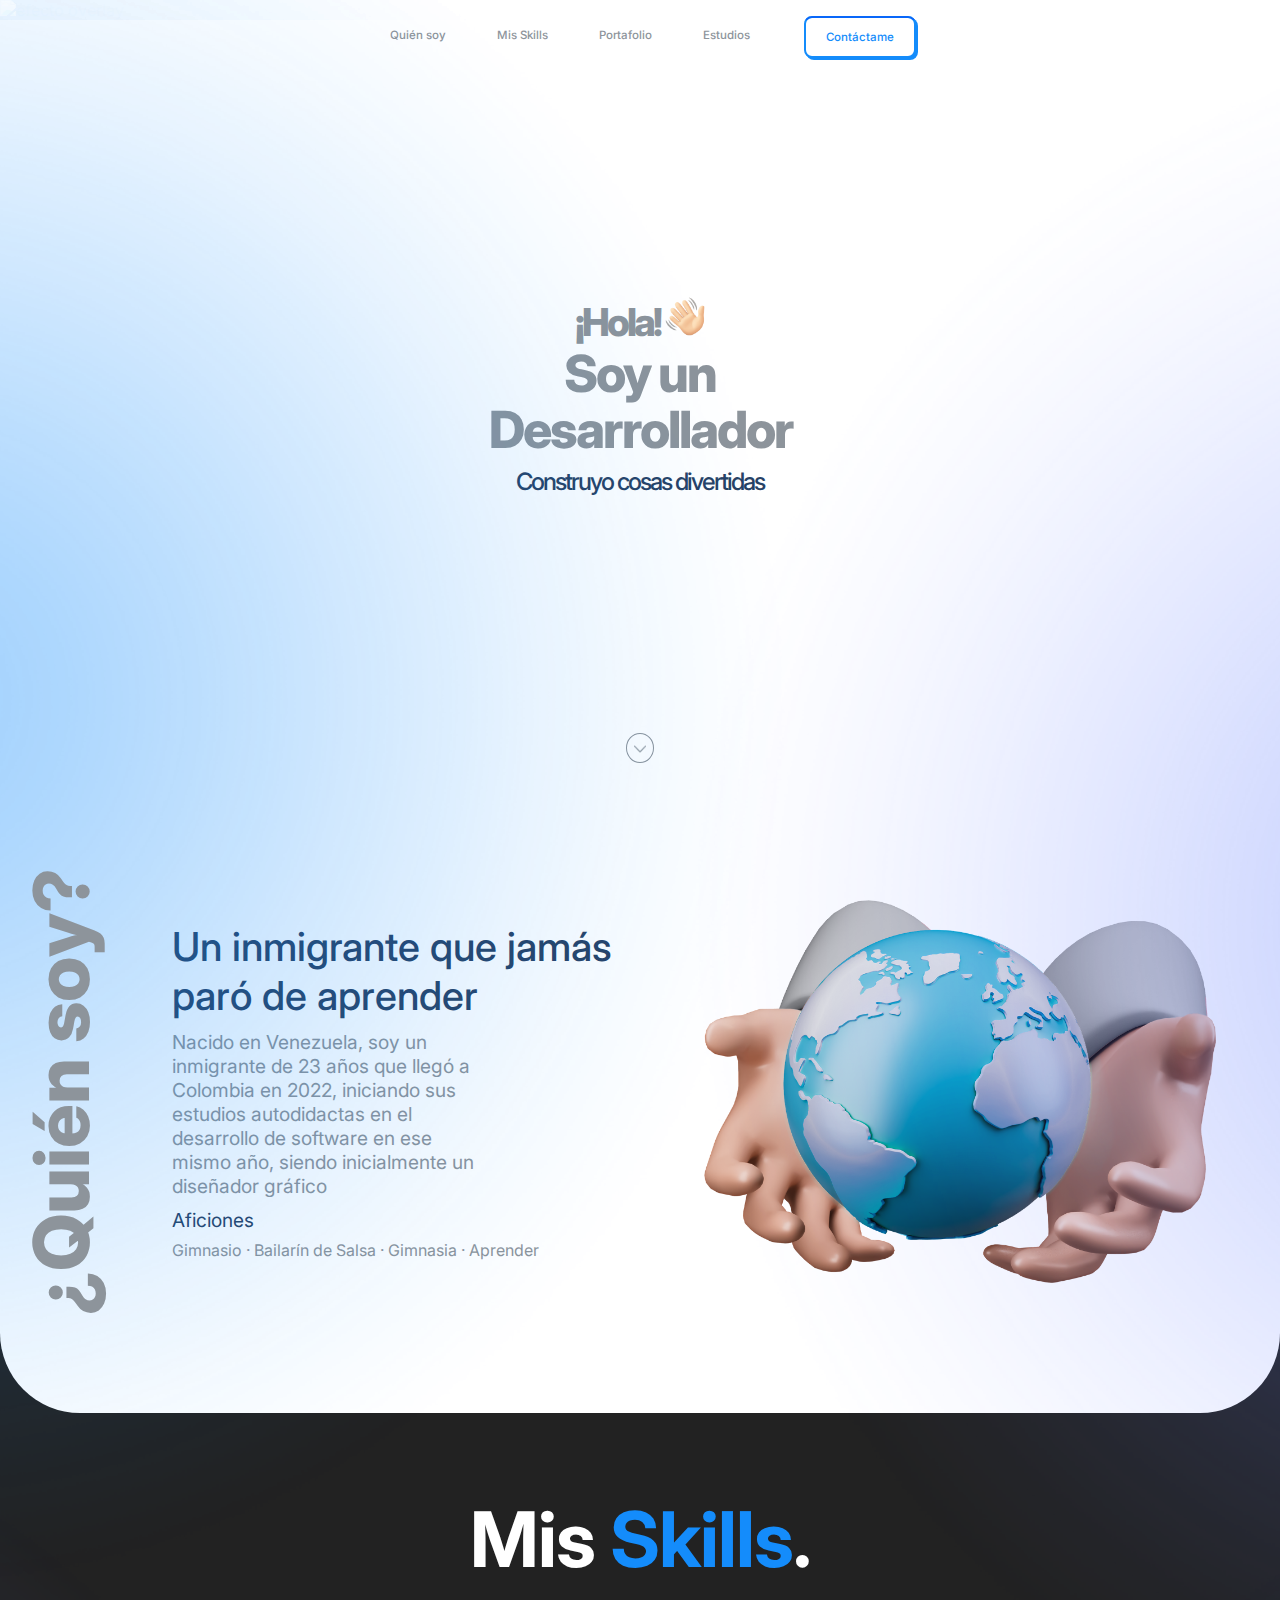
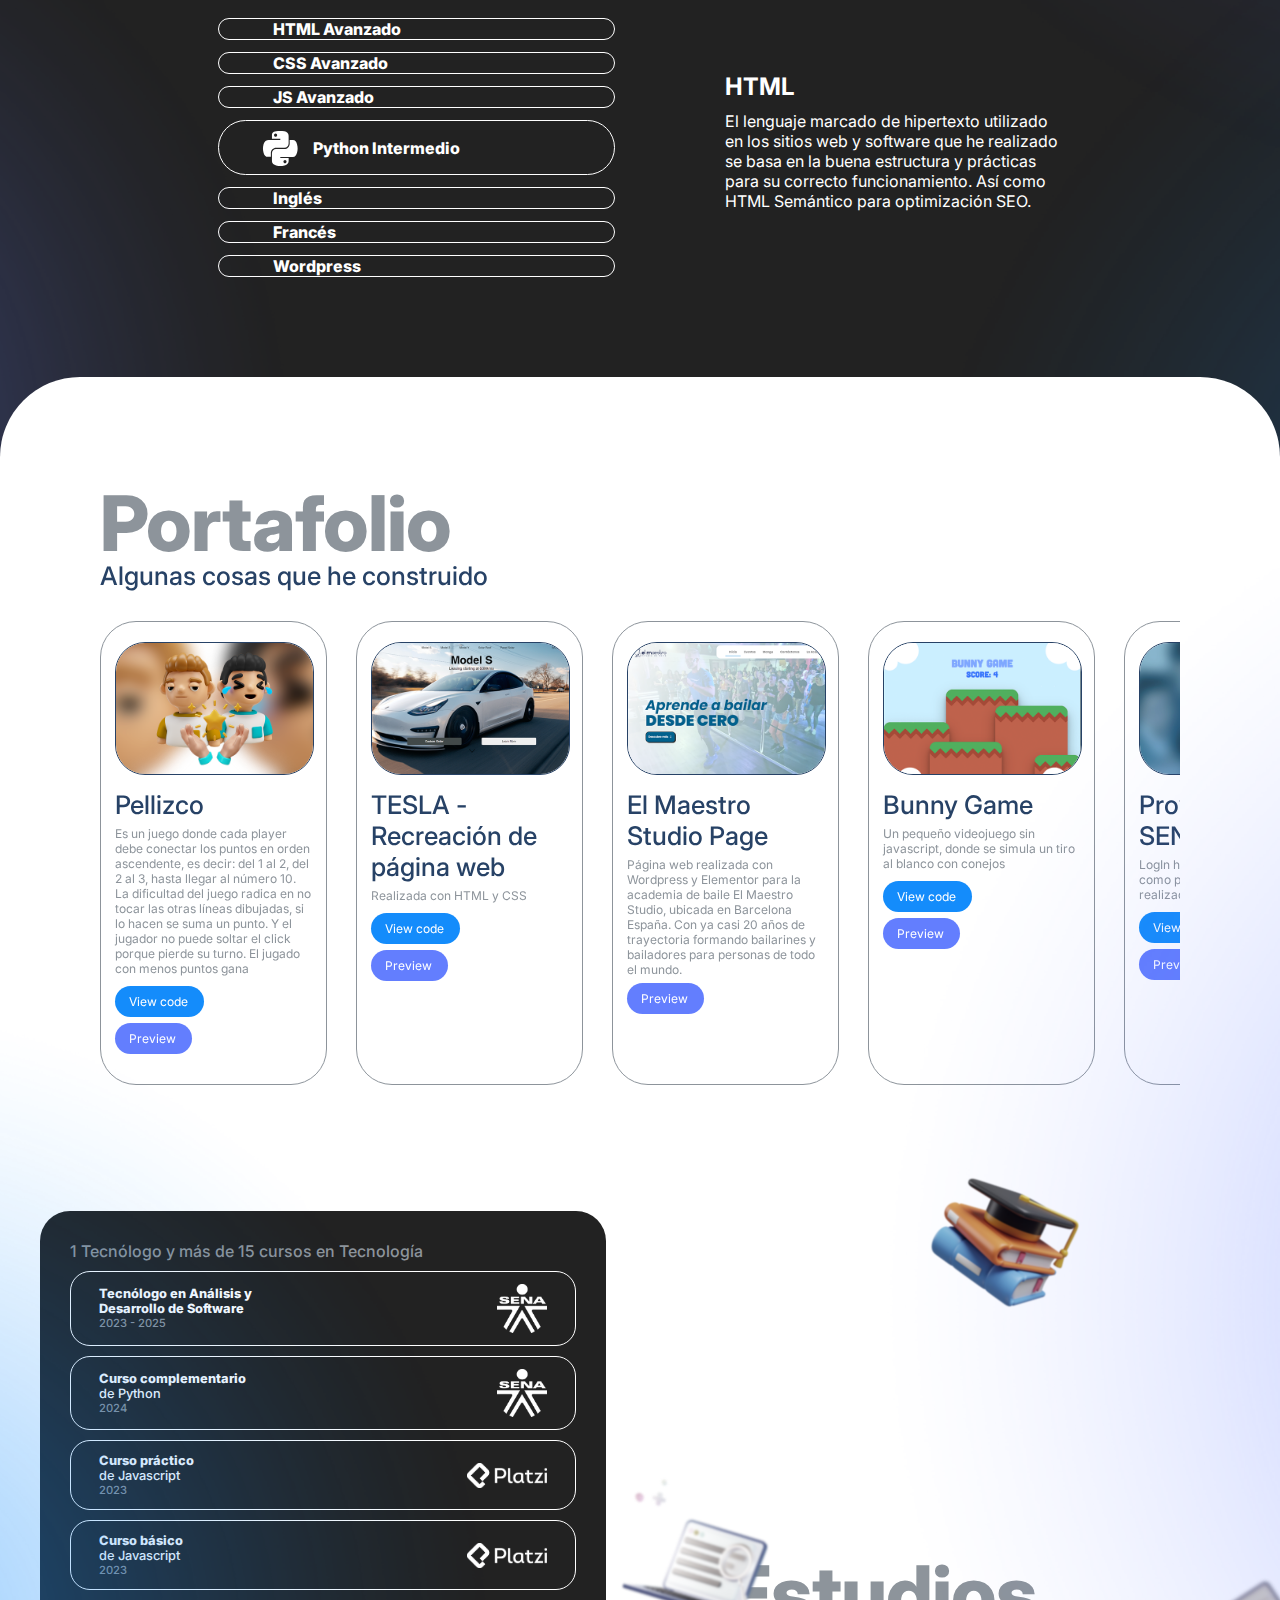
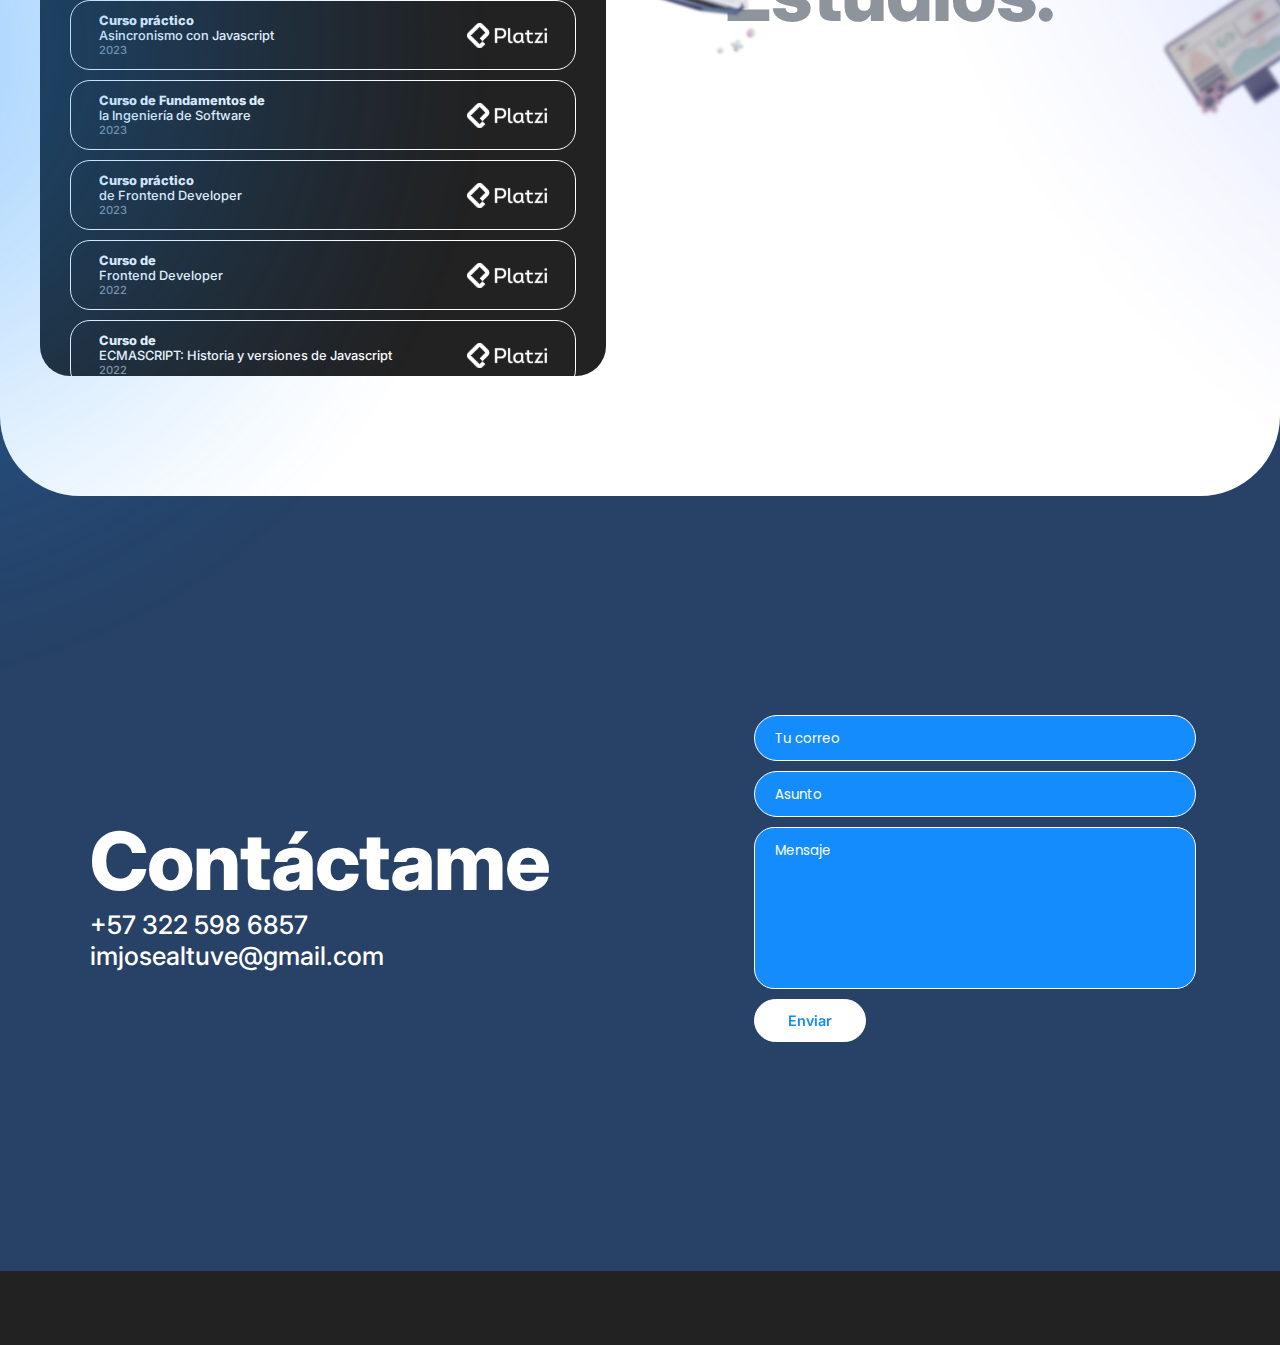
==== index.html @ e21c3204 "first commit" ====
<!DOCTYPE html>
<html lang="en">
<head>
    <meta charset="UTF-8">
    <meta name="viewport" content="width=device-width, initial-scale=1.0">
    <link rel="stylesheet" href="./css/style.css">
    <link href="https://cdn.jsdelivr.net/npm/remixicon@3.2.0/fonts/remixicon.css"rel="stylesheet"/>
    <title>I'm Jose Altuve</title>
</head>
<body>
    <img id="overlay" src="/img/effect.png" alt="efecto overlay">
    <div class="background"></div>
    <img src="./img/light-blue.png" alt="light" id="light-blue">
    <img src="./img/light-purple.png" alt="light" id="light-purple">
    <img src="./img/light-purple.png" alt="light" id="light-blue3">
    <img src="./img/light-blue.png" alt="light" id="light-purple3">
  <header>
        <ul class="header">
            <a href="#section-who-i-am"><li class="item-header">Quién soy</li></a> 
            <a href="#skills"><li class="item-header">Mis Skills</li></a>
            <a href="#portfolio"><li class="item-header">Portafolio</li></a>
            <a href="#what-i-studied"><li class="item-header">Estudios</li></a>
            <a href="#contact-me"><li class="item-header button-header">Contáctame</li></a>
        </ul>
        <div id="title">
            <h1 id="banner-title">¡Hola! <img src="./img/hand.png" id="hand" alt="Imagen de emoji de saludo"><br /></h1>
            <h1 id="banner-title2">Soy un<br/>
                Desarrollador</h1>
            <p>Construyo cosas divertidas</p>
        </div>  
        <a href="#section-who-i-am"><button id="arrow-button" ><img src="./img/arrow-down.png" alt="arrow-down" id="arrow-in-button"></button></a>
        
    </header>
    <div id="section-who-i-am">
        <div id="quiensoy">
            <div id="cont-quien-soy">
                <h1>¿Quién soy?</h1>
            </div>
            <div id="about-me">
                <h2>Un inmigrante que jamás <br />
                paró de aprender</h2>
                <p id="info">Nacido en Venezuela, soy un <br />
                inmigrante de 23 años que llegó a<br />
                Colombia en 2022, iniciando sus <br />
                estudios autodidactas en el<br />
                desarrollo de software en ese<br />
                mismo año, siendo inicialmente un<br />
                diseñador gráfico</p>

                <p id="aficiones-title">Aficiones</p>
                <p id="aficion">Gimnasio · Bailarín de Salsa · Gimnasia · Aprender</p>
            </div>
        </div>
        <img src="./img/mundo.png" alt="Imagen de la tierra" id="mundo">
    </div>
    <div id="skills">
        <h1>Mis <span id="word-skills">Skills</span>.</h1>
        <div id="container">
            <div>
                <span id="bs-html" class="button-skill" ><i class="ri-html5-fill skill-button"></i> HTML Avanzado <i class="ri-arrow-right-line arrow-right"></i></span>
                <span class="button-skill" id="bs-css"><i class="ri-css3-fill skill-button"></i> CSS Avanzado <i class="ri-arrow-right-line arrow-right"></i></span>
                <span class="button-skill" id="bs-js"><i class="ri-javascript-fill skill-button"></i> JS Avanzado <i class="ri-arrow-right-line arrow-right"></i></span>
                <span class="button-skill-2" id="bs-python"><svg version="1.1"
                    id="svg2" inkscape:export-filename="python-logo-only.png" inkscape:export-xdpi="232.44" inkscape:export-ydpi="232.44" inkscape:version="1.2.1 (9c6d41e410, 2022-07-14)" sodipodi:docname="python-logo-only.svg" sodipodi:version="0.32" xmlns:cc="http://creativecommons.org/ns#" xmlns:dc="http://purl.org/dc/elements/1.1/" xmlns:inkscape="http://www.inkscape.org/namespaces/inkscape" xmlns:rdf="http://www.w3.org/1999/02/22-rdf-syntax-ns#" xmlns:sodipodi="http://sodipodi.sourceforge.net/DTD/sodipodi-0.dtd" xmlns:svg="http://www.w3.org/2000/svg"
                    xmlns="http://www.w3.org/2000/svg" xmlns:xlink="http://www.w3.org/1999/xlink" x="0px" y="0px" viewBox="0 0 83.4 101"
                    style="enable-background:new 0 0 83.4 101;" xml:space="preserve" class="svg-python skill-button-2">
               <sodipodi:namedview  bordercolor="#666666" borderopacity="1.0" gridtolerance="10.0" guidetolerance="10.0" height="40mm" id="base" inkscape:current-layer="svg2" inkscape:cx="91.558698" inkscape:cy="47.9926" inkscape:deskcolor="#d1d1d1" inkscape:document-units="pt" inkscape:pagecheckerboard="0" inkscape:pageopacity="0.0" inkscape:pageshadow="2" inkscape:showpageshadow="2" inkscape:window-height="2080" inkscape:window-maximized="0" inkscape:window-width="1976" inkscape:window-x="1092" inkscape:window-y="72" inkscape:zoom="2.1461642" objecttolerance="10.0" pagecolor="#ffffff" showgrid="false" units="mm" width="210mm">
                   </sodipodi:namedview>
               <linearGradient id="path1948_1_" gradientUnits="userSpaceOnUse" x1="408.2923" y1="-293.4356" x2="517.3087" y2="-387.2295" gradientTransform="matrix(0.5625 0 0 -0.568 -232.4082 -163.463)">
                   <stop  offset="0" style="stop-color:#5A9FD4"/>
                   <stop  offset="1" style="stop-color:#306998"/>
               </linearGradient>
               <path id="path1948" class="st0" d="M54.9,0c-4.6,0-9,0.4-12.8,1.1C30.8,3.1,28.7,7.3,28.7,15v10.2h26.8v3.4H28.7H18.6
                   c-7.8,0-14.6,4.7-16.8,13.6c-2.5,10.2-2.6,16.6,0,27.2c1.9,7.9,6.5,13.6,14.2,13.6h9.2V70.8c0-8.8,7.7-16.7,16.8-16.7h26.8
                   c7.5,0,13.4-6.1,13.4-13.6V15c0-7.3-6.1-12.7-13.4-13.9C64.3,0.3,59.5,0,54.9,0z M40.4,8.2c2.8,0,5,2.3,5,5.1c0,2.8-2.3,5.1-5,5.1
                   c-2.8,0-5-2.3-5-5.1C35.4,10.5,37.6,8.2,40.4,8.2z"/>
               <linearGradient id="path1950_1_" gradientUnits="userSpaceOnUse" x1="559.4551" y1="-443.9974" x2="520.5254" y2="-388.9187" gradientTransform="matrix(0.5625 0 0 -0.568 -232.4082 -163.463)">
                   <stop  offset="0" style="stop-color:#FFD43B"/>
                   <stop  offset="1" style="stop-color:#FFE873"/>
               </linearGradient>
               <path id="path1950" class="st1" d="M85.6,28.7v11.9c0,9.2-7.8,17-16.8,17H42.1c-7.3,0-13.4,6.3-13.4,13.6v25.5
                   c0,7.3,6.3,11.5,13.4,13.6c8.5,2.5,16.6,2.9,26.8,0c6.8-2,13.4-5.9,13.4-13.6V86.5H55.5v-3.4h26.8h13.4c7.8,0,10.7-5.4,13.4-13.6
                   c2.8-8.4,2.7-16.5,0-27.2c-1.9-7.8-5.6-13.6-13.4-13.6L85.6,28.7z M70.6,93.3c2.8,0,5,2.3,5,5.1c0,2.8-2.3,5.1-5,5.1
                   c-2.8,0-5-2.3-5-5.1C65.5,95.6,67.8,93.3,70.6,93.3z"/>
               </svg>
               
                 Python Intermedio <i class="ri-arrow-right-line arrow-right"></i></span>
                <span class="button-skill" id="bs-english"><i class="ri-speak-fill skill-button"></i> Inglés <i class="ri-arrow-right-line arrow-right"></i></span>
                <span class="button-skill" id="bs-french"><i class="ri-speak-fill skill-button"></i> Francés <i class="ri-arrow-right-line arrow-right"></i></span>
                <span class="button-skill" id="bs-wordpress"><i class="ri-wordpress-fill skill-button"></i> Wordpress <i class="ri-arrow-right-line arrow-right"></i></span>
            </div>
            <div>
                <h2 id="h2">HTML</h2>
            <p id="paragraph">El lenguaje marcado de hipertexto utilizado en los sitios web y software que he realizado se basa en la buena estructura y prácticas para su correcto funcionamiento. Así como HTML Semántico para optimización SEO.
            </p>
            </div>
        </div>
    </div>
    <img src="./img/light-blue.png" alt="light" id="light-blue2">
    <img src="./img/light-purple.png" alt="light" id="light-purple2">
    <div id="portfolio">
        <h1>Portafolio</h1>
        <h2>Algunas cosas que he construido</h2>
        <div id="container-portfolio">
            <div class="ev1 evidence">
                <img src="./img/pellizco.png" alt="Imagen del juego pellizco" id="pellizco">
                <h2>Pellizco</h2>
                <p>Es un juego donde cada player debe conectar los puntos en orden ascendente, es decir: del 1 al 2, del 2 al 3, hasta llegar al número 10. La dificultad del juego radica en no tocar las otras líneas dibujadas, si lo hacen se suma un punto. Y el jugador no puede soltar el click porque pierde su turno. El jugado con menos puntos gana</p>
                <button id="portfolio-1"><i class="ri-github-fill"></i><p>View code</p></button>
                <button id="portfolio-2"><i class="ri-eye-fill"></i><p>Preview</p></button>
            </div>
            <div class="ev1 evidence">
                <img src="./img/teslapage.png" alt="Imagen de la pagina de tesla" id="pellizco">
                <h2>TESLA - Recreación de página web</h2>
                <p>Realizada con HTML y CSS</p>
                <button id="portfolio-1"><i class="ri-github-fill"></i><p>View code</p></button>
                <button id="portfolio-2"><i class="ri-eye-fill"></i><p>Preview</p></button>
            </div>
            <div class="ev1 evidence">
                <img src="./img/elmaestrostudio.png" alt="Imagen del el maestro estudio" id="pellizco">
                <h2>El Maestro Studio Page</h2>
                <p>Página web realizada con Wordpress y Elementor para la academia de baile El Maestro Studio, ubicada en Barcelona España. Con ya casi 20 años de trayectoria formando bailarines y bailadores para personas de todo el mundo.</p>
                <button id="portfolio-2" onclick="window.open('https://www.elmaestrostudio.com', '_blank');" ><i class="ri-eye-fill"></i><p>Preview</p></button>
            </div>
            <div class="ev1 evidence">
                <img src="./img/bunnygame.png" alt="Imagen de Bunny Game" id="pellizco">
                <h2>Bunny Game</h2>
                <p>Un pequeño videojuego sin javascript, donde se simula un tiro al blanco con conejos</p>
                <button id="portfolio-1"><i class="ri-github-fill"></i><p>View code</p></button>
                <button id="portfolio-2"><i class="ri-eye-fill"></i><p>Preview</p></button>
            </div>
            <div class="ev1 evidence">
                <img src="./img/senaLogIn.png" alt="Imagen de un LogIn hecho para el SENA" id="pellizco">
                <h2>Proyecto final - SENA</h2>
                <p>LogIn hecho para el CDITI SENA como parte de mi proyecto final, realizado con HTML y CSS</p>
                <button id="portfolio-1"><i class="ri-github-fill"></i><p>View code</p></button>
                <button id="portfolio-2"><i class="ri-eye-fill"></i><p>Preview</p></button>
            </div>
            <div class="ev1 evidence">
                <img src="./img/calculadoraCombustible.png" alt="Imagen de calculadora de combustible" id="pellizco">
                <h2>Calculadora de combustible</h2>
                <p>Para hacer cálculos de cuanto recorrerá su automóvil/motocicleta según su autonomía y litros recargados</p>
                <button id="portfolio-1"><i class="ri-github-fill"></i><p>View code</p></button>
                <button id="portfolio-2"><i class="ri-eye-fill"></i><p>Preview</p></button>
            </div>
        </div>
        <section>
            <div id="what-i-studied">
                <p>1 Tecnólogo y más de 15 cursos en Tecnología</p>
                <div class="point-of-study">
                    <div id="subcont-pos">
                        <h1>Tecnólogo en Análisis y <br />Desarrollo de Software</h1>
                        <p>2023 - 2025</p>
                    </div>
                    <img src="./img/senaLogo.png" alt="Logo del Sena" class="logoSena">
                    
                </div>
                <div class="point-of-study">
                    <div>
                        <h1>Curso complementario</h1>
                        <h2>de Python</h2>
                        <p>2024</p>
                    </div>
                    <img src="./img/senaLogo.png" alt="Logo del Sena" class="logoSena">
                    
                </div>
                <div class="point-of-study">
                    <div>
                        <h1>Curso práctico</h1>
                        <h2>de Javascript</h2>
                        <p>2023</p>
                    </div>
                    <img src="./img/platziLogo.png" alt="Logo de Platzi" class="logoPlatzi">
                    
                </div>
                <div class="point-of-study">
                    <div>
                        <h1>Curso básico</h1>
                        <h2>de Javascript</h2>
                        <p>2023</p>
                    </div>
                    <img src="./img/platziLogo.png" alt="Logo de Platzi" class="logoPlatzi">
                    
                </div>
                <div class="point-of-study">
                    <div>
                        <h1>Curso práctico</h1>
                        <h2>Asincronismo con Javascript</h2>
                        <p>2023</p>
                    </div>
                    <img src="./img/platziLogo.png" alt="Logo de Platzi" class="logoPlatzi">
                    
                </div>
                <div class="point-of-study">
                    <div>
                        <h1>Curso de Fundamentos de</h1>
                        <h2>la Ingeniería de Software</h2>
                        <p>2023</p>
                    </div>
                    <img src="./img/platziLogo.png" alt="Logo de Platzi" class="logoPlatzi">
                    
                </div>
                <div class="point-of-study">
                    <div>
                        <h1>Curso práctico</h1>
                        <h2> de Frontend Developer</h2>
                        <p>2023</p>
                    </div>
                    <img src="./img/platziLogo.png" alt="Logo de Platzi" class="logoPlatzi">
                    
                </div>
                <div class="point-of-study">
                    <div>
                        <h1>Curso de</h1>
                        <h2>Frontend Developer</h2>
                        <p>2022</p>
                    </div>
                    <img src="./img/platziLogo.png" alt="Logo de Platzi" class="logoPlatzi">
                    
                </div>
                <div class="point-of-study">
                    <div>
                        <h1>Curso de</h1>
                        <h2>ECMASCRIPT: Historia y versiones de Javascript</h2>
                        <p>2022</p>
                    </div>
                    <img src="./img/platziLogo.png" alt="Logo de Platzi" class="logoPlatzi">
                    
                </div>
                <div class="point-of-study">
                    <div>
                        <h1>Curso profesional</h1>
                        <h2>de Git y Github</h2>
                        <p>2022</p>
                    </div>
                    <img src="./img/platziLogo.png" alt="Logo de Platzi" class="logoPlatzi">
                    
                </div>
                <div class="point-of-study">
                    <div>
                        <h1>Curso de prework</h1>
                        <h2>Configuración de entorno de desarrollo en Linux</h2>
                        <p>2022</p>
                    </div>
                    <img src="./img/platziLogo.png" alt="Logo de Platzi" class="logoPlatzi">
                    
                </div>
                <div class="point-of-study">
                    <div>
                        <h1>Curso de prework</h1>
                        <h2>Configuración de entorno de desarrollo en Windows</h2>
                        <p>2022</p>
                    </div>
                    <img src="./img/platziLogo.png" alt="Logo de Platzi" class="logoPlatzi">
                    
                </div>
                <div class="point-of-study">
                    <div>
                        <h1>Curso de introducción</h1>
                        <h2>a la Terminal y Línea de Comandos</h2>
                        <p>2022</p>
                    </div>
                    <img src="./img/platziLogo.png" alt="Logo de Platzi" class="logoPlatzi">
                    
                </div>
                <div class="point-of-study">
                    <div>
                        <h1>Curso de</h1>
                        <h2>Gestión efectiva del tiempo</h2>
                        <p>2022</p>
                    </div>
                    <img src="./img/platziLogo.png" alt="Logo de Platzi" class="logoPlatzi">
                    
                </div>
                <div class="point-of-study">
                    <div>
                        <h1>Curso de</h1>
                        <h2>Computación básica</h2>
                        <p>2022</p>
                    </div>
                    <img src="./img/platziLogo.png" alt="Logo de Platzi" class="logoPlatzi">
                    
                </div>
                <div class="point-of-study">
                    <div>
                        <h1>Curso de</h1>
                        <h2>Programación básica</h2>
                        <p>2022</p>
                    </div>
                    <img src="./img/platziLogo.png" alt="Logo de Platzi" class="logoPlatzi">
                    
                </div>
                
            </div>
            <img id="img-book" src="/img/estudiosPng1.png" alt="Imagen de un libro">
            <img id="img-pc" src="/img/estudiosPng2.png" alt="Imagen de un PC">
            <img id="img-laptop" src="/img/estudiosPng3.png" alt="Imagen de un laptop">
            <h1 id="estudio-title">Estudios.</h1>
        </section>
    </div>
    <div id="contact-me">
        <div>
            <h1>Contáctame</h1>
            <h2>+57 322 598 6857</h2>
            <h2>imjosealtuve@gmail.com</h2>
        </div>
        <form>
            <input type="text" name="tucorreo" placeholder="Tu correo">
            <input type="text" name="asunto" placeholder="Asunto">
            <input type="text" name="mensaje" placeholder="Mensaje" id="message">
            <input type="submit" value="Enviar">
        </form>
    </div>
    <footer><div><a href="https://github.com/imjosealtuve" target="_blank"><i class="ri-github-fill"></i></a></div></footer>
    <script src="./js/main.js"></script>
</body>
</html>
---- css/style.css ----
@import url('https://fonts.googleapis.com/css2?family=Allura&family=Cormorant:ital,wght@0,300..700;1,300..700&family=Inter:wght@100..900&family=Poppins:ital,wght@0,100;0,200;0,300;0,400;0,500;0,600;0,700;0,800;0,900;1,100;1,200;1,300;1,400;1,500;1,600;1,700;1,800;1,900&family=Work+Sans:ital,wght@0,100..900;1,100..900&display=swap');
:root{
    /*===== COLORS =====*/
    --white: #fff;
    --black: #222222;
    --dark-blue: #274266;
    --purple: #637efe;
    --blue: #148cfb;
    --gray: #8d949b;

    /*===== TEXT =====*/
    --title-size: 800;
    --subtitle-size: 500;
    --text-size: 400; 
}
*{  
    margin: 0;
    padding: 0;
    box-sizing: auto;
    font-family: Inter;
    background-color: var(--black);
    
}

body{
    overflow-x: hidden;
    height: 100%;
    #overlay{
        position: fixed;
        top: 0;
        left: 0;
        height: auto;
        width: 100vw;
        z-index: 10 !important;
        mix-blend-mode: soft-light;
        opacity: .8;
        pointer-events: none;
        user-select: none;
    }
}

#light-blue{
    user-select: none;
    position: absolute;
    top: -200px;
    left: -1000px;
    width: 1800px;
    background-color: transparent;
    opacity: .4;
    pointer-events: none;
}
#light-purple{
    pointer-events: none;
    user-select: none;
    position: absolute;
    top: 20px;
    right: -1200px;
    width: 1800px;
    background-color: transparent;
    opacity: .4;
}
header{
    
    height: 100vh;
    background-color: var(--white);
}
.header{
    padding-top: 16px;
    list-style: none;
    color: var(--gray);
    text-decoration: none;
    font-weight: var(--subtitle-size);
    display: flex;
    justify-content: center;
    background-color: var(--white);
}
header a{
    background-color: white;
    text-decoration: none;
    color: var(--gray);
}
.item-header{
    transition: 0.5s;
    padding: 12px clamp(10px, 2vw, 30px);
    z-index: 1;
    font-size: clamp(10px, 0.9vw, 34px);
    cursor: pointer;
    /* will-change: transform; */
    background-color: var(--white);
}
.item-header:hover{
    color:var(--black);
/*     backface-visibility: hidden; */
}

.button-header{
    background-color: var(--white);
    padding: 12px 20px;
    margin-left: 28px;;
    border: 2px solid var(--blue);
    -webkit-box-shadow: 2px 10px 0px 0px #148cfb;
-moz-box-shadow: 2px 0px 0px 0px #148cfb;
box-shadow: 2px 2px 0px 0px #148cfb;
border-radius: 8px;
    color: var(--blue);
    transition: 0.3s;

}
.button-header:hover{
    transform: scale(1.02);
    border: 2px solid var(--black);
    -webkit-box-shadow: 2px 10px 0px 0px var(--black);
-moz-box-shadow: 2px 0px 0px 0px var(--black);
box-shadow: 2px 2px 0px 0px var(--black);
border-radius: 8px;
color:var(--black);
}
#title{
    background-color: var(--white);
    margin: 0;
    height: 75vh;
    display: flex;
    flex-direction: column;
    justify-content: center;
    align-items: center;
}
#banner-title{
    letter-spacing: -3px;
    background-color: var(--white);
    color: var(--gray);
    font-weight: var(--title-size);
    justify-content: center;
    text-align: center;
    font-size: clamp(2rem,3vw,4rem);
}
#banner-title2{
    /* margin-top: clamp(0px, 0px, 0px); */
    letter-spacing: clamp(-2px,-3px,-3px);
    background-color: var(--white);
    line-height: clamp(3rem, 4.8vw, 3.5rem);
    font-size: clamp(3rem,4vw,5rem);
    color: var(--gray);
    font-weight: var(--title-size);
    justify-content: center;
    text-align: center;
}

#hand{
    background-color: var(--white);
    width: clamp(20px,40px,80px);
}
header div p{
    margin-top: 10px;
    background-color: var(--white);
    color: var(--dark-blue);
    font-weight: var(--subtitle-size);
    font-size: clamp(1.5rem, 1.6vw, 2.5rem);
    text-align: center;
    letter-spacing: -2px;
}
#arrow-button {
    background-color: var(--white);
    z-index: 0;
    display: flex;
    align-items: center;
    justify-content: center;
    margin: 0 auto;
    border-radius: 100%;
    padding: 0.6vw;
    background: none;
    cursor: pointer;
    transition: 0.3s;
    border: 1px solid var(--gray);
}

#arrow-button:hover {
    transform: scale(1.1);
}

#arrow-in-button {
    border: 1px solid var(--gray);

    background-color: var(--white);
    width: 12px;
    border: none;
    background-color: transparent;
    margin-top: 0.9px;
    margin-left: -0.9px;    

}


 /* ==== SECTOPM WHO I AM ====*/
#section-who-i-am{
    padding-bottom: 130px;
    background-color: var(--white);
    border-radius: 0 0 80px 80px;
    display: grid;
    grid-template-columns: repeat(auto-fit, minmax(20rem, 1fr));
    /* align-content: center; */
}
#cont-quien-soy {
    display: inline-block;
/*     position: relative;
 */    background-color: transparent;
    width: auto;
    height: auto;
    box-sizing: auto;
}
#section-who-i-am h1{
    display: inline-block;
    background-color: transparent;
    color: var(--gray);
    font-weight: var(--title-size);
    font-size: clamp(2rem,6vw,5rem);
    transform: rotate(-90deg); 
    white-space: nowrap;
    margin-left: 3rem;
    }
#quiensoy{
    background-color: var(--white);
    display: grid;
    grid-template-columns: 10% 80%;
    place-items: center;
    place-self: center;
    margin: 0 auto;
    }
#about-me{
    background-color: var(--white);
    margin-left: 50px;
}
#about-me h2{
    background-color: var(--white);
    color: var(--dark-blue);
    font-weight: var(--subtitle-size);
    font-size: clamp(1.4rem,5.5vw,2.5rem);
}
#about-me p:nth-child(2){
    background-color: var(--white);
    color: var(--gray);
    padding-top: 10px;
    font-size: clamp(.8rem,3vw, 1.2rem);
    font-weight: var(--text-size);
}
#about-me p{
    background-color: var(--white);
    color: var(--gray);
    padding-top: 10px;
    font-size: clamp(.8rem,3vw, 1.2rem);
    font-weight: var(--text-size);
}
#about-me p:nth-child(3){
    background-color: var(--white);
    color: var(--dark-blue)
}
#about-me p:nth-child(4){
    background-color: var(--white);
    margin-top: -2px;
    font-size: clamp(.8rem,2.5vw, 1rem);
}
#section-who-i-am img{
    display: grid;
    place-self: center;
    background-color: transparent;
    width: clamp(10rem, 40vw, 60vw);
    height: auto;
}

/* ==== SKILLS SECTION ====*/

#skills{
    background-color: var(--black);
    text-align: left;
    display: flex;
    flex-direction: column;
    align-items: center;
    justify-content: center;
}
#skills h1{
    margin-top: 80px;
    font-size: clamp(2rem,6vw,5rem);
    letter-spacing: clamp(-0.5rem, 0.1vw, -1px);
    color: var(--white);
}

#container{
    max-width: 66%;
    display: grid;
    grid-template-columns: repeat(auto-fill, minmax(20rem, 1fr));
    gap: 6%;
    justify-content: center;
    margin-top: 20px;
    margin-bottom: 100px;
}
#container div:nth-child(2) h2{
    margin-bottom: 10px;

}
#container div:nth-child(2){
    align-content: center;
    color: var(--white);
    padding-left: 60px;
}

#word-skills{
    color: var(--blue);
}
#skills h1 span{
    color: var(--blue);
}
.button-skill{
    display: flex;
    align-items: center;
    border: 1px solid var(--white);
    cursor: pointer;
    color: white;
    font-weight: var(--title-size);
    border-radius: 100px;
    min-width: 240px;
    margin-top: 12px;
    padding-left: 40px;
    padding-right: 0px;
}
.button-skill-2{
    display: flex;
    align-items: center;
    border: 1px solid var(--white);
    cursor: pointer;
    color: white;
    font-weight: var(--title-size);
    border-radius: 100px;
    min-width: 240px;
    margin-top: 12px;
    padding-left: 40px;
    padding-right: 0px;
}
.svg-python{
    position: relative;
    margin-right: 10px;
    padding: 10px 14px 12px  4px;
    flex-direction: column;
    color: white;
    height: auto;
    width: 26px;
    fill: var(--white);
    background-color: transparent;
    overflow: visible;
}

.button-skill:active{
    background-color: var(--white);
    color: var(--dark-blue);
    .skill-button{
        color: var(--dark-blue);
    }
    .arrow-right{
        visibility: visible;
        background-color: transparent;
    }
}
.button-skill-2:active{
    background-color: var(--white);
    color: var(--dark-blue);
    .skill-button-2{
        fill: var(--dark-blue);
    }
    .arrow-right{
        visibility: visible;
        background-color: transparent;
    }
}
.skill-button{
    
    position: relative;
    margin-right: 10px;
    padding: 4px 0px 4px  4px;
    background-color: transparent;
    flex-direction: column;
    color: white;
    height: auto;
    font-size: 40px;
    border: none;
}

.arrow-right{
    visibility: hidden;
    margin-left: 8px;
}

#light-blue2{
    pointer-events: none;
    user-select: none;
    position: absolute;
    top: 1400px;
    right: -1400px;
    width: 1800px;
    background-color: transparent;
    opacity: .4;
}
#light-purple2{
    user-select: none;
    position: absolute;
    top: 1400px;
    left: -1000px;
    width: 1300px;
    background-color: transparent;
    opacity: .4;
    pointer-events: none;
}

/* ==== PORTFOLIO ==== */

#portfolio{
    position: relative;
    z-index: 3;
    background-color: var(--white);
    padding: 100px;
    border-radius: 80px;
}

#portfolio h1 {
    background-color: var(--white);
    color: var(--gray);
    font-size: clamp(2rem,6vw,5rem);
    font-weight: var(--title-size);
    letter-spacing: clamp(-0.5rem, 0.1vw, -1px);
}
#portfolio h2{
    margin-top: -10px;
    background-color: var(--white);
    color: var(--dark-blue);
    font-weight: var(--subtitle-size);
    font-size: clamp(1rem, 2vw, 2rem);;
}

#container-portfolio {
    background-color: var(--white);
    display: grid;
    grid-auto-flow: column; /* Fuerza las tarjetas a alinearse en una fila */
    grid-auto-columns: minmax(15rem, 1fr); /* Cada columna tendrá al menos 15rem de ancho */
    overflow-x: auto; /* Habilita el scroll horizontal */
    gap: 1rem; /* Espacio entre las tarjetas */
    padding-bottom: 1rem; /* Espacio para la barra de desplazamiento */
}

#container-portfolio::-webkit-scrollbar {
    height: 8px; /* Altura de la barra de desplazamiento */
}

#container-portfolio::-webkit-scrollbar-thumb {
    background-color: var(--gray); /* Color de la barra de desplazamiento */
    border-radius: 4px; /* Bordes redondeados */
}

.evidence{
    border: 1px solid var(--gray);
    border-radius: 36px;
    padding: 14px;
    padding-top: 20px;
    padding-bottom: 30px;
    margin-top: 30px;
    padding-bottom: 30px;
    margin-right: 1vw;
    background-color: var(--white);
    
}
.evidence img{
    width: 100%;
    margin-bottom: 20px;
    opacity: .3;
    border-radius: 30px;
}
.evidence h2{
    font-size: 17px;
}
.evidence p{
    background-color: var(--white);
    color: var(--gray);
    font-size: 12px;
    margin-top: 6px;
}
#portfolio-1{
    border: none;
    background-color: var(--blue);
    padding: 8px;
    padding-right: 16px;
    border-radius: 40px;
    color: var(--white);
    display: flex;
    justify-content: center;
    margin-top: 10px;
    cursor: pointer;
    transition: 0.3s;
}
#portfolio-1:hover{
    transform: scale(0.95);
}
#portfolio-1 p{
    color: var(--white);
    background-color: transparent;
    font-size: 12px;
    margin-top: 0px;
}
#portfolio-1 i{
    background-color: transparent;
    color: white;
    font-size: 16px;
    height: auto;
    padding-left: 4px;
    padding-right: 2px;
}
#portfolio-2{
    border: none;
    background-color: var(--purple);
    padding: 8px;
    padding-right: 16px;
    border-radius: 40px;
    color: var(--white);
    display: flex;
    justify-content: center;
    margin-top: 6px;
    cursor: pointer;
    transition: 0.3s;
}
#portfolio-2:hover{
    transform: scale(0.95);
}
#portfolio-2 p{
    color: var(--white);
    background-color: transparent;
    font-size: 12px;
    margin-top: 0px;
}
#portfolio-2 i{
    background-color: transparent;
    color: white;
    font-size: 16px;
    height: auto;
    padding-left: 4px;
    padding-right: 2px;
}

#pellizco{
    position: relative;
    opacity: 100%;
    background-color: transparent;
    border: 1px solid var(--dark-blue);
}

/* ==== ESTUDIOS ==== */


section{
    
    margin-top: 90px;
    padding: 20px;
    width: 90vw;
    background-color: var(--white);
    z-index: 2;
    display: grid;
    place-content: center;
    place-items: center;
    grid-template-columns: repeat(auto-fill, minmax(30rem, 1fr));   
    grid-gap: 20px; /* Añade espacio entre los elementos */
    align-items: start; /* Alinea los elementos al inicio verticalmente */
}
#what-i-studied{
    display: inline-block;
    width: 100%;
    height: 85vh;
    background-color: var(--black);
    padding: 30px;
    border-radius: 30px;
    align-self: center;
    overflow-y: auto; /* Solo permite scroll vertical */
    overflow-x: hidden; /* Oculta el scroll horizontal */
    box-sizing: border-box;
    margin-left: clamp(-200px, -8vw, -160px);
}

#what-i-studied::-webkit-scrollbar{
    width: 6px;

}
#what-i-studied::-webkit-scrollbar-thumb{
    background-color: var(--blue);
    border-radius: 50px;
}

#what-i-studied p{
    color: var(--gray );
    font-weight: 500;
}

#what-i-studied div div h1{
    font-size:  0.8rem;
    letter-spacing: 0px;
    background-color: var(--black);
    color: var(--white);
}
#what-i-studied div div h2{
    font-size:  0.8rem;
    margin-top:0px;
    letter-spacing: 0px;
    background-color: var(--black);
    color: var(--white);
}
.point-of-study div p{
    font-size: 0.7rem;
    letter-spacing: 0px;
    background-color: var(--black);
    color: var(--white);
}
.point-of-study{
    z-index: 0;
    margin-top: 10px;
    border: 1px solid var(--white);
    border-radius: 20px;
    padding: 12px 28px;
    display: flex;
    justify-content: space-between;
    align-items: center;
    box-sizing: border-box; /* Asegura que el padding no cause desbordamiento */
    width: 100%; 
}
#subcont-pos{
    display: block;
}
#img-book{
    position: absolute;
    right: 200px;
    top: 800px;
    background-color: transparent;
    width: 150px;
    z-index: 4;
}
#img-pc{
    position: absolute;
    right: -30px;
    top: 1200px;
    background-color: transparent;
    width: 150px;
    z-index: 4 !important; 
}
#img-laptop{
    position: absolute;
    z-index: 4;
    right: 510px;
    top: 1100px;
    background-color: transparent;
    width: 150px;
}
.logoSena{
    margin-left: 40px;
    position: inherit;
    width: 50px;
}
.logoPlatzi{
    margin-left: 10px;
    position: inherit;
    width: 80px;
}

#estudio-title{
    align-self: center; /* Alinea verticalmente al centro */
    text-align: left; 
    font-size: clamp(2rem,6vw,5rem);
    margin-left: clamp(-400px, -5vw, -200px);
}
#light-blue3{
    pointer-events: none;
    user-select: none;
    position: absolute;
    top: 2000px;
    right: -1400px;
    width: 1800px;
    background-color: transparent;
    opacity: .5;
    z-index: 4;
}
#light-purple3{
    user-select: none;
    position: absolute;
    top: 2600px;
    left: -800px;
    width: 1300px;
    background-color: transparent;
    opacity: .4;
    pointer-events: none;
    z-index: 4;
}
@media screen and (max-width: 768px) {
    #img-book,
    #img-pc,
    #img-laptop {
        display: none;
    }
}
/* ==== CONTACT ME ====*/

#contact-me{
    position: relative;
    background-color: var(--dark-blue);
    width: 100vw;
    height: 95vh;
    margin-top: -80px;
    z-index: 1;
    display: grid;
    grid-template-columns:  repeat(auto-fit, minmax(30rem, 1fr));
    place-content: center;
    place-items: center;
}
#contact-me div{
    margin-top: clamp(6rem, 1vh, 2vh);
    background-color: var(--dark-blue);
    display: flex;
    flex-direction: column;
    /* margin-left: 100px; */
}
#contact-me div h1{
    font-weight: var(--title-size);
    font-size: clamp(2rem,8vw,5rem);
    letter-spacing: clamp(-0.5rem, 0.1vw, -1px);
    color: var(--white);
    background-color: var(--dark-blue);
    
}
#contact-me div h2{
    font-weight: var(--subtitle-size);
    font-size: clamp(1rem, 2vw, 2rem);;
    color: var(--white);
    background-color: var(--dark-blue);
}
#contact-me form{
    margin-top:80px;
    background-color: var(--dark-blue);
}
#contact-me input{
    background-color: var(--blue);
    display: flex;
    flex-direction: column;
    border: 1px solid var(--white);
    margin-left: 30px;
    margin-bottom: 10px;
    padding: 14px 16vw 14px 20px;
    border-radius: 100px;
    color: var(--white);
}
#contact-me input:nth-child(3){
    background-color: var(--blue);
    display: flex;
    flex-direction: column;
    border: 1px solid var(--white);
    margin-left: 30px;
    margin-bottom: 10px;
    padding: 14px 16vw 130px 20px;
    border-radius: 20px;
    color: var(--white);
}
#contact-me input:nth-child(4){
    background-color: var(--white);
    display: flex;
    flex-direction: column;
    border: 1px solid var(--white);
    margin-left: 30px;
    margin-bottom: 10px;
    padding: 12px 2vw;
    border-radius: 160px;
    font-weight: 600;
    font-size: clamp(0.9rem, 0.8vw, 1.3rem);
    width: clamp(7rem, 3vw, 8rem);
    color: var(--blue);
    cursor: pointer;
    transition: transform 0.3s;
    will-change: transform;
}
#contact-me input:nth-child(4):hover{
    transform: scale(1.05);
}

#contact-me input::placeholder{
    font-family: poppins;
    color: var(--white);
}
#contact-me input:active{
    border: 1px solid white;
}

/* ==== FOOTER ====*/

footer{
    width: 100%;
    height: 8vh;
    background-color: var(--black);
    align-content: center;
    margin-top: 2px;
    display: flex;
    justify-content: center;
}
footer div{
    display: inline-block;
    width: auto;
}
.ri-github-fill{
    color: var(--white);
    font-size: 6vh;
    transition: 0.3s;
    cursor: pointer;
    transition: 0.3s;
}

.ri-github-fill:not(:hover){
    transition: 0.3s
}
.ri-github-fill:hover{
    font-size: 6.5vh;
    color: var(--dark-blue)
}
a{
    text-decoration: none;
}
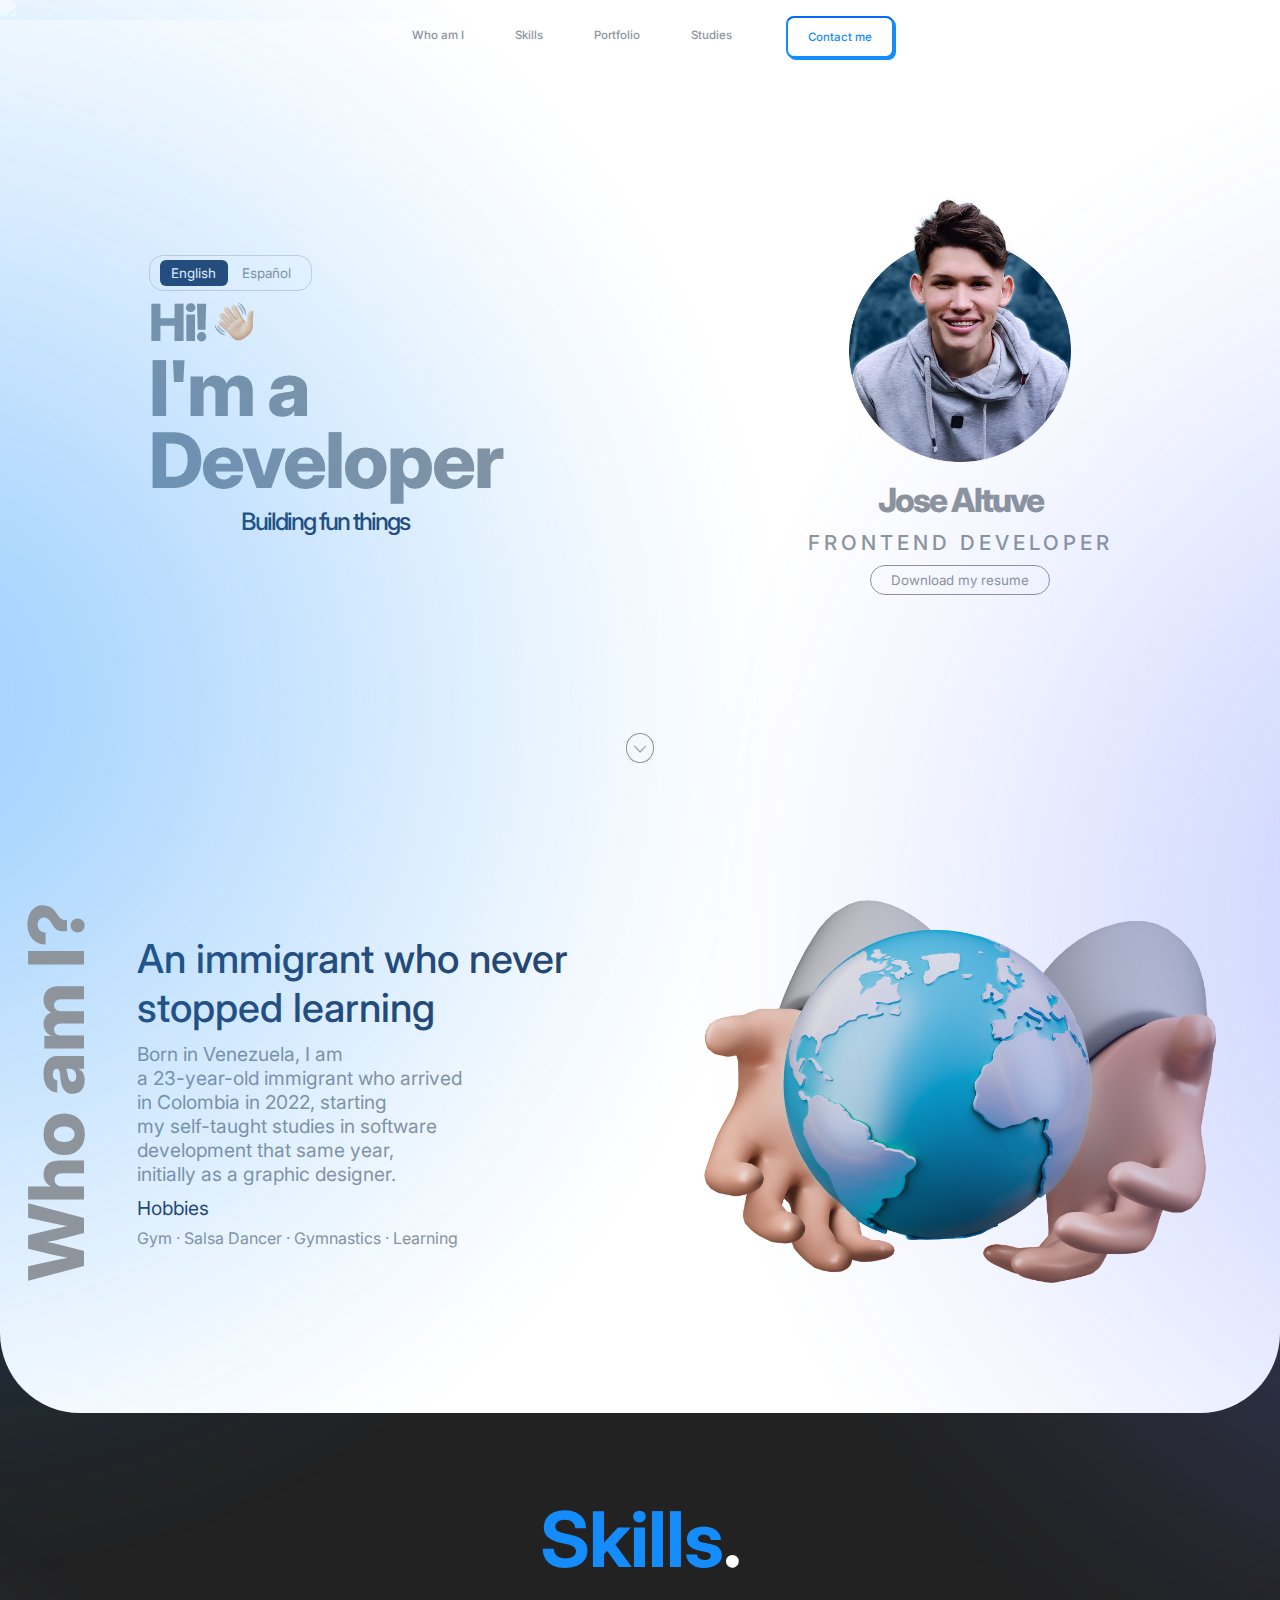
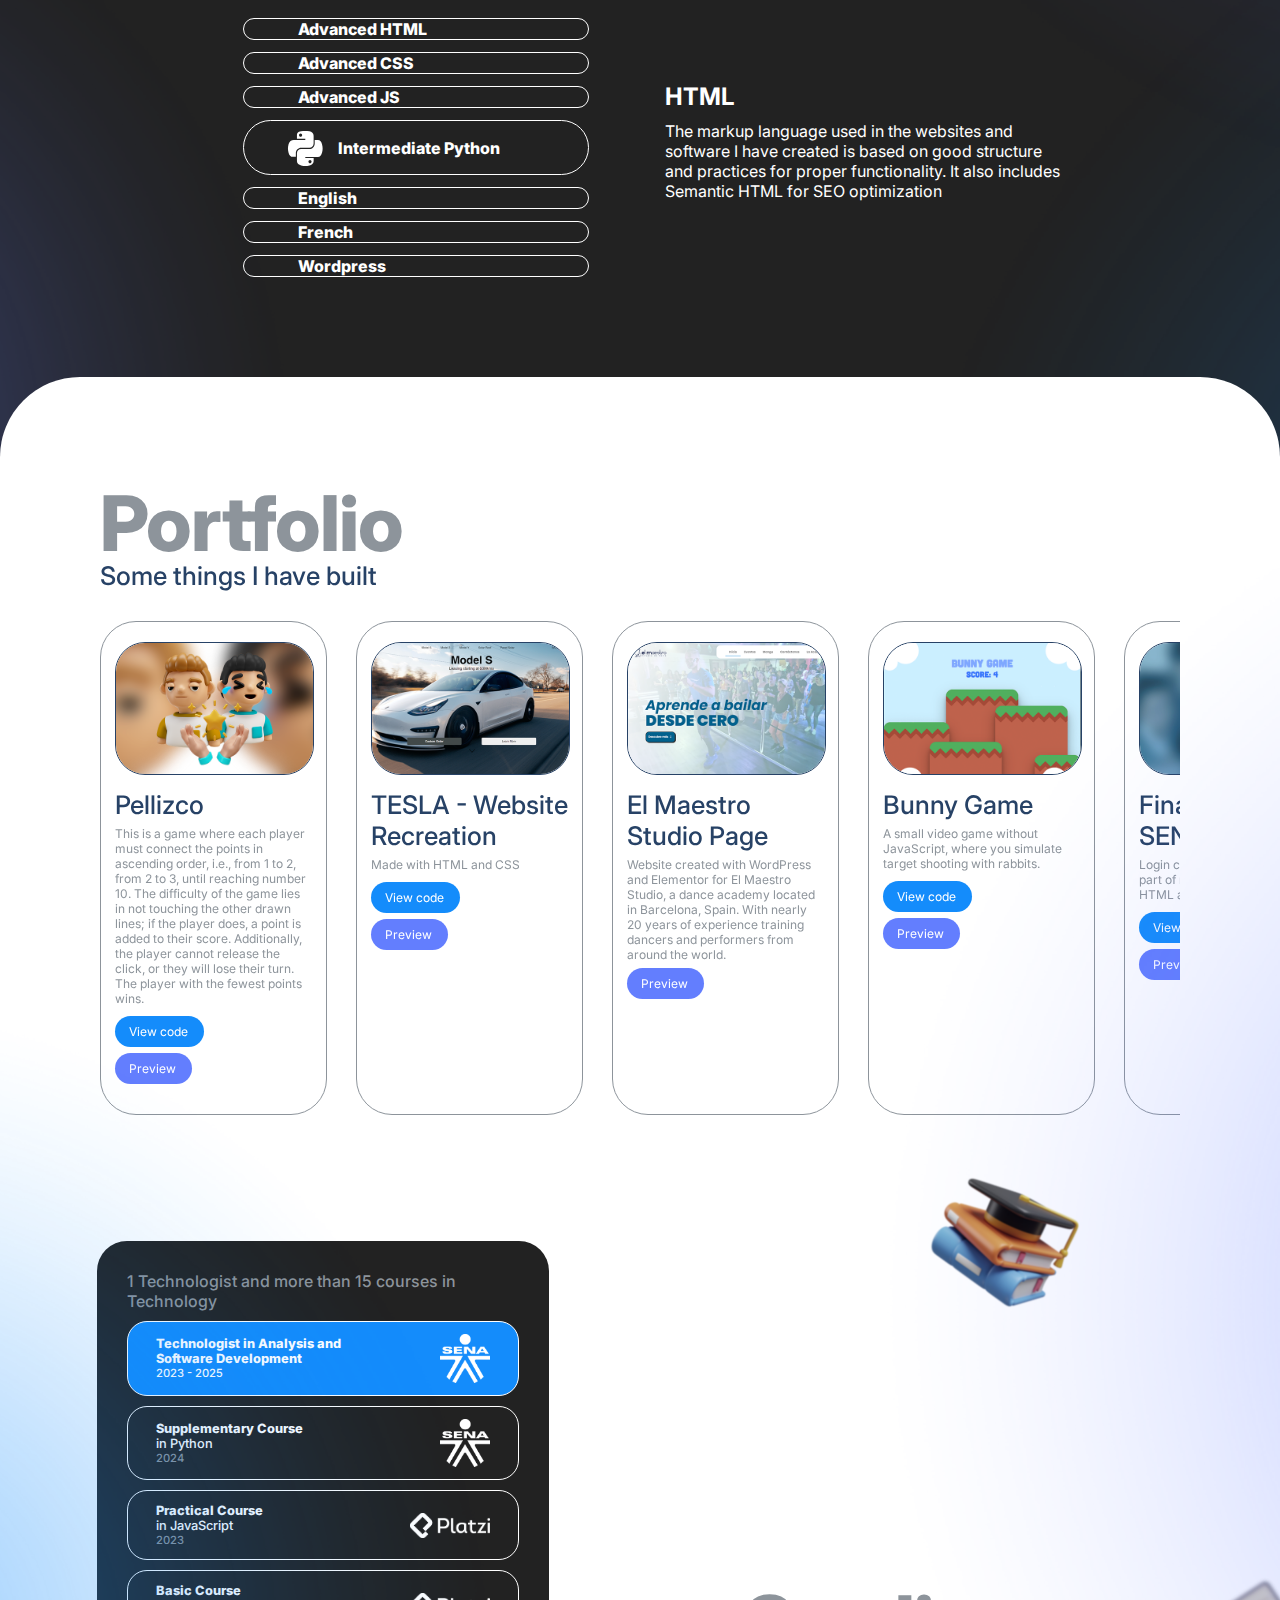
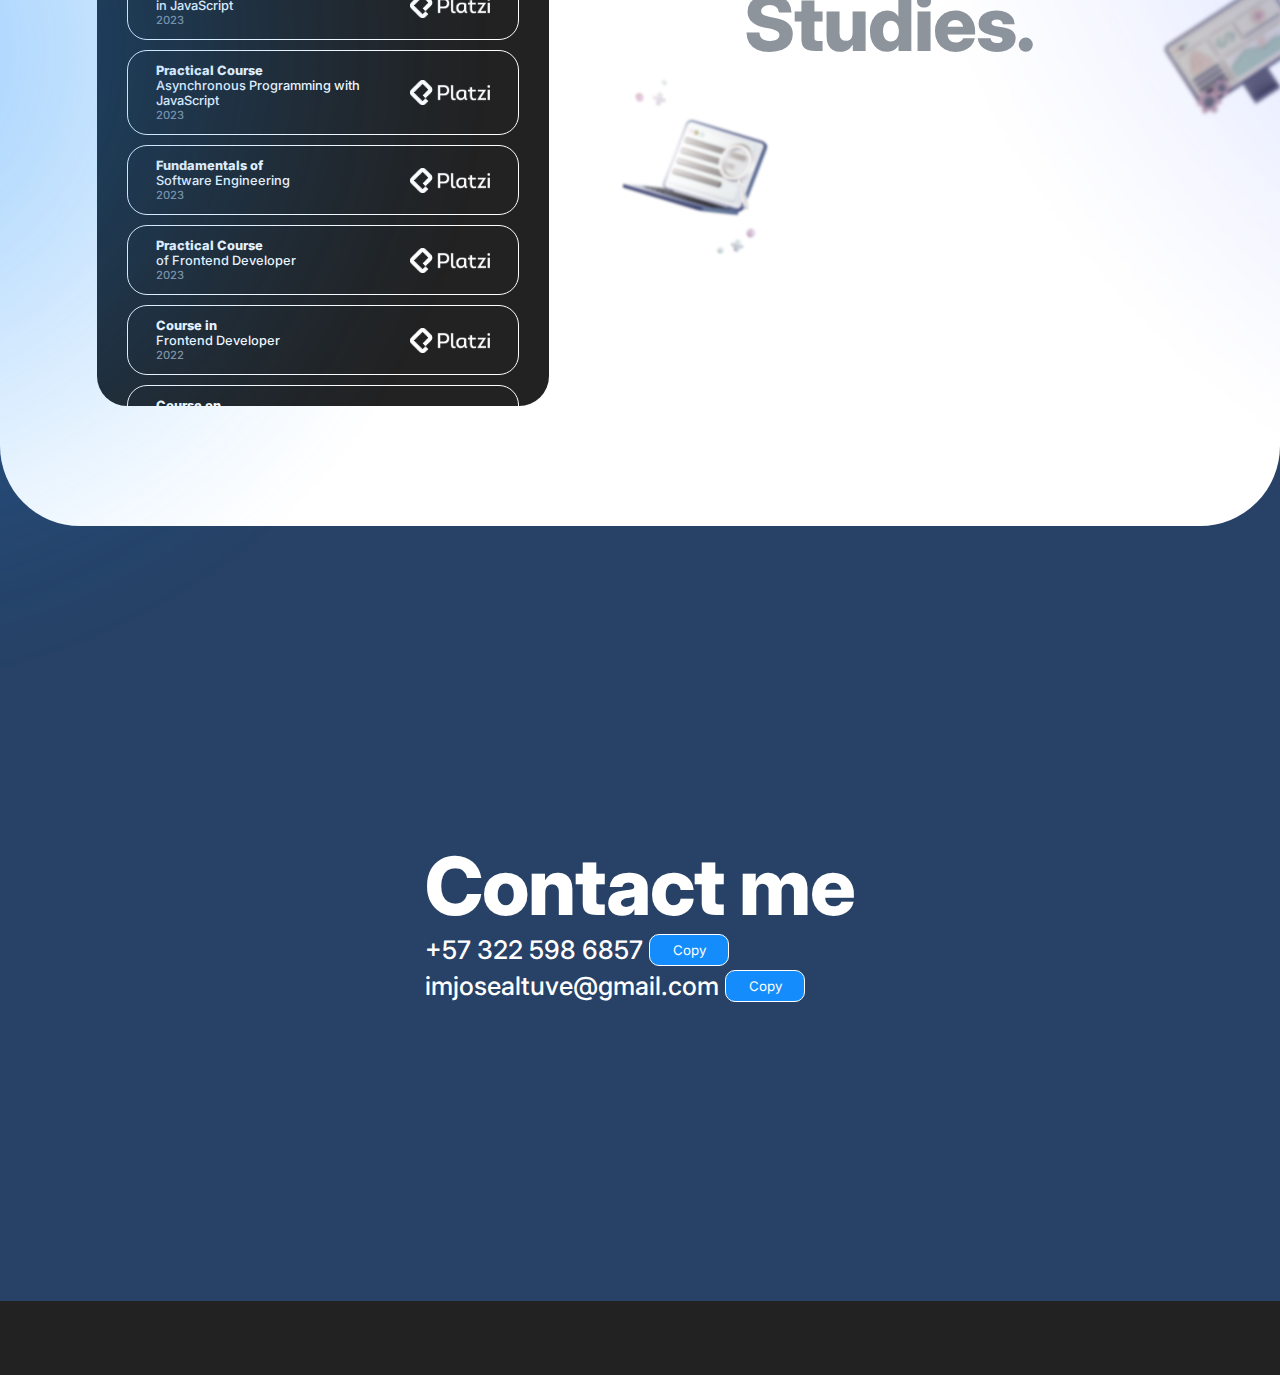
==== commit ef5fe3b9: "added links to portfolio" ====
--- a/index.html
+++ b/index.html
@@ -16,17 +16,29 @@
     <img src="./img/light-blue.png" alt="light" id="light-purple3">
   <header>
         <ul class="header">
-            <a href="#section-who-i-am"><li class="item-header">Quién soy</li></a> 
-            <a href="#skills"><li class="item-header">Mis Skills</li></a>
-            <a href="#portfolio"><li class="item-header">Portafolio</li></a>
-            <a href="#what-i-studied"><li class="item-header">Estudios</li></a>
-            <a href="#contact-me"><li class="item-header button-header">Contáctame</li></a>
+            <a href="#section-who-i-am"><li class="item-header">Who am I</li></a> 
+            <a href="#skills"><li class="item-header">Skills</li></a>
+            <a href="#portfolio"><li class="item-header">Portfolio</li></a>
+            <a href="#what-i-studied"><li class="item-header">Studies</li></a>
+            <a href="#contact-me"><li class="item-header button-header">Contact me</li></a>
         </ul>
         <div id="title">
-            <h1 id="banner-title">¡Hola! <img src="./img/hand.png" id="hand" alt="Imagen de emoji de saludo"><br /></h1>
-            <h1 id="banner-title2">Soy un<br/>
-                Desarrollador</h1>
-            <p>Construyo cosas divertidas</p>
+            <div id="container-title">
+                <div id="languages">
+                    <button class="button-active-language">English</button>
+                    <button onclick="window.location.href='./index-espanol.html';">Español</button>
+            </div>
+            <h1 id="banner-title">Hi! <img src="./img/hand.png" id="hand" alt="Imagen de emoji de saludo"><br /></h1>
+            <h1 id="banner-title2">I'm a<br/>
+                Developer</h1>
+            <p>Building fun things</p>
+        </div>
+            <div id="container-pic">
+                <img src="./img/jose-altuve.png" alt="Pic of Jose Altuve" id="pic">
+                <p>Jose Altuve</p>
+                <p>FRONTEND DEVELOPER</p>
+                <button onclick="window.open('https://drive.google.com/file/d/1VUl-wzP8_h1jLrkkJhzRc-rB16Nk6bWF/view', '_blank');"><i class="ri-file-paper-2-fill"></i> Download my resume</button>
+            </div>
         </div>  
         <a href="#section-who-i-am"><button id="arrow-button" ><img src="./img/arrow-down.png" alt="arrow-down" id="arrow-in-button"></button></a>
         
@@ -34,32 +46,31 @@
     <div id="section-who-i-am">
         <div id="quiensoy">
             <div id="cont-quien-soy">
-                <h1>¿Quién soy?</h1>
+                <h1>Who am I?</h1>
             </div>
             <div id="about-me">
-                <h2>Un inmigrante que jamás <br />
-                paró de aprender</h2>
-                <p id="info">Nacido en Venezuela, soy un <br />
-                inmigrante de 23 años que llegó a<br />
-                Colombia en 2022, iniciando sus <br />
-                estudios autodidactas en el<br />
-                desarrollo de software en ese<br />
-                mismo año, siendo inicialmente un<br />
-                diseñador gráfico</p>
+                <h2>An immigrant who never<br />
+                    stopped learning</h2>
+                <p id="info">Born in Venezuela, I am<br />
+                a 23-year-old immigrant who arrived<br />
+                in Colombia in 2022, starting <br />
+                my self-taught studies in software<br />
+                development that same year,<br />
+                initially as a graphic designer.</p>
 
-                <p id="aficiones-title">Aficiones</p>
-                <p id="aficion">Gimnasio · Bailarín de Salsa · Gimnasia · Aprender</p>
+                <p id="aficiones-title">Hobbies</p>
+                <p id="aficion">Gym · Salsa Dancer · Gymnastics · Learning</p>
             </div>
         </div>
         <img src="./img/mundo.png" alt="Imagen de la tierra" id="mundo">
     </div>
     <div id="skills">
-        <h1>Mis <span id="word-skills">Skills</span>.</h1>
+        <h1><span id="word-skills">Skills</span>.</h1>
         <div id="container">
             <div>
-                <span id="bs-html" class="button-skill" ><i class="ri-html5-fill skill-button"></i> HTML Avanzado <i class="ri-arrow-right-line arrow-right"></i></span>
-                <span class="button-skill" id="bs-css"><i class="ri-css3-fill skill-button"></i> CSS Avanzado <i class="ri-arrow-right-line arrow-right"></i></span>
-                <span class="button-skill" id="bs-js"><i class="ri-javascript-fill skill-button"></i> JS Avanzado <i class="ri-arrow-right-line arrow-right"></i></span>
+                <span id="bs-html" class="button-skill" ><i class="ri-html5-fill skill-button"></i> Advanced HTML <i class="ri-arrow-right-line arrow-right"></i></span>
+                <span class="button-skill" id="bs-css"><i class="ri-css3-fill skill-button"></i> Advanced CSS <i class="ri-arrow-right-line arrow-right"></i></span>
+                <span class="button-skill" id="bs-js"><i class="ri-javascript-fill skill-button"></i> Advanced JS <i class="ri-arrow-right-line arrow-right"></i></span>
                 <span class="button-skill-2" id="bs-python"><svg version="1.1"
                     id="svg2" inkscape:export-filename="python-logo-only.png" inkscape:export-xdpi="232.44" inkscape:export-ydpi="232.44" inkscape:version="1.2.1 (9c6d41e410, 2022-07-14)" sodipodi:docname="python-logo-only.svg" sodipodi:version="0.32" xmlns:cc="http://creativecommons.org/ns#" xmlns:dc="http://purl.org/dc/elements/1.1/" xmlns:inkscape="http://www.inkscape.org/namespaces/inkscape" xmlns:rdf="http://www.w3.org/1999/02/22-rdf-syntax-ns#" xmlns:sodipodi="http://sodipodi.sourceforge.net/DTD/sodipodi-0.dtd" xmlns:svg="http://www.w3.org/2000/svg"
                     xmlns="http://www.w3.org/2000/svg" xmlns:xlink="http://www.w3.org/1999/xlink" x="0px" y="0px" viewBox="0 0 83.4 101"
@@ -84,14 +95,14 @@
                    c-2.8,0-5-2.3-5-5.1C65.5,95.6,67.8,93.3,70.6,93.3z"/>
                </svg>
                
-                 Python Intermedio <i class="ri-arrow-right-line arrow-right"></i></span>
-                <span class="button-skill" id="bs-english"><i class="ri-speak-fill skill-button"></i> Inglés <i class="ri-arrow-right-line arrow-right"></i></span>
-                <span class="button-skill" id="bs-french"><i class="ri-speak-fill skill-button"></i> Francés <i class="ri-arrow-right-line arrow-right"></i></span>
+               Intermediate Python <i class="ri-arrow-right-line arrow-right"></i></span>
+                <span class="button-skill" id="bs-english"><i class="ri-speak-fill skill-button"></i> English <i class="ri-arrow-right-line arrow-right"></i></span>
+                <span class="button-skill" id="bs-french"><i class="ri-speak-fill skill-button"></i> French <i class="ri-arrow-right-line arrow-right"></i></span>
                 <span class="button-skill" id="bs-wordpress"><i class="ri-wordpress-fill skill-button"></i> Wordpress <i class="ri-arrow-right-line arrow-right"></i></span>
             </div>
             <div>
                 <h2 id="h2">HTML</h2>
-            <p id="paragraph">El lenguaje marcado de hipertexto utilizado en los sitios web y software que he realizado se basa en la buena estructura y prácticas para su correcto funcionamiento. Así como HTML Semántico para optimización SEO.
+            <p id="paragraph">The markup language used in the websites and software I have created is based on good structure and practices for proper functionality. It also includes Semantic HTML for SEO optimization
             </p>
             </div>
         </div>
@@ -99,57 +110,58 @@
     <img src="./img/light-blue.png" alt="light" id="light-blue2">
     <img src="./img/light-purple.png" alt="light" id="light-purple2">
     <div id="portfolio">
-        <h1>Portafolio</h1>
-        <h2>Algunas cosas que he construido</h2>
+        <h1>Portfolio</h1>
+        <h2>Some things I have built</h2>
         <div id="container-portfolio">
             <div class="ev1 evidence">
-                <img src="./img/pellizco.png" alt="Imagen del juego pellizco" id="pellizco">
-                <h2>Pellizco</h2>
-                <p>Es un juego donde cada player debe conectar los puntos en orden ascendente, es decir: del 1 al 2, del 2 al 3, hasta llegar al número 10. La dificultad del juego radica en no tocar las otras líneas dibujadas, si lo hacen se suma un punto. Y el jugador no puede soltar el click porque pierde su turno. El jugado con menos puntos gana</p>
-                <button id="portfolio-1"><i class="ri-github-fill"></i><p>View code</p></button>
-                <button id="portfolio-2"><i class="ri-eye-fill"></i><p>Preview</p></button>
-            </div>
-            <div class="ev1 evidence">
-                <img src="./img/teslapage.png" alt="Imagen de la pagina de tesla" id="pellizco">
-                <h2>TESLA - Recreación de página web</h2>
-                <p>Realizada con HTML y CSS</p>
-                <button id="portfolio-1"><i class="ri-github-fill"></i><p>View code</p></button>
-                <button id="portfolio-2"><i class="ri-eye-fill"></i><p>Preview</p></button>
+                    <img src="./img/pellizco.png" alt="Imagen del juego pellizco" id="pellizco">
+                    <h2>Pellizco</h2>
+                    <p>This is a game where each player must connect the points in ascending order, i.e., from 1 to 2, from 2 to 3, until reaching number 10. The difficulty of the game lies in not touching the other drawn lines; if the player does, a point is added to their score. Additionally, the player cannot release the click, or they will lose their turn. The player with the fewest points wins.</p>
+
+                    <button id="portfolio-1" onclick="window.open('https://github.com/imjosealtuve/pellizco-game', '_blank');"><i class="ri-github-fill"></i><p>View code</p></button>
+                <button id="portfolio-2" onclick="window.open('https://imjosealtuve.github.io/pellizco-game/', '_blank');"><i class="ri-eye-fill"></i><p>Preview</p></button>
+            </div>
+            <div class="ev1 evidence">
+                    <img src="./img/teslapage.png" alt="Imagen de la pagina de tesla" id="pellizco">
+                    <h2>TESLA - Website Recreation</h2>
+                    <p>Made with HTML and CSS</p>
+                    <button id="portfolio-1" onclick="window.open('https://github.com/imjosealtuve/tesla-page', '_blank');"><i class="ri-github-fill"></i><p>View code</p></button>
+                    <button id="portfolio-2" onclick="window.open('https://imjosealtuve.github.io/tesla-page/', '_blank');"><i class="ri-eye-fill"></i><p>Preview</p></button>
             </div>
             <div class="ev1 evidence">
                 <img src="./img/elmaestrostudio.png" alt="Imagen del el maestro estudio" id="pellizco">
                 <h2>El Maestro Studio Page</h2>
-                <p>Página web realizada con Wordpress y Elementor para la academia de baile El Maestro Studio, ubicada en Barcelona España. Con ya casi 20 años de trayectoria formando bailarines y bailadores para personas de todo el mundo.</p>
+                <p>Website created with WordPress and Elementor for El Maestro Studio, a dance academy located in Barcelona, Spain. With nearly 20 years of experience training dancers and performers from around the world.</p>
                 <button id="portfolio-2" onclick="window.open('https://www.elmaestrostudio.com', '_blank');" ><i class="ri-eye-fill"></i><p>Preview</p></button>
             </div>
             <div class="ev1 evidence">
                 <img src="./img/bunnygame.png" alt="Imagen de Bunny Game" id="pellizco">
                 <h2>Bunny Game</h2>
-                <p>Un pequeño videojuego sin javascript, donde se simula un tiro al blanco con conejos</p>
-                <button id="portfolio-1"><i class="ri-github-fill"></i><p>View code</p></button>
-                <button id="portfolio-2"><i class="ri-eye-fill"></i><p>Preview</p></button>
+                <p>A small video game without JavaScript, where you simulate target shooting with rabbits.</p>
+                <button id="portfolio-1" onclick="window.open('https://github.com/imjosealtuve/bunnygame', '_blank');"><i class="ri-github-fill"></i><p>View code</p></button>
+                <button id="portfolio-2" onclick="window.open('https://imjosealtuve.github.io/bunnygame/', '_blank');"><i class="ri-eye-fill"></i><p>Preview</p></button>
             </div>
             <div class="ev1 evidence">
                 <img src="./img/senaLogIn.png" alt="Imagen de un LogIn hecho para el SENA" id="pellizco">
-                <h2>Proyecto final - SENA</h2>
-                <p>LogIn hecho para el CDITI SENA como parte de mi proyecto final, realizado con HTML y CSS</p>
-                <button id="portfolio-1"><i class="ri-github-fill"></i><p>View code</p></button>
-                <button id="portfolio-2"><i class="ri-eye-fill"></i><p>Preview</p></button>
+                <h2>Final Project - SENA</h2>
+                <p>Login created for CDITI SENA as part of my final project, made with HTML and CSS</p>
+                <button id="portfolio-1" onclick="window.open('https://github.com/imjosealtuve/logIn-proyecto-sena', '_blank');"><i class="ri-github-fill"></i><p>View code</p></button>
+                <button id="portfolio-2" onclick="window.open('https://imjosealtuve.github.io/logIn-proyecto-sena/', '_blank');"><i class="ri-eye-fill"></i><p>Preview</p></button>
             </div>
             <div class="ev1 evidence">
                 <img src="./img/calculadoraCombustible.png" alt="Imagen de calculadora de combustible" id="pellizco">
-                <h2>Calculadora de combustible</h2>
-                <p>Para hacer cálculos de cuanto recorrerá su automóvil/motocicleta según su autonomía y litros recargados</p>
-                <button id="portfolio-1"><i class="ri-github-fill"></i><p>View code</p></button>
-                <button id="portfolio-2"><i class="ri-eye-fill"></i><p>Preview</p></button>
+                <h2>Fuel Calculator</h2>
+                <p>To calculate how far your car/motorcycle will travel based on its range and the liters refueled.</p>
+                <button id="portfolio-1" onclick="window.open('https://github.com/imjosealtuve/calculadora-combustible', '_blank');"><i class="ri-github-fill"></i><p>View code</p></button>
+                <button id="portfolio-2" onclick="window.open('https://imjosealtuve.github.io/calculadora-combustible/', '_blank');"><i class="ri-eye-fill"></i><p>Preview</p></button>
             </div>
         </div>
         <section>
             <div id="what-i-studied">
-                <p>1 Tecnólogo y más de 15 cursos en Tecnología</p>
-                <div class="point-of-study">
-                    <div id="subcont-pos">
-                        <h1>Tecnólogo en Análisis y <br />Desarrollo de Software</h1>
+                <p>1 Technologist and more than 15 courses in Technology</p>
+                <div class="point-of-study-2">
+                    <div id="subcont-pos-2">
+                        <h1 id="technologist">Technologist in Analysis and <br />Software Development</h1>
                         <p>2023 - 2025</p>
                     </div>
                     <img src="./img/senaLogo.png" alt="Logo del Sena" class="logoSena">
@@ -157,8 +169,8 @@
                 </div>
                 <div class="point-of-study">
                     <div>
-                        <h1>Curso complementario</h1>
-                        <h2>de Python</h2>
+                        <h1>Supplementary Course</h1>
+                        <h2>in Python</h2>
                         <p>2024</p>
                     </div>
                     <img src="./img/senaLogo.png" alt="Logo del Sena" class="logoSena">
@@ -166,52 +178,52 @@
                 </div>
                 <div class="point-of-study">
                     <div>
-                        <h1>Curso práctico</h1>
-                        <h2>de Javascript</h2>
-                        <p>2023</p>
-                    </div>
-                    <img src="./img/platziLogo.png" alt="Logo de Platzi" class="logoPlatzi">
-                    
-                </div>
-                <div class="point-of-study">
-                    <div>
-                        <h1>Curso básico</h1>
-                        <h2>de Javascript</h2>
-                        <p>2023</p>
-                    </div>
-                    <img src="./img/platziLogo.png" alt="Logo de Platzi" class="logoPlatzi">
-                    
-                </div>
-                <div class="point-of-study">
-                    <div>
-                        <h1>Curso práctico</h1>
-                        <h2>Asincronismo con Javascript</h2>
-                        <p>2023</p>
-                    </div>
-                    <img src="./img/platziLogo.png" alt="Logo de Platzi" class="logoPlatzi">
-                    
-                </div>
-                <div class="point-of-study">
-                    <div>
-                        <h1>Curso de Fundamentos de</h1>
-                        <h2>la Ingeniería de Software</h2>
-                        <p>2023</p>
-                    </div>
-                    <img src="./img/platziLogo.png" alt="Logo de Platzi" class="logoPlatzi">
-                    
-                </div>
-                <div class="point-of-study">
-                    <div>
-                        <h1>Curso práctico</h1>
-                        <h2> de Frontend Developer</h2>
-                        <p>2023</p>
-                    </div>
-                    <img src="./img/platziLogo.png" alt="Logo de Platzi" class="logoPlatzi">
-                    
-                </div>
-                <div class="point-of-study">
-                    <div>
-                        <h1>Curso de</h1>
+                        <h1>Practical Course</h1>
+                        <h2>in JavaScript</h2>
+                        <p>2023</p>
+                    </div>
+                    <img src="./img/platziLogo.png" alt="Logo de Platzi" class="logoPlatzi">
+                    
+                </div>
+                <div class="point-of-study">
+                    <div>
+                        <h1>Basic Course</h1>
+                        <h2>in JavaScript</h2>
+                        <p>2023</p>
+                    </div>
+                    <img src="./img/platziLogo.png" alt="Logo de Platzi" class="logoPlatzi">
+                    
+                </div>
+                <div class="point-of-study">
+                    <div>
+                        <h1>Practical Course</h1>
+                        <h2>Asynchronous Programming with JavaScript</h2>
+                        <p>2023</p>
+                    </div>
+                    <img src="./img/platziLogo.png" alt="Logo de Platzi" class="logoPlatzi">
+                    
+                </div>
+                <div class="point-of-study">
+                    <div>
+                        <h1>Fundamentals of</h1>
+                        <h2>Software Engineering</h2>
+                        <p>2023</p>
+                    </div>
+                    <img src="./img/platziLogo.png" alt="Logo de Platzi" class="logoPlatzi">
+                    
+                </div>
+                <div class="point-of-study">
+                    <div>
+                        <h1>Practical Course</h1>
+                        <h2>of Frontend Developer</h2>
+                        <p>2023</p>
+                    </div>
+                    <img src="./img/platziLogo.png" alt="Logo de Platzi" class="logoPlatzi">
+                    
+                </div>
+                <div class="point-of-study">
+                    <div>
+                        <h1>Course in</h1>
                         <h2>Frontend Developer</h2>
                         <p>2022</p>
                     </div>
@@ -220,71 +232,71 @@
                 </div>
                 <div class="point-of-study">
                     <div>
-                        <h1>Curso de</h1>
-                        <h2>ECMASCRIPT: Historia y versiones de Javascript</h2>
-                        <p>2022</p>
-                    </div>
-                    <img src="./img/platziLogo.png" alt="Logo de Platzi" class="logoPlatzi">
-                    
-                </div>
-                <div class="point-of-study">
-                    <div>
-                        <h1>Curso profesional</h1>
-                        <h2>de Git y Github</h2>
-                        <p>2022</p>
-                    </div>
-                    <img src="./img/platziLogo.png" alt="Logo de Platzi" class="logoPlatzi">
-                    
-                </div>
-                <div class="point-of-study">
-                    <div>
-                        <h1>Curso de prework</h1>
-                        <h2>Configuración de entorno de desarrollo en Linux</h2>
-                        <p>2022</p>
-                    </div>
-                    <img src="./img/platziLogo.png" alt="Logo de Platzi" class="logoPlatzi">
-                    
-                </div>
-                <div class="point-of-study">
-                    <div>
-                        <h1>Curso de prework</h1>
-                        <h2>Configuración de entorno de desarrollo en Windows</h2>
-                        <p>2022</p>
-                    </div>
-                    <img src="./img/platziLogo.png" alt="Logo de Platzi" class="logoPlatzi">
-                    
-                </div>
-                <div class="point-of-study">
-                    <div>
-                        <h1>Curso de introducción</h1>
-                        <h2>a la Terminal y Línea de Comandos</h2>
-                        <p>2022</p>
-                    </div>
-                    <img src="./img/platziLogo.png" alt="Logo de Platzi" class="logoPlatzi">
-                    
-                </div>
-                <div class="point-of-study">
-                    <div>
-                        <h1>Curso de</h1>
-                        <h2>Gestión efectiva del tiempo</h2>
-                        <p>2022</p>
-                    </div>
-                    <img src="./img/platziLogo.png" alt="Logo de Platzi" class="logoPlatzi">
-                    
-                </div>
-                <div class="point-of-study">
-                    <div>
-                        <h1>Curso de</h1>
-                        <h2>Computación básica</h2>
-                        <p>2022</p>
-                    </div>
-                    <img src="./img/platziLogo.png" alt="Logo de Platzi" class="logoPlatzi">
-                    
-                </div>
-                <div class="point-of-study">
-                    <div>
-                        <h1>Curso de</h1>
-                        <h2>Programación básica</h2>
+                        <h1>Course on</h1>
+                        <h2>ECMASCRIPT: History and Versions of Javascript</h2>
+                        <p>2022</p>
+                    </div>
+                    <img src="./img/platziLogo.png" alt="Logo de Platzi" class="logoPlatzi">
+                    
+                </div>
+                <div class="point-of-study">
+                    <div>
+                        <h1>Professional Course</h1>
+                        <h2>on Git and Github</h2>                        
+                        <p>2022</p>
+                    </div>
+                    <img src="./img/platziLogo.png" alt="Logo de Platzi" class="logoPlatzi">
+                    
+                </div>
+                <div class="point-of-study">
+                    <div>
+                        <h1>Prework Course</h1>
+                        <h2>Development Environment Setup on Linux</h2>                        
+                        <p>2022</p>
+                    </div>
+                    <img src="./img/platziLogo.png" alt="Logo de Platzi" class="logoPlatzi">
+                    
+                </div>
+                <div class="point-of-study">
+                    <div>
+                        <h1>Prework Course</h1>
+                        <h2>Development Environment Setup on Windows</h2>                        
+                        <p>2022</p>
+                    </div>
+                    <img src="./img/platziLogo.png" alt="Logo de Platzi" class="logoPlatzi">
+                    
+                </div>
+                <div class="point-of-study">
+                    <div>
+                        <h1>Introduction Course</h1>
+                        <h2>to the Terminal and Command Line</h2>                        
+                        <p>2022</p>
+                    </div>
+                    <img src="./img/platziLogo.png" alt="Logo de Platzi" class="logoPlatzi">
+                    
+                </div>
+                <div class="point-of-study">
+                    <div>
+                        <h1>Course on</h1>
+                        <h2>Effective Time Management</h2>                        
+                        <p>2022</p>
+                    </div>
+                    <img src="./img/platziLogo.png" alt="Logo de Platzi" class="logoPlatzi">
+                    
+                </div>
+                <div class="point-of-study">
+                    <div>
+                        <h1>Course on</h1>
+                        <h2>Basic Computing</h2>
+                        <p>2022</p>
+                    </div>
+                    <img src="./img/platziLogo.png" alt="Logo de Platzi" class="logoPlatzi">
+                    
+                </div>
+                <div class="point-of-study">
+                    <div>
+                        <h1>Course on</h1>
+                        <h2>Basic Programming</h2>
                         <p>2022</p>
                     </div>
                     <img src="./img/platziLogo.png" alt="Logo de Platzi" class="logoPlatzi">
@@ -295,23 +307,24 @@
             <img id="img-book" src="/img/estudiosPng1.png" alt="Imagen de un libro">
             <img id="img-pc" src="/img/estudiosPng2.png" alt="Imagen de un PC">
             <img id="img-laptop" src="/img/estudiosPng3.png" alt="Imagen de un laptop">
-            <h1 id="estudio-title">Estudios.</h1>
+            <h1 id="estudio-title">Studies.</h1>
         </section>
     </div>
     <div id="contact-me">
         <div>
-            <h1>Contáctame</h1>
-            <h2>+57 322 598 6857</h2>
-            <h2>imjosealtuve@gmail.com</h2>
-        </div>
-        <form>
-            <input type="text" name="tucorreo" placeholder="Tu correo">
-            <input type="text" name="asunto" placeholder="Asunto">
-            <input type="text" name="mensaje" placeholder="Mensaje" id="message">
-            <input type="submit" value="Enviar">
-        </form>
+            <h1>Contact me</h1>
+            <h2><span id="url2">+57 322 598 6857 </span><span><button id="copy2" onclick="copyUrl2()"><i class="ri-file-copy-line"></i>Copy</button></span></h2>
+            <h2 ><span id="url">imjosealtuve@gmail.com  </span><span><button id="copy" onclick="copyUrl()"><i class="ri-file-copy-line"></i>Copy</button></span></h2> 
+        </div>
+        <!-- <form>
+            <input type="text" name="tucorreo" placeholder="Your email">
+            <input type="text" name="asunto" placeholder="Subject">
+            <input type="text" name="mensaje" placeholder="Message" id="message">
+            <input type="submit" value="Send">
+        </form> -->
     </div>
-    <footer><div><a href="https://github.com/imjosealtuve" target="_blank"><i class="ri-github-fill"></i></a></div></footer>
+    <footer><div><a href="https://github.com/imjosealtuve" target="_blank"><i class="ri-github-fill"></i></a></div>
+        <div><a href="https://linkedin.com/in/imjosealtuve/" target="_blank"><i class="ri-linkedin-box-fill"></i></a></div></footer>
     <script src="./js/main.js"></script>
 </body>
 </html>--- a/css/style.css
+++ b/css/style.css
@@ -19,18 +19,18 @@
     box-sizing: auto;
     font-family: Inter;
     background-color: var(--black);
+}
+
+body{
     
-}
-
-body{
-    overflow-x: hidden;
     height: 100%;
+    overflow-x: hidden !important;
     #overlay{
         position: fixed;
         top: 0;
         left: 0;
         height: auto;
-        width: 100vw;
+        width: 100%;
         z-index: 10 !important;
         mix-blend-mode: soft-light;
         opacity: .8;
@@ -119,30 +119,115 @@
     background-color: var(--white);
     margin: 0;
     height: 75vh;
+    display: grid;
+    grid-template-columns: repeat(auto-fill, minmax(40rem, 1fr));
+    justify-items: center;
+    align-items: center;
+    place-content: center;
+}
+#container-pic, #container-title{
+    background-color: transparent;
+}
+#container-pic{
+    text-align: center;
+}
+#container-title{
+    margin-left: clamp(10px, 0.1vw, 10px)
+}
+#container-title div{
+    display: flex;
+    width: 40%;
+    justify-content: space-between;
+    padding: 4px 10px;
+    background-color: transparent;
+    border: 1px solid #8d949b5d;
+    border-radius: 14px;
+    color: var(--gray)
+}
+#container-title div button{
+    background-color: transparent;
+    border: none;
+    cursor: pointer;
+    width: 100%;
+    height: 26px;
+    color: var(--gray);
+    border-radius: 6px;
+}
+#container-title div button:hover{
+    background-color: #8d949b5d;
+    width: 100%;
+}
+#container-title div button:nth-child(1){
+    margin-right: 4px;
+}
+#languages .button-active-language{
+    background-color: var(--dark-blue);
+    color: white;
+}
+#languages .button-active-language:hover{
+    background-color: var(--dark-blue);
+    color: white;
+}
+#container-pic p{
+    background-color: var(--white);
+    color: var(--gray);
+    font-weight: var(--title-size);
+    font-size: clamp(1.0rem,2.6vw,3.6rem);
+    text-align: center;
+    letter-spacing: clamp(-2px,-3px,-3px);
+}
+#container-pic p:nth-child(3){
+    font-size: clamp(0.4rem,1.6vw,2.0rem);
+    font-weight: var(--subtitle-size);
+    letter-spacing: 4px;
+}
+#container-pic button{
+    background-color: transparent;
+    margin-top: 10px;
+    width: auto;
+    padding-left: 20px;
+    padding-right: 20px;
+    height: 30px;
+    border: 1px solid var(--gray);
+    color: var(--gray);
+    border-radius: 100px;
+    cursor: pointer;
+}
+#container-pic button:hover{
+    background-color: var(--black);
+    color: white;
+    i{
+        color: var(--blue);
+    };
+}
+#container-pic button i{
+    background-color: transparent;
+}
+
+#container-title{
     display: flex;
     flex-direction: column;
-    justify-content: center;
-    align-items: center;
-}
+    text-align:left;
+}
+#pic{
+    width: clamp(14rem,18vw,32rem);
+    background-color: transparent;
+}
+
 #banner-title{
-    letter-spacing: -3px;
+    letter-spacing: clamp(-2px,-3px,-3px);
     background-color: var(--white);
     color: var(--gray);
     font-weight: var(--title-size);
-    justify-content: center;
-    text-align: center;
-    font-size: clamp(2rem,3vw,4rem);
+    font-size: clamp(2rem,4vw,5rem);
 }
 #banner-title2{
-    /* margin-top: clamp(0px, 0px, 0px); */
     letter-spacing: clamp(-2px,-3px,-3px);
     background-color: var(--white);
-    line-height: clamp(3rem, 4.8vw, 3.5rem);
-    font-size: clamp(3rem,4vw,5rem);
+    line-height: clamp(3rem, 5.8vw, 4.5rem);
+    font-size: clamp(3rem,6vw,7rem);
     color: var(--gray);
     font-weight: var(--title-size);
-    justify-content: center;
-    text-align: center;
 }
 
 #hand{
@@ -286,11 +371,12 @@
 #container{
     max-width: 66%;
     display: grid;
-    grid-template-columns: repeat(auto-fill, minmax(20rem, 1fr));
+    grid-template-columns: repeat(auto-fit, minmax(20rem, 1fr));
     gap: 6%;
     justify-content: center;
     margin-top: 20px;
     margin-bottom: 100px;
+    justify-items: center;
 }
 #container div:nth-child(2) h2{
     margin-bottom: 10px;
@@ -299,7 +385,7 @@
 #container div:nth-child(2){
     align-content: center;
     color: var(--white);
-    padding-left: 60px;
+    /* padding-left: 60px; */
 }
 
 #word-skills{
@@ -320,6 +406,7 @@
     margin-top: 12px;
     padding-left: 40px;
     padding-right: 0px;
+    width: 19rem;
 }
 .button-skill-2{
     display: flex;
@@ -333,6 +420,7 @@
     margin-top: 12px;
     padding-left: 40px;
     padding-right: 0px;
+    width: 19rem;
 }
 .svg-python{
     position: relative;
@@ -539,7 +627,6 @@
     padding-left: 4px;
     padding-right: 2px;
 }
-
 #pellizco{
     position: relative;
     opacity: 100%;
@@ -551,7 +638,6 @@
 
 
 section{
-    
     margin-top: 90px;
     padding: 20px;
     width: 90vw;
@@ -560,13 +646,13 @@
     display: grid;
     place-content: center;
     place-items: center;
-    grid-template-columns: repeat(auto-fill, minmax(30rem, 1fr));   
+    grid-template-columns: repeat(auto-fit, minmax(30rem, 1fr));   
     grid-gap: 20px; /* Añade espacio entre los elementos */
     align-items: start; /* Alinea los elementos al inicio verticalmente */
 }
 #what-i-studied{
     display: inline-block;
-    width: 100%;
+    width: 80%;
     height: 85vh;
     background-color: var(--black);
     padding: 30px;
@@ -595,7 +681,7 @@
 #what-i-studied div div h1{
     font-size:  0.8rem;
     letter-spacing: 0px;
-    background-color: var(--black);
+    background-color: transparent;
     color: var(--white);
 }
 #what-i-studied div div h2{
@@ -623,6 +709,7 @@
     box-sizing: border-box; /* Asegura que el padding no cause desbordamiento */
     width: 100%; 
 }
+
 #subcont-pos{
     display: block;
 }
@@ -646,7 +733,7 @@
     position: absolute;
     z-index: 4;
     right: 510px;
-    top: 1100px;
+    top: 1300px;
     background-color: transparent;
     width: 150px;
 }
@@ -678,6 +765,32 @@
     opacity: .5;
     z-index: 4;
 }
+.point-of-study-2{
+    z-index: 0;
+    margin-top: 10px;
+    border: 1px solid var(--white);
+    border-radius: 20px;
+    padding: 12px 28px;
+    display: flex;
+    background-color: #148cfb;
+    justify-content: space-between;
+    align-items: center;
+    box-sizing: border-box; /* Asegura que el padding no cause desbordamiento */
+    width: 100%; 
+}
+.point-of-study-2 img{
+    background-color: transparent;
+}
+#subcont-pos-2 h1, #subcont-pos-2 p{
+    background-color: var(--blue) !important;
+    color: var(--white) !important;
+}
+#subcont-pos-2 p{
+    font-size: 0.7rem;
+}
+#subcont-pos-2{
+    background-color: transparent;
+}
 #light-purple3{
     user-select: none;
     position: absolute;
@@ -689,6 +802,7 @@
     pointer-events: none;
     z-index: 4;
 }
+
 @media screen and (max-width: 768px) {
     #img-book,
     #img-pc,
@@ -730,6 +844,35 @@
     font-size: clamp(1rem, 2vw, 2rem);;
     color: var(--white);
     background-color: var(--dark-blue);
+    justify-items: center;
+}
+#contact-me div h2 span{
+    background-color: transparent;
+}
+#contact-me div h2 button{
+    color: var(--white);
+    width: 5rem;
+    border: 1px solid var(--white);
+    background-color: var(--blue);
+    border-radius: 10px;
+    height: 2rem;
+    
+    cursor: pointer;
+    i{
+        background-color: transparent;
+    }
+}
+#contact-me div h2 button:hover{
+    background-color: var(--black);
+    border: 1px solid var(--blue);
+    i{
+        color: var(--blue);
+    }
+
+}
+#copy, #copy2{
+    position: relative;
+    top: -4px;
 }
 #contact-me form{
     margin-top:80px;
@@ -801,7 +944,7 @@
     display: inline-block;
     width: auto;
 }
-.ri-github-fill{
+.ri-github-fill, .ri-linkedin-box-fill{
     color: var(--white);
     font-size: 6vh;
     transition: 0.3s;
@@ -809,13 +952,13 @@
     transition: 0.3s;
 }
 
-.ri-github-fill:not(:hover){
+.ri-github-fill:not(:hover), .ri-linkedin-box-fill:not(:hover){
     transition: 0.3s
 }
-.ri-github-fill:hover{
+.ri-github-fill:hover, .ri-linkedin-box-fill:hover{
     font-size: 6.5vh;
     color: var(--dark-blue)
 }
 a{
     text-decoration: none;
-}+}
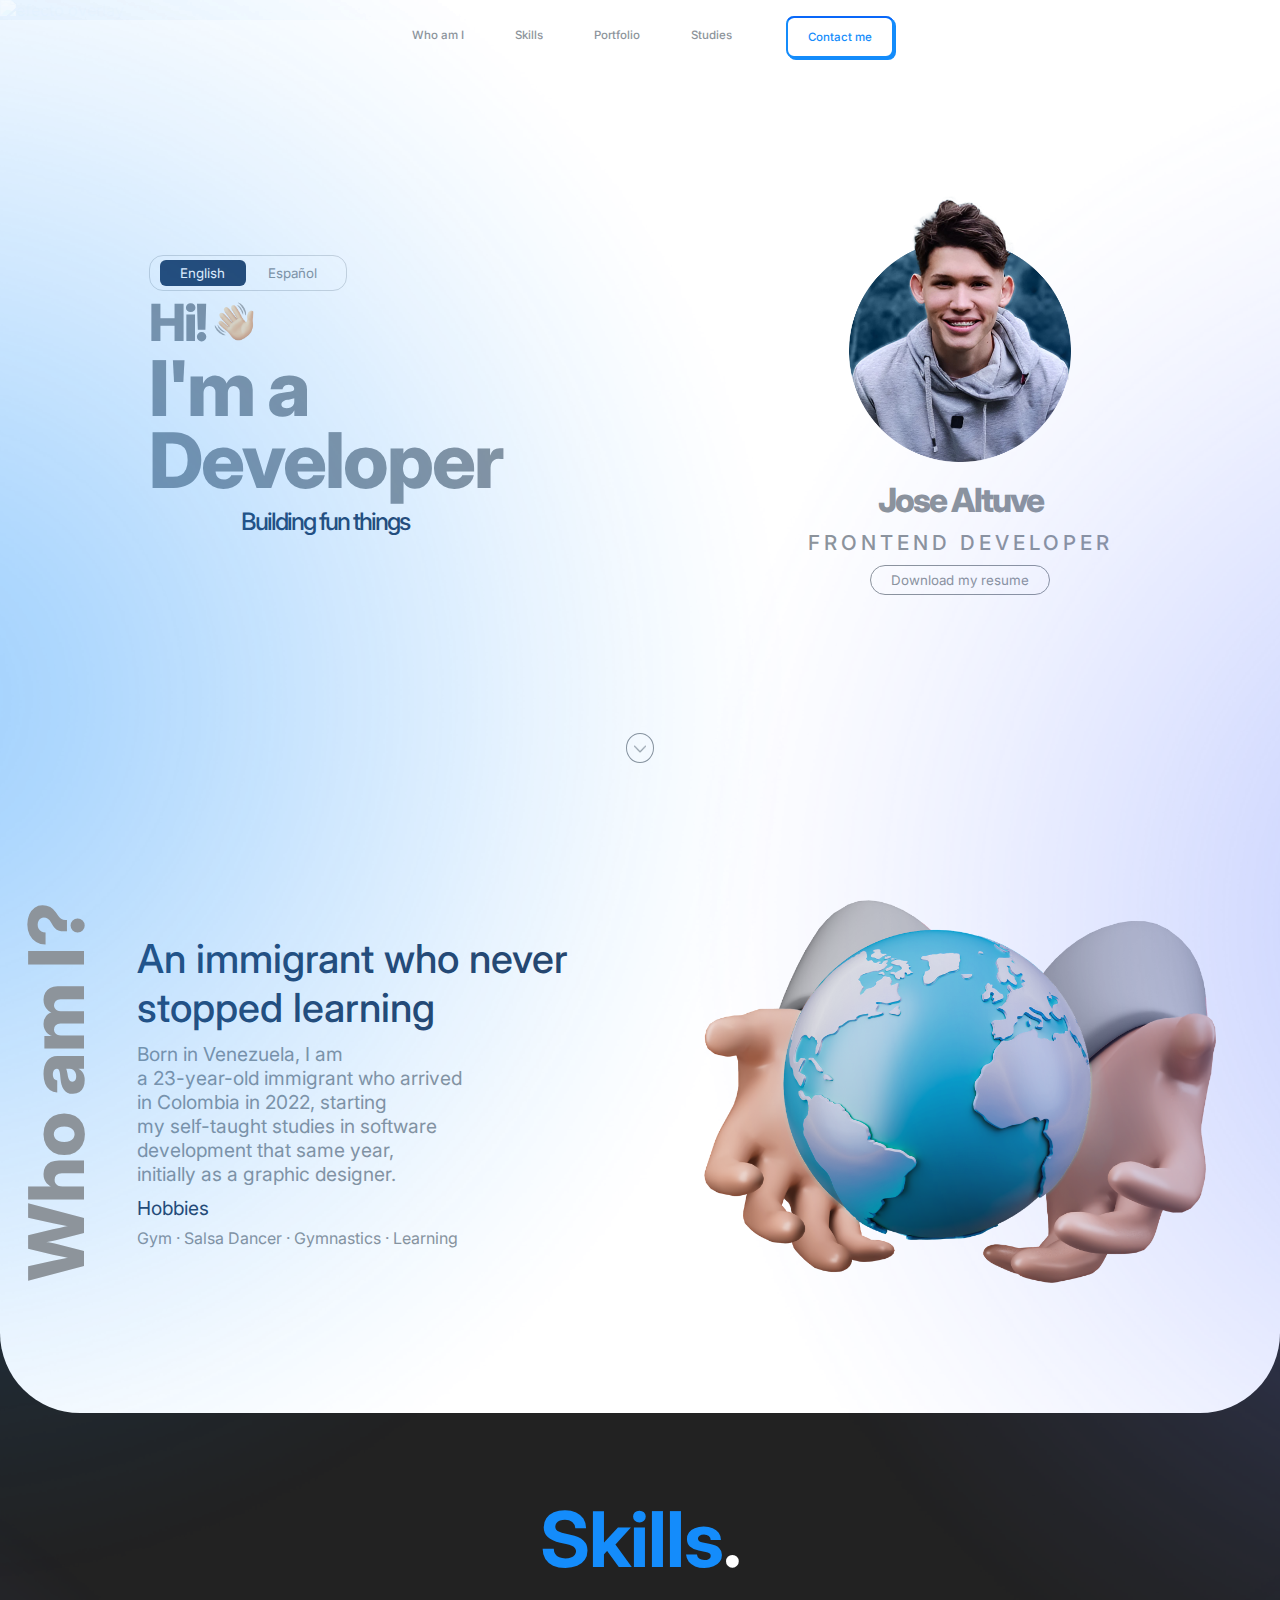
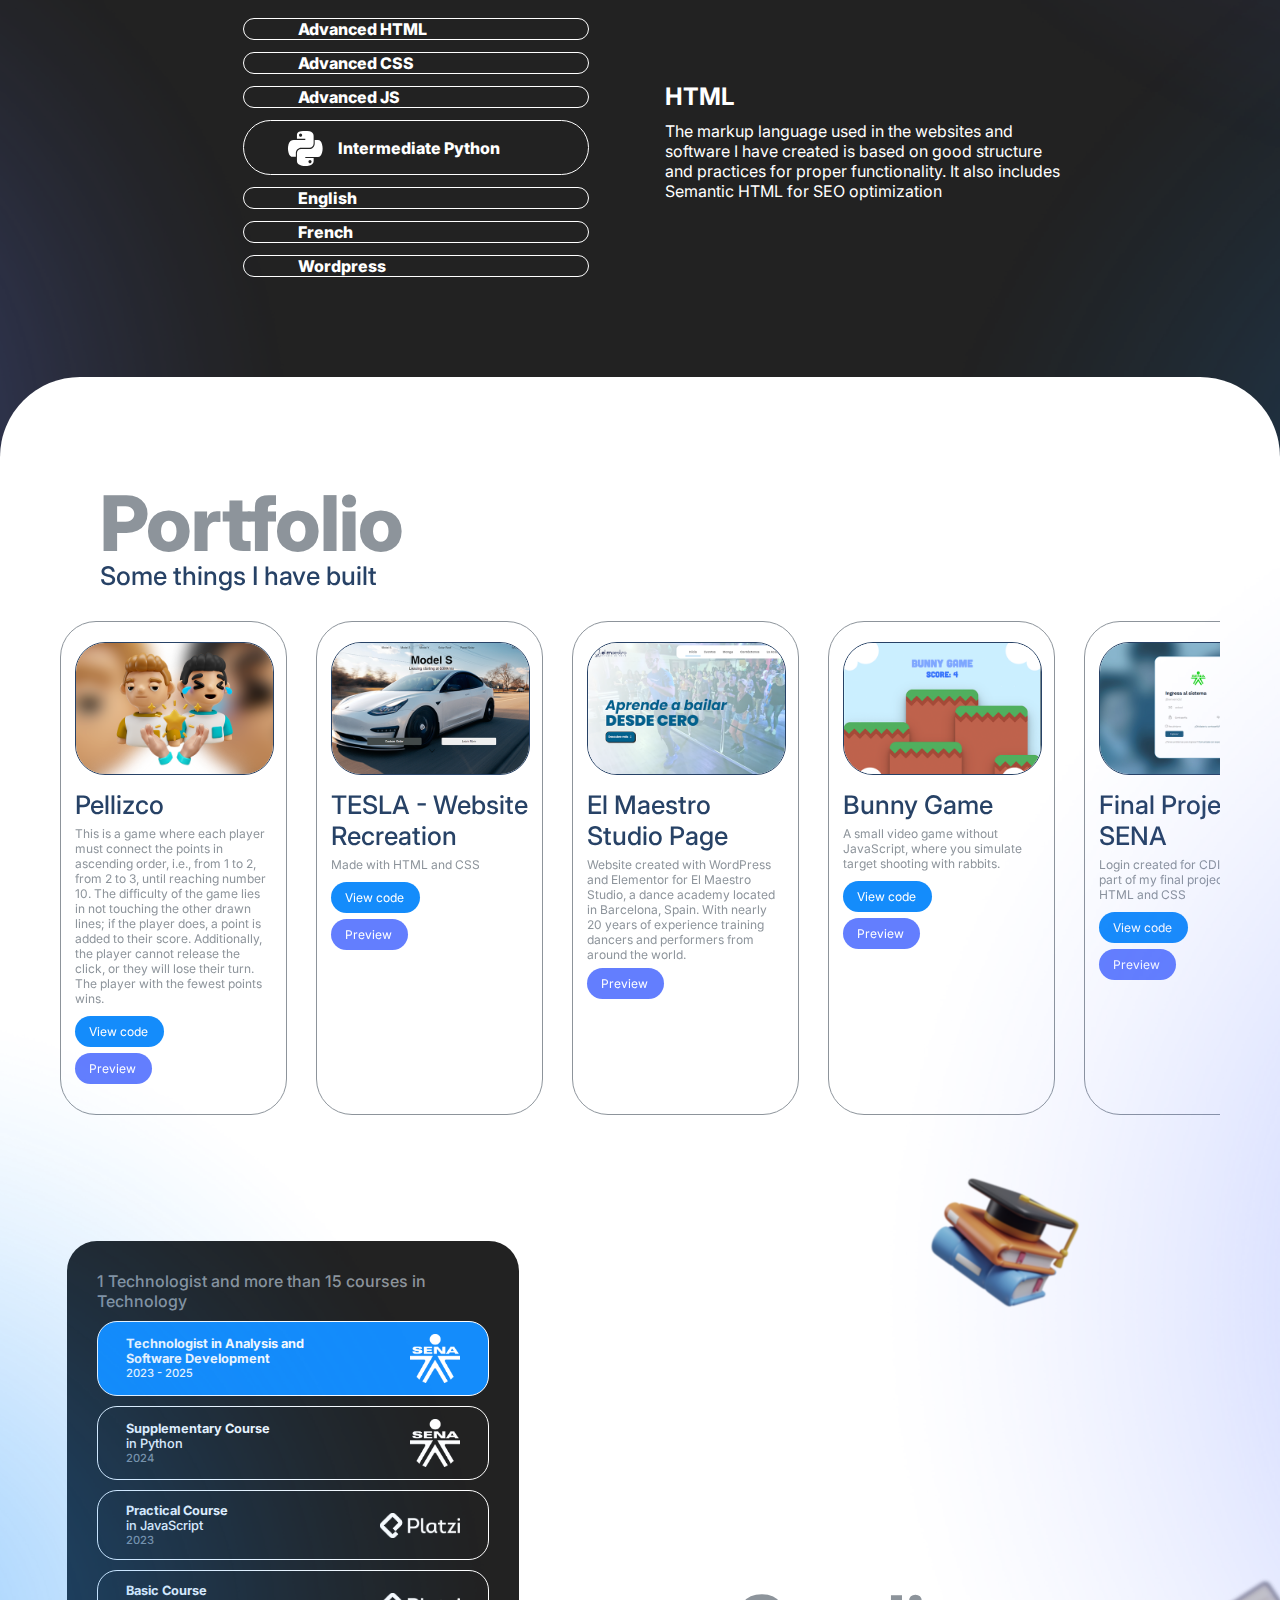
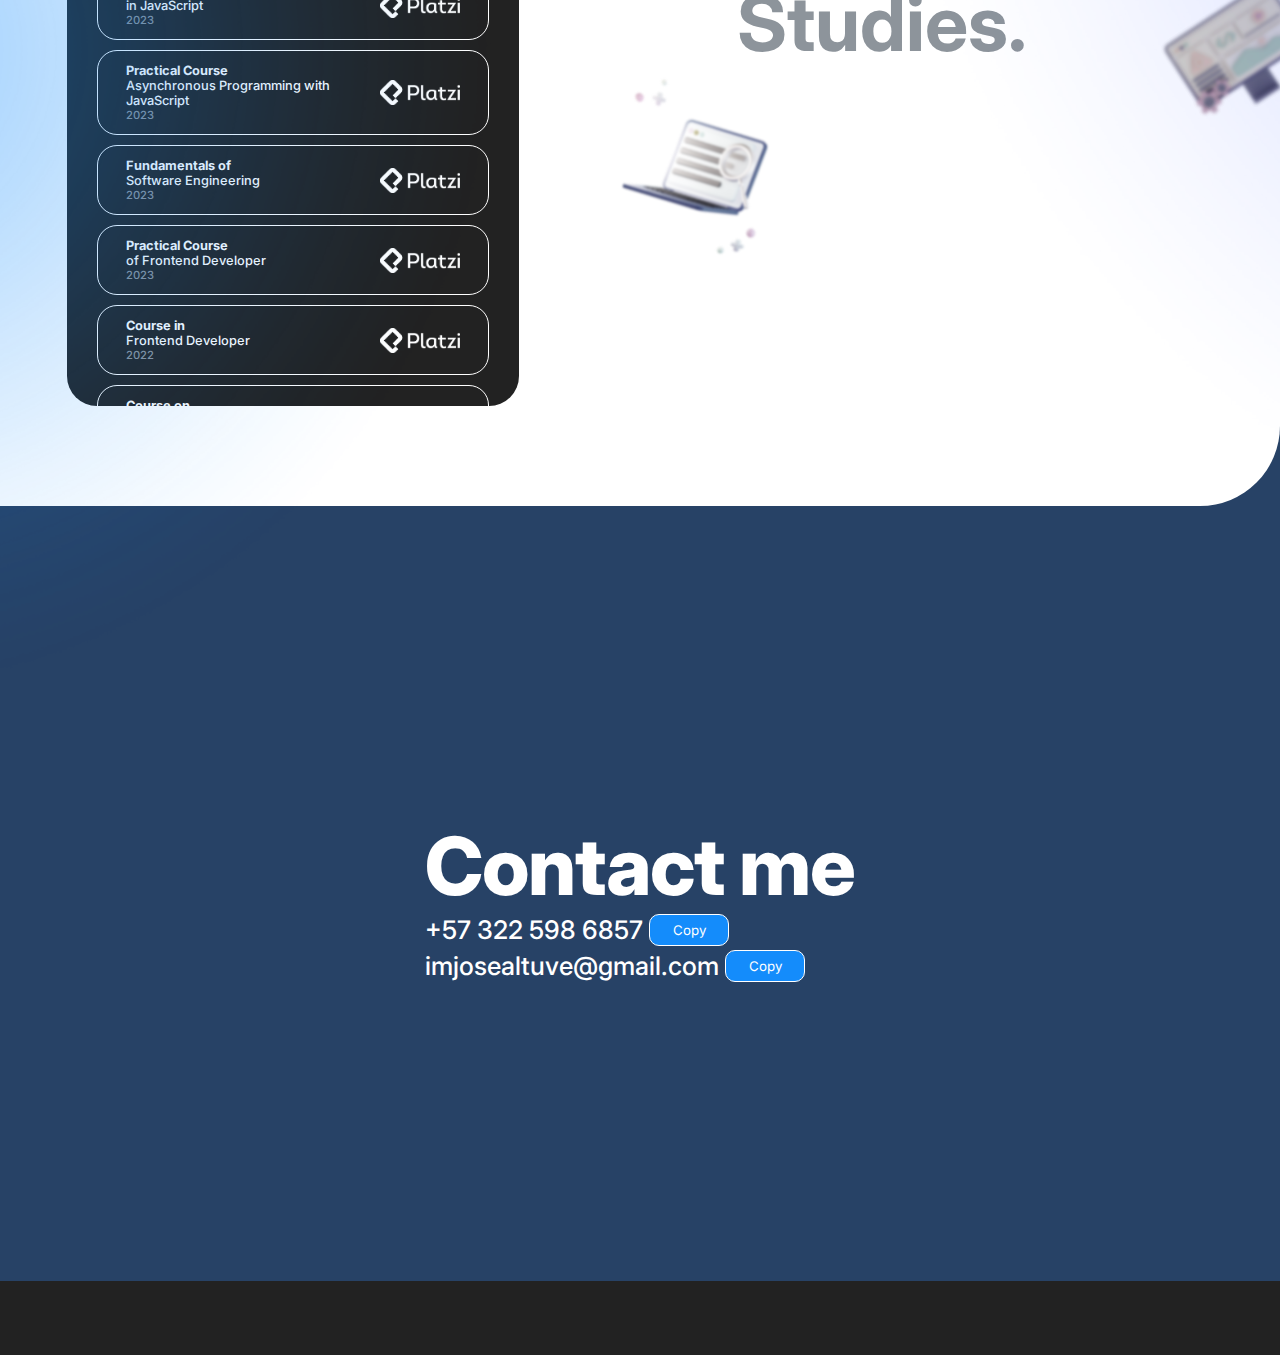
==== commit 32c2e3fa: "light fixed" ====
--- a/index.html
+++ b/index.html
@@ -37,7 +37,7 @@
                 <img src="./img/jose-altuve.png" alt="Pic of Jose Altuve" id="pic">
                 <p>Jose Altuve</p>
                 <p>FRONTEND DEVELOPER</p>
-                <button onclick="window.open('https://drive.google.com/file/d/1VUl-wzP8_h1jLrkkJhzRc-rB16Nk6bWF/view', '_blank');"><i class="ri-file-paper-2-fill"></i> Download my resume</button>
+                <button onclick="window.open('https://drive.google.com/file/d/1qUx9gcq7LwquBJVdl7QeTpgN_gPk28eZ/view?usp=sharing', '_blank');"><i class="ri-file-paper-2-fill"></i> Download my resume</button>
             </div>
         </div>  
         <a href="#section-who-i-am"><button id="arrow-button" ><img src="./img/arrow-down.png" alt="arrow-down" id="arrow-in-button"></button></a>
@@ -110,8 +110,8 @@
     <img src="./img/light-blue.png" alt="light" id="light-blue2">
     <img src="./img/light-purple.png" alt="light" id="light-purple2">
     <div id="portfolio">
-        <h1>Portfolio</h1>
-        <h2>Some things I have built</h2>
+        <h1 id="portfolio-title">Portfolio</h1>
+        <h2 id="subtitle">Some things I have built</h2>
         <div id="container-portfolio">
             <div class="ev1 evidence">
                     <img src="./img/pellizco.png" alt="Imagen del juego pellizco" id="pellizco">
--- a/css/style.css
+++ b/css/style.css
@@ -136,7 +136,7 @@
 }
 #container-title div{
     display: flex;
-    width: 40%;
+    width: 50%;
     justify-content: space-between;
     padding: 4px 10px;
     background-color: transparent;
@@ -273,7 +273,23 @@
     margin-left: -0.9px;    
 
 }
-
+@media (max-width: 768px) {
+    #arrow-button{
+        display: none;
+    }
+    .header{
+        margin-bottom: 60px;
+    }
+    #light-blue, #light-purple, #light-blue2, #light-purple2, #light-blue3, #light-purple3{
+        display: none;
+    }
+    #what-i-studied{
+        /* margin-left: -115px; */
+    }
+    #portfolio-title, #subtitle{
+        margin-left: 0px;
+    }
+}
 
  /* ==== SECTOPM WHO I AM ====*/
 #section-who-i-am{
@@ -502,25 +518,31 @@
     position: relative;
     z-index: 3;
     background-color: var(--white);
-    padding: 100px;
+    padding-top: 100px;
     border-radius: 80px;
 }
 
-#portfolio h1 {
+#portfolio-title {
+    margin-left: 100px;
     background-color: var(--white);
     color: var(--gray);
     font-size: clamp(2rem,6vw,5rem);
     font-weight: var(--title-size);
     letter-spacing: clamp(-0.5rem, 0.1vw, -1px);
+   
 }
 #portfolio h2{
     margin-top: -10px;
     background-color: var(--white);
     color: var(--dark-blue);
     font-weight: var(--subtitle-size);
-    font-size: clamp(1rem, 2vw, 2rem);;
-}
-
+    font-size: clamp(1rem, 2vw, 2rem);
+
+}
+#subtitle{
+    margin-right: 100px;
+    margin-left: 100px; 
+}
 #container-portfolio {
     background-color: var(--white);
     display: grid;
@@ -529,6 +551,8 @@
     overflow-x: auto; /* Habilita el scroll horizontal */
     gap: 1rem; /* Espacio entre las tarjetas */
     padding-bottom: 1rem; /* Espacio para la barra de desplazamiento */
+    margin-right: 60px;
+    margin-left: 60px;
 }
 
 #container-portfolio::-webkit-scrollbar {
@@ -640,6 +664,7 @@
 section{
     margin-top: 90px;
     padding: 20px;
+    padding-bottom: 100px;
     width: 90vw;
     background-color: var(--white);
     z-index: 2;
@@ -661,7 +686,7 @@
     overflow-y: auto; /* Solo permite scroll vertical */
     overflow-x: hidden; /* Oculta el scroll horizontal */
     box-sizing: border-box;
-    margin-left: clamp(-200px, -8vw, -160px);
+    margin-left: clamp(-20px, -8vw, -160px);
 }
 
 #what-i-studied::-webkit-scrollbar{
@@ -750,9 +775,11 @@
 
 #estudio-title{
     align-self: center; /* Alinea verticalmente al centro */
-    text-align: left; 
     font-size: clamp(2rem,6vw,5rem);
-    margin-left: clamp(-400px, -5vw, -200px);
+    margin-left: clamp(-15px, -1.5vw, -200px);
+    background-color: var(--white);
+    color: var(--gray);
+    text-align: center;
 }
 #light-blue3{
     pointer-events: none;
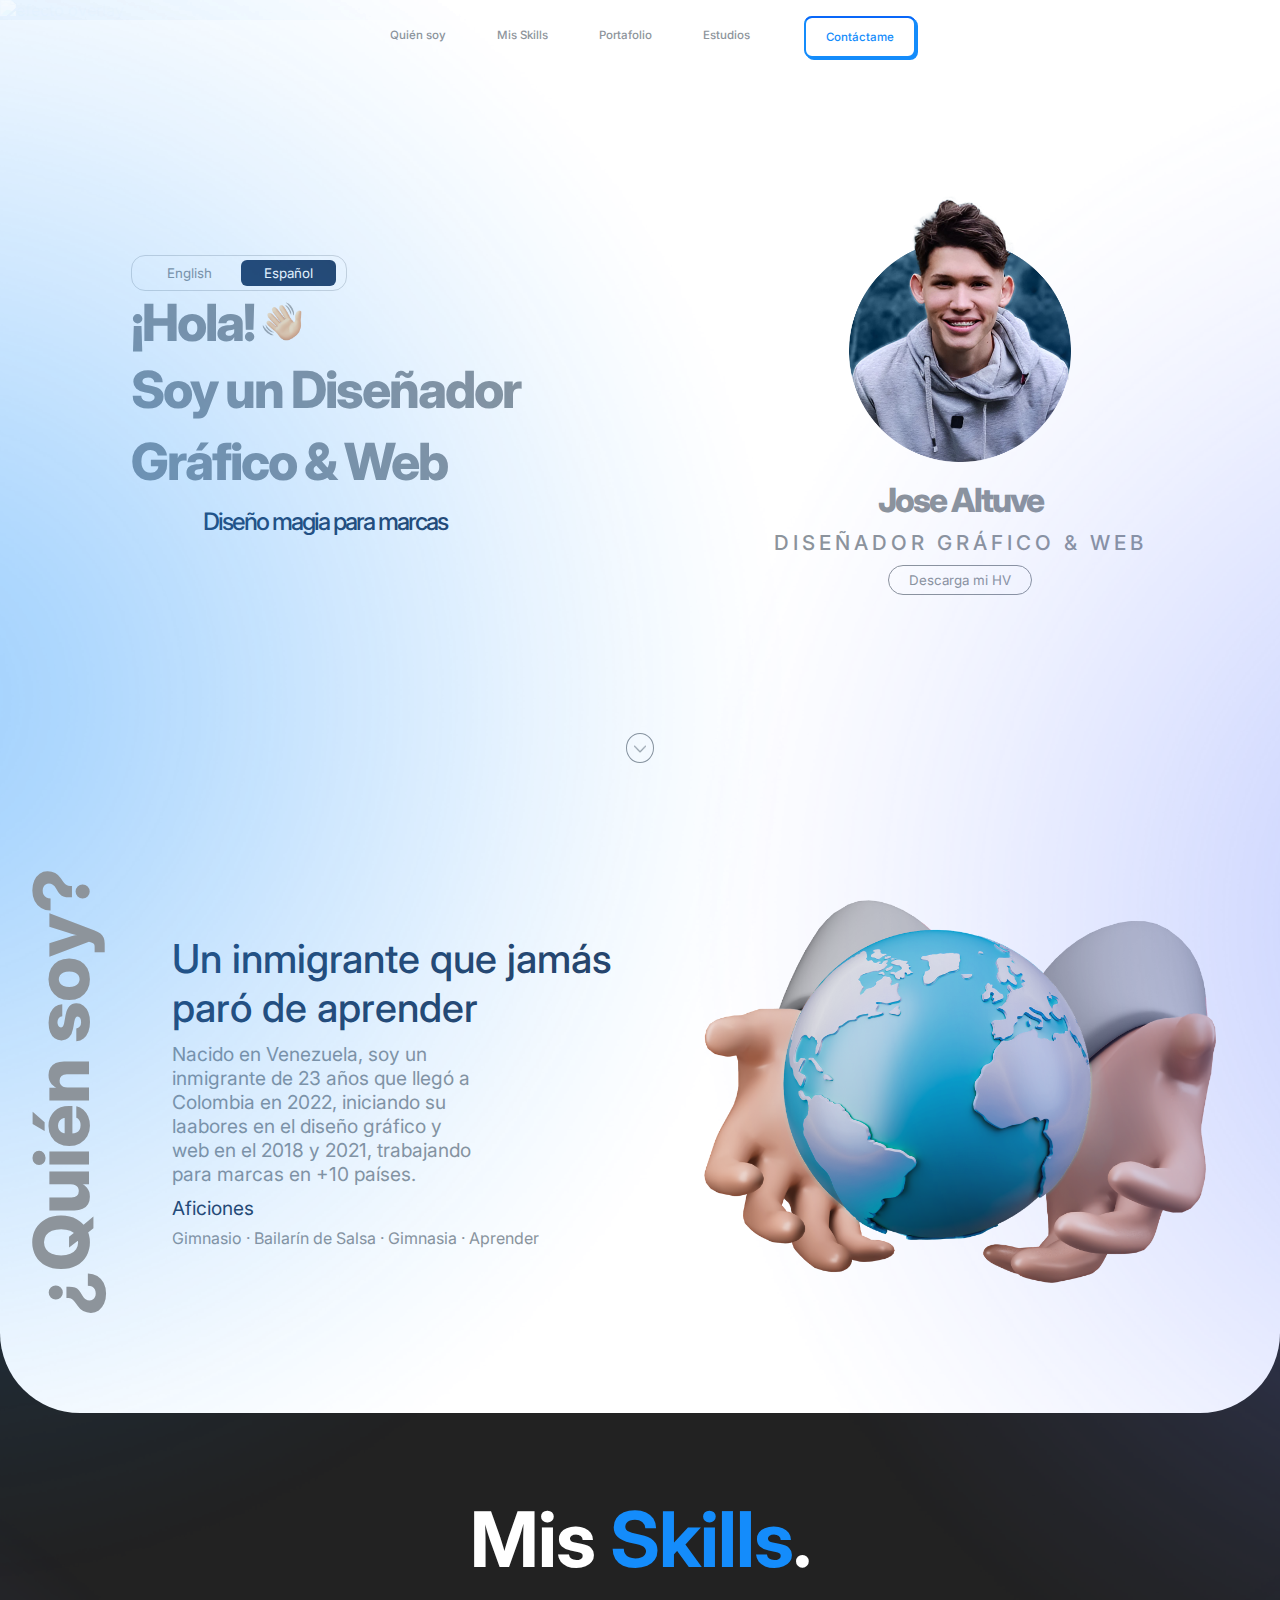
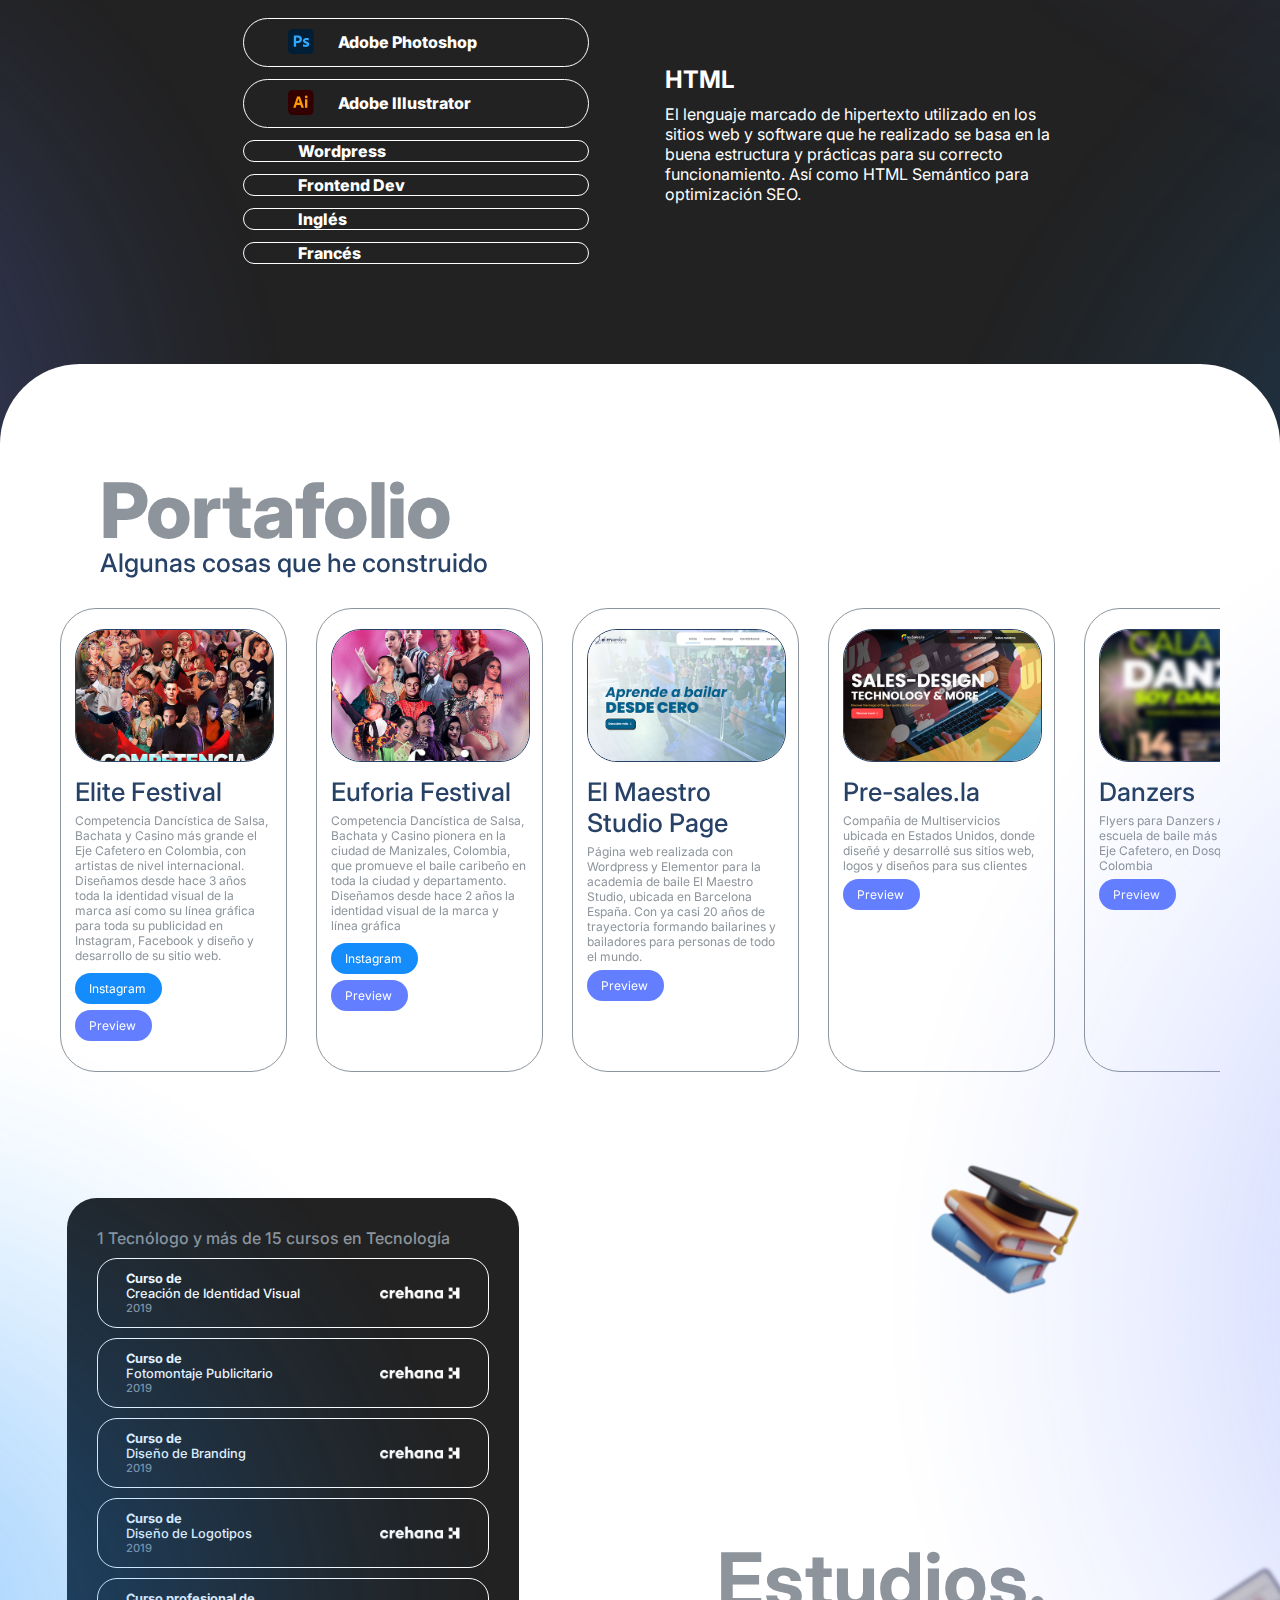
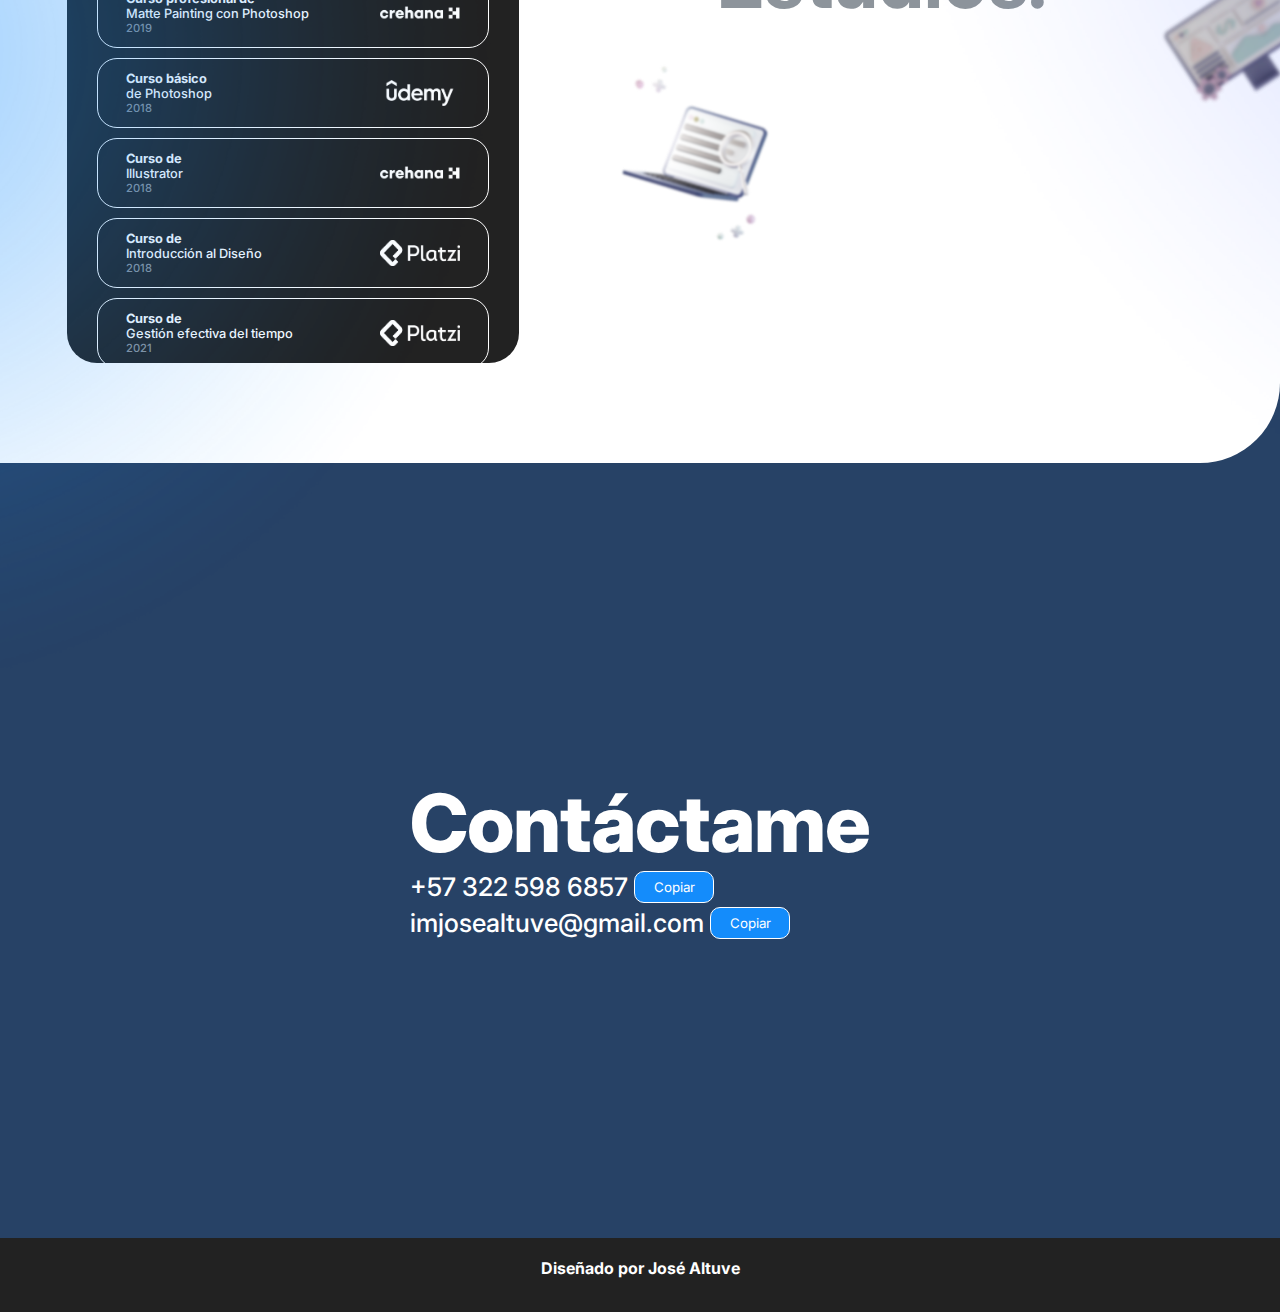
==== commit f40ef00c: "Index changed" ====
--- a/index.html
+++ b/index.html
@@ -5,7 +5,7 @@
     <meta name="viewport" content="width=device-width, initial-scale=1.0">
     <link rel="stylesheet" href="./css/style.css">
     <link href="https://cdn.jsdelivr.net/npm/remixicon@3.2.0/fonts/remixicon.css"rel="stylesheet"/>
-    <title>I'm Jose Altuve</title>
+    <title>Im Jose Altuve</title>
 </head>
 <body>
     <img id="overlay" src="/img/effect.png" alt="efecto overlay">
@@ -16,93 +16,94 @@
     <img src="./img/light-blue.png" alt="light" id="light-purple3">
   <header>
         <ul class="header">
-            <a href="#section-who-i-am"><li class="item-header">Who am I</li></a> 
-            <a href="#skills"><li class="item-header">Skills</li></a>
-            <a href="#portfolio"><li class="item-header">Portfolio</li></a>
-            <a href="#what-i-studied"><li class="item-header">Studies</li></a>
-            <a href="#contact-me"><li class="item-header button-header">Contact me</li></a>
+            <a href="#section-who-i-am"><li class="item-header">Quién soy</li></a> 
+            <a href="#skills"><li class="item-header">Mis Skills</li></a>
+            <a href="#portfolio"><li class="item-header">Portafolio</li></a>
+            <a href="#what-i-studied"><li class="item-header">Estudios</li></a>
+            <a href="#contact-me"><li class="item-header button-header">Contáctame</li></a>
         </ul>
         <div id="title">
             <div id="container-title">
                 <div id="languages">
-                    <button class="button-active-language">English</button>
-                    <button onclick="window.location.href='./index-espanol.html';">Español</button>
-            </div>
-            <h1 id="banner-title">Hi! <img src="./img/hand.png" id="hand" alt="Imagen de emoji de saludo"><br /></h1>
-            <h1 id="banner-title2">I'm a<br/>
-                Developer</h1>
-            <p>Building fun things</p>
-        </div>
-            <div id="container-pic">
-                <img src="./img/jose-altuve.png" alt="Pic of Jose Altuve" id="pic">
-                <p>Jose Altuve</p>
-                <p>FRONTEND DEVELOPER</p>
-                <button onclick="window.open('https://drive.google.com/file/d/1qUx9gcq7LwquBJVdl7QeTpgN_gPk28eZ/view?usp=sharing', '_blank');"><i class="ri-file-paper-2-fill"></i> Download my resume</button>
-            </div>
-        </div>  
+                    <button onclick="window.location.href='./graphic-designer.html';">English</button>
+                    <button class="button-active-language" onclick="window.location.href='./index.html';">Español</button>
+                </div>
+            <h1 class="banner-title bt">¡Hola! <img src="./img/hand.png" id="hand" alt="Imagen de emoji de saludo"><br /></h1>
+            <h1 class="banner-title2 bt2">Soy un Diseñador<br/>
+                Gráfico & Web</h1>
+            <p>Diseño magia para marcas</p>
+        </div>
+        <div id="container-pic">
+            <img src="./img/jose-altuve.png" alt="Pic of Jose Altuve" id="pic">
+            <p>Jose Altuve</p>
+            <p>DISEÑADOR GRÁFICO & WEB</p>
+            <button onclick="window.open('https://drive.google.com/file/d/1SASoItuAYnDrOxIbaa1dA-6DlUIDEKAr/view?usp=sharing', '_blank');"><i class="ri-file-paper-2-fill"></i> Descarga mi HV</button>
+        </div>
+    </div> 
         <a href="#section-who-i-am"><button id="arrow-button" ><img src="./img/arrow-down.png" alt="arrow-down" id="arrow-in-button"></button></a>
         
     </header>
     <div id="section-who-i-am">
         <div id="quiensoy">
             <div id="cont-quien-soy">
-                <h1>Who am I?</h1>
+                <h1>¿Quién soy?</h1>
             </div>
             <div id="about-me">
-                <h2>An immigrant who never<br />
-                    stopped learning</h2>
-                <p id="info">Born in Venezuela, I am<br />
-                a 23-year-old immigrant who arrived<br />
-                in Colombia in 2022, starting <br />
-                my self-taught studies in software<br />
-                development that same year,<br />
-                initially as a graphic designer.</p>
+                <h2>Un inmigrante que jamás <br />
+                paró de aprender</h2>
+                <p id="info">Nacido en Venezuela, soy un <br />
+                inmigrante de 23 años que llegó a<br />
+                Colombia en 2022, iniciando su <br />
+                laabores en el diseño gráfico y<br />
+                web en el 2018 y 2021, trabajando<br />
+                para marcas en +10 países.</p>
 
-                <p id="aficiones-title">Hobbies</p>
-                <p id="aficion">Gym · Salsa Dancer · Gymnastics · Learning</p>
+                <p id="aficiones-title">Aficiones</p>
+                <p id="aficion">Gimnasio · Bailarín de Salsa · Gimnasia · Aprender</p>
             </div>
         </div>
         <img src="./img/mundo.png" alt="Imagen de la tierra" id="mundo">
     </div>
     <div id="skills">
-        <h1><span id="word-skills">Skills</span>.</h1>
+        <h1>Mis <span id="word-skills">Skills</span>.</h1>
         <div id="container">
             <div>
-                <span id="bs-html" class="button-skill" ><i class="ri-html5-fill skill-button"></i> Advanced HTML <i class="ri-arrow-right-line arrow-right"></i></span>
-                <span class="button-skill" id="bs-css"><i class="ri-css3-fill skill-button"></i> Advanced CSS <i class="ri-arrow-right-line arrow-right"></i></span>
-                <span class="button-skill" id="bs-js"><i class="ri-javascript-fill skill-button"></i> Advanced JS <i class="ri-arrow-right-line arrow-right"></i></span>
-                <span class="button-skill-2" id="bs-python"><svg version="1.1"
-                    id="svg2" inkscape:export-filename="python-logo-only.png" inkscape:export-xdpi="232.44" inkscape:export-ydpi="232.44" inkscape:version="1.2.1 (9c6d41e410, 2022-07-14)" sodipodi:docname="python-logo-only.svg" sodipodi:version="0.32" xmlns:cc="http://creativecommons.org/ns#" xmlns:dc="http://purl.org/dc/elements/1.1/" xmlns:inkscape="http://www.inkscape.org/namespaces/inkscape" xmlns:rdf="http://www.w3.org/1999/02/22-rdf-syntax-ns#" xmlns:sodipodi="http://sodipodi.sourceforge.net/DTD/sodipodi-0.dtd" xmlns:svg="http://www.w3.org/2000/svg"
-                    xmlns="http://www.w3.org/2000/svg" xmlns:xlink="http://www.w3.org/1999/xlink" x="0px" y="0px" viewBox="0 0 83.4 101"
-                    style="enable-background:new 0 0 83.4 101;" xml:space="preserve" class="svg-python skill-button-2">
-               <sodipodi:namedview  bordercolor="#666666" borderopacity="1.0" gridtolerance="10.0" guidetolerance="10.0" height="40mm" id="base" inkscape:current-layer="svg2" inkscape:cx="91.558698" inkscape:cy="47.9926" inkscape:deskcolor="#d1d1d1" inkscape:document-units="pt" inkscape:pagecheckerboard="0" inkscape:pageopacity="0.0" inkscape:pageshadow="2" inkscape:showpageshadow="2" inkscape:window-height="2080" inkscape:window-maximized="0" inkscape:window-width="1976" inkscape:window-x="1092" inkscape:window-y="72" inkscape:zoom="2.1461642" objecttolerance="10.0" pagecolor="#ffffff" showgrid="false" units="mm" width="210mm">
-                   </sodipodi:namedview>
-               <linearGradient id="path1948_1_" gradientUnits="userSpaceOnUse" x1="408.2923" y1="-293.4356" x2="517.3087" y2="-387.2295" gradientTransform="matrix(0.5625 0 0 -0.568 -232.4082 -163.463)">
-                   <stop  offset="0" style="stop-color:#5A9FD4"/>
-                   <stop  offset="1" style="stop-color:#306998"/>
-               </linearGradient>
-               <path id="path1948" class="st0" d="M54.9,0c-4.6,0-9,0.4-12.8,1.1C30.8,3.1,28.7,7.3,28.7,15v10.2h26.8v3.4H28.7H18.6
-                   c-7.8,0-14.6,4.7-16.8,13.6c-2.5,10.2-2.6,16.6,0,27.2c1.9,7.9,6.5,13.6,14.2,13.6h9.2V70.8c0-8.8,7.7-16.7,16.8-16.7h26.8
-                   c7.5,0,13.4-6.1,13.4-13.6V15c0-7.3-6.1-12.7-13.4-13.9C64.3,0.3,59.5,0,54.9,0z M40.4,8.2c2.8,0,5,2.3,5,5.1c0,2.8-2.3,5.1-5,5.1
-                   c-2.8,0-5-2.3-5-5.1C35.4,10.5,37.6,8.2,40.4,8.2z"/>
-               <linearGradient id="path1950_1_" gradientUnits="userSpaceOnUse" x1="559.4551" y1="-443.9974" x2="520.5254" y2="-388.9187" gradientTransform="matrix(0.5625 0 0 -0.568 -232.4082 -163.463)">
-                   <stop  offset="0" style="stop-color:#FFD43B"/>
-                   <stop  offset="1" style="stop-color:#FFE873"/>
-               </linearGradient>
-               <path id="path1950" class="st1" d="M85.6,28.7v11.9c0,9.2-7.8,17-16.8,17H42.1c-7.3,0-13.4,6.3-13.4,13.6v25.5
-                   c0,7.3,6.3,11.5,13.4,13.6c8.5,2.5,16.6,2.9,26.8,0c6.8-2,13.4-5.9,13.4-13.6V86.5H55.5v-3.4h26.8h13.4c7.8,0,10.7-5.4,13.4-13.6
-                   c2.8-8.4,2.7-16.5,0-27.2c-1.9-7.8-5.6-13.6-13.4-13.6L85.6,28.7z M70.6,93.3c2.8,0,5,2.3,5,5.1c0,2.8-2.3,5.1-5,5.1
-                   c-2.8,0-5-2.3-5-5.1C65.5,95.6,67.8,93.3,70.6,93.3z"/>
-               </svg>
-               
-               Intermediate Python <i class="ri-arrow-right-line arrow-right"></i></span>
-                <span class="button-skill" id="bs-english"><i class="ri-speak-fill skill-button"></i> English <i class="ri-arrow-right-line arrow-right"></i></span>
-                <span class="button-skill" id="bs-french"><i class="ri-speak-fill skill-button"></i> French <i class="ri-arrow-right-line arrow-right"></i></span>
-                <span class="button-skill" id="bs-wordpress"><i class="ri-wordpress-fill skill-button"></i> Wordpress <i class="ri-arrow-right-line arrow-right"></i></span>
+                <span id="bs-photoshop" class="button-skill" > <svg class="svg-photoshop svgl" viewBox="0 0 83 80" fill="none" xmlns="http://www.w3.org/2000/svg">
+                    <g clip-path="url(#clip0_906_1855)">
+                    <path d="M67.5214 0H14.5299C6.50526 0 0 6.50526 0 14.5299V65.4701C0 73.4947 6.50526 80 14.5299 80H67.5214C75.546 80 82.0513 73.4947 82.0513 65.4701V14.5299C82.0513 6.50526 75.546 0 67.5214 0Z" fill="#001E36"/>
+                    <path d="M18.4758 56.1007V20.9284C18.4758 20.6721 18.5859 20.5431 18.8061 20.5431C19.3926 20.5431 19.928 20.5345 20.7357 20.5156C21.5425 20.4975 22.414 20.4792 23.3502 20.4606C24.286 20.4424 25.2768 20.4241 26.3226 20.4055C27.3683 20.3874 28.4049 20.3783 29.4324 20.3779C32.2207 20.3779 34.5692 20.7265 36.4778 21.4238C38.1996 22.0062 39.7697 22.9651 41.074 24.2309C42.1797 25.3281 43.0341 26.6521 43.5784 28.1115C44.0933 29.5318 44.3542 31.0316 44.3491 32.5424C44.3491 35.4786 43.6702 37.9005 42.3125 39.808C40.9458 41.7235 39.0247 43.1739 36.8082 43.9638C34.4964 44.8264 31.9274 45.1189 29.1022 45.1189C28.2946 45.1189 27.7258 45.1098 27.3958 45.0914C27.0656 45.0733 26.5703 45.0641 25.9098 45.0639V56.0457C25.9194 56.113 25.9132 56.1816 25.8917 56.2461C25.8702 56.3106 25.834 56.3692 25.7859 56.4172C25.7378 56.4653 25.6792 56.5015 25.6147 56.523C25.5502 56.5445 25.4816 56.5507 25.4143 56.5411H18.8611C18.604 56.5411 18.4758 56.3948 18.4758 56.1007ZM25.9098 27.1482V38.62C26.3862 38.657 26.8265 38.6753 27.2307 38.675H29.0471C30.3836 38.6706 31.7113 38.4586 32.9828 38.0467C34.0732 37.7228 35.0476 37.0923 35.7899 36.2303C36.5054 35.3866 36.8632 34.2124 36.8633 32.7076C36.8923 31.6428 36.6153 30.5921 36.065 29.6802C35.4866 28.7983 34.6506 28.1161 33.6707 27.7262C32.3913 27.2289 31.0246 26.9949 29.6526 27.0382C28.7718 27.0382 27.9921 27.0473 27.3134 27.0656C26.6339 27.0846 26.1661 27.1121 25.9098 27.1482Z" fill="#31A8FF"/>
+                    <path d="M65.6311 36.534C64.5967 36.0025 63.495 35.6137 62.3561 35.3781C61.1011 35.0902 59.8181 34.9425 58.5306 34.9377C57.8342 34.9189 57.1387 35.0023 56.4665 35.1855C56.0386 35.2807 55.6583 35.5245 55.3931 35.8735C55.2137 36.1526 55.1182 36.4774 55.118 36.8092C55.128 37.1311 55.2441 37.4407 55.4482 37.6899C55.7697 38.066 56.1626 38.3747 56.604 38.5981C57.3888 39.0207 58.1975 39.3975 59.0259 39.7265C60.8732 40.3449 62.6384 41.1858 64.2825 42.2309C65.4025 42.9378 66.3293 43.9119 66.9796 45.0656C67.5265 46.1581 67.8003 47.3669 67.7778 48.5884C67.8107 50.2013 67.3498 51.7858 66.4568 53.1294C65.5007 54.4933 64.1728 55.5537 62.6312 56.1842C60.961 56.9179 58.8969 57.2849 56.439 57.2851C54.8775 57.3009 53.3186 57.1533 51.7878 56.8448C50.5818 56.6236 49.4077 56.2539 48.2926 55.7439C48.1722 55.6818 48.0721 55.5867 48.0039 55.4697C47.9356 55.3527 47.9021 55.2187 47.9073 55.0834V49.1388C47.9007 49.0806 47.91 49.0217 47.9342 48.9683C47.9585 48.915 47.9968 48.8693 48.045 48.836C48.0923 48.8093 48.1466 48.7976 48.2006 48.8026C48.2547 48.8075 48.306 48.8288 48.3477 48.8636C49.6646 49.6401 51.0945 50.2065 52.5859 50.5424C53.9005 50.8719 55.2489 51.0473 56.604 51.0653C57.8881 51.0653 58.833 50.9001 59.4387 50.5699C59.7123 50.4447 59.9437 50.2429 60.1049 49.9889C60.2661 49.7349 60.3502 49.4396 60.347 49.1388C60.347 48.6623 60.0718 48.2037 59.5214 47.7627C58.971 47.3224 57.8518 46.7903 56.1637 46.1664C54.4354 45.5649 52.7967 44.7317 51.2924 43.6896C50.2165 42.9413 49.3305 41.9516 48.7054 40.7998C48.1641 39.7152 47.8904 38.5167 47.9073 37.3046C47.9042 35.8482 48.3043 34.4194 49.0632 33.1764C49.9284 31.8076 51.1709 30.718 52.641 30.039C54.2553 29.2322 56.2735 28.8286 58.6958 28.828C60.1143 28.8166 61.5315 28.9178 62.934 29.1307C63.9497 29.2596 64.9426 29.5281 65.8847 29.9289C65.9594 29.9503 66.0281 29.9888 66.0854 30.0413C66.1427 30.0939 66.1871 30.159 66.2149 30.2316C66.2521 30.366 66.2706 30.5049 66.27 30.6444V36.2037C66.2738 36.2684 66.2605 36.333 66.2316 36.3909C66.2026 36.4489 66.1589 36.4982 66.1049 36.534C66.0313 36.5706 65.9502 36.5897 65.868 36.5897C65.7858 36.5897 65.7047 36.5706 65.6311 36.534Z" fill="#31A8FF"/>
+                    </g>
+                    <defs>
+                    <clipPath id="clip0_906_1855">
+                    <rect width="82.0513" height="80" fill="white"/>
+                    </clipPath>
+                    </defs>
+                    </svg>
+                    
+                               Adobe Photoshop <i class="ri-arrow-right-line arrow-right"></i></span>
+                <span class="button-skill" id="bs-illustrator"><svg class="svg-illustrator svgl" viewBox="0 0 83 80" fill="none" xmlns="http://www.w3.org/2000/svg">
+                    <g clip-path="url(#clip0_906_1865)">
+                    <path d="M67.5214 0H14.5299C6.50526 0 0 6.50526 0 14.5299V65.4701C0 73.4947 6.50526 80 14.5299 80H67.5214C75.546 80 82.0513 73.4947 82.0513 65.4701V14.5299C82.0513 6.50526 75.546 0 67.5214 0Z" fill="#330000"/>
+                    <path d="M39.7607 48.0096H27.0459L24.4589 56.0459C24.4237 56.1924 24.3384 56.3221 24.2178 56.4125C24.0972 56.503 23.9489 56.5485 23.7984 56.5413H17.3584C16.9911 56.5413 16.8627 56.3395 16.9731 55.9358L27.9815 24.2312C28.0917 23.901 28.2018 23.5249 28.3119 23.1028C28.4559 22.3684 28.5296 21.622 28.5321 20.8736C28.5246 20.8213 28.5294 20.7679 28.5461 20.7178C28.5629 20.6676 28.591 20.6221 28.6284 20.5847C28.6658 20.5473 28.7114 20.5191 28.7615 20.5024C28.8117 20.4856 28.865 20.4808 28.9174 20.4883H37.669C37.9255 20.4883 38.0722 20.58 38.1094 20.7635L50.6042 55.9908C50.7143 56.3581 50.6041 56.5416 50.2739 56.5413H43.1183C42.9954 56.5549 42.8717 56.5233 42.7704 56.4524C42.6692 56.3815 42.5971 56.2761 42.5679 56.156L39.7607 48.0096ZM29.0274 41.0743H37.7241C37.504 40.3407 37.2471 39.515 36.9536 38.5973C36.6594 37.6805 36.3476 36.6989 36.0179 35.6525C35.6876 34.6068 35.3572 33.561 35.027 32.5151C34.6968 31.4693 34.3941 30.4602 34.1189 29.4877C33.8436 28.5159 33.5959 27.6261 33.3759 26.8182H33.3208C33.0109 28.3048 32.6251 29.7745 32.1649 31.2216C31.6506 32.8729 31.1276 34.5609 30.5961 36.2855C30.0637 38.0108 29.5408 39.6071 29.0274 41.0743Z" fill="#FF9A00"/>
+                    <path d="M58.0343 26.3229C57.4729 26.3455 56.9131 26.2493 56.3914 26.0406C55.8697 25.8319 55.398 25.5155 55.007 25.112C54.6171 24.691 54.3142 24.1971 54.1158 23.6587C53.9174 23.1202 53.8274 22.5479 53.851 21.9746C53.831 21.4069 53.9309 20.8414 54.1443 20.315C54.3577 19.7886 54.6798 19.3131 55.0894 18.9197C55.4951 18.5303 55.974 18.2252 56.4984 18.0221C57.0227 17.8189 57.5822 17.7218 58.1443 17.7363C59.4654 17.7363 60.5021 18.1307 61.2543 18.9197C61.634 19.3297 61.9291 19.8105 62.1227 20.3347C62.3163 20.8589 62.4046 21.4162 62.3826 21.9746C62.4056 22.5501 62.3127 23.1245 62.1094 23.6634C61.9061 24.2024 61.5966 24.695 61.1992 25.112C60.7839 25.5214 60.2882 25.8404 59.7435 26.0488C59.1988 26.2572 58.6169 26.3505 58.0343 26.3229ZM54.2362 55.9909V29.6805C54.2362 29.3503 54.3825 29.1851 54.6766 29.1851H61.4469C61.7403 29.1851 61.887 29.3502 61.8873 29.6805V55.9909C61.8873 56.3582 61.7405 56.5416 61.4469 56.5414H54.7317C54.4015 56.5414 54.2364 56.3579 54.2362 55.9909Z" fill="#FF9A00"/>
+                    </g>
+                    <defs>
+                    <clipPath id="clip0_906_1865">
+                    <rect width="82.0513" height="80" fill="white"/>
+                    </clipPath>
+                    </defs>
+                    </svg>
+                     Adobe Illustrator <i class="ri-arrow-right-line arrow-right"></i></span>
+                <span class="button-skill" id="bs-wordpress"><i class="ri-wordpress-fill skill-button wordpress-icon"></i> Wordpress <i class="ri-arrow-right-line arrow-right"></i></span>
+
+                <span class="button-skill" id="bs-frontend"><i class="ri-reactjs-fill skill-button wordpress-icon"></i> Frontend Dev <i class="ri-arrow-right-line arrow-right"></i></span>
+                <span class="button-skill" id="bs-english"><i class="ri-speak-fill skill-button"></i> Inglés <i class="ri-arrow-right-line arrow-right"></i></span>
+                <span class="button-skill" id="bs-french"><i class="ri-speak-fill skill-button"></i> Francés <i class="ri-arrow-right-line arrow-right"></i></span>
             </div>
             <div>
                 <h2 id="h2">HTML</h2>
-            <p id="paragraph">The markup language used in the websites and software I have created is based on good structure and practices for proper functionality. It also includes Semantic HTML for SEO optimization
+            <p id="paragraph">El lenguaje marcado de hipertexto utilizado en los sitios web y software que he realizado se basa en la buena estructura y prácticas para su correcto funcionamiento. Así como HTML Semántico para optimización SEO.
             </p>
             </div>
         </div>
@@ -110,221 +111,170 @@
     <img src="./img/light-blue.png" alt="light" id="light-blue2">
     <img src="./img/light-purple.png" alt="light" id="light-purple2">
     <div id="portfolio">
-        <h1 id="portfolio-title">Portfolio</h1>
-        <h2 id="subtitle">Some things I have built</h2>
+        <h1 id="portfolio-title">Portafolio</h1>
+        <h2 id="subtitle">Algunas cosas que he construido</h2>
         <div id="container-portfolio">
             <div class="ev1 evidence">
-                    <img src="./img/pellizco.png" alt="Imagen del juego pellizco" id="pellizco">
-                    <h2>Pellizco</h2>
-                    <p>This is a game where each player must connect the points in ascending order, i.e., from 1 to 2, from 2 to 3, until reaching number 10. The difficulty of the game lies in not touching the other drawn lines; if the player does, a point is added to their score. Additionally, the player cannot release the click, or they will lose their turn. The player with the fewest points wins.</p>
-
-                    <button id="portfolio-1" onclick="window.open('https://github.com/imjosealtuve/pellizco-game', '_blank');"><i class="ri-github-fill"></i><p>View code</p></button>
-                <button id="portfolio-2" onclick="window.open('https://imjosealtuve.github.io/pellizco-game/', '_blank');"><i class="ri-eye-fill"></i><p>Preview</p></button>
-            </div>
-            <div class="ev1 evidence">
-                    <img src="./img/teslapage.png" alt="Imagen de la pagina de tesla" id="pellizco">
-                    <h2>TESLA - Website Recreation</h2>
-                    <p>Made with HTML and CSS</p>
-                    <button id="portfolio-1" onclick="window.open('https://github.com/imjosealtuve/tesla-page', '_blank');"><i class="ri-github-fill"></i><p>View code</p></button>
-                    <button id="portfolio-2" onclick="window.open('https://imjosealtuve.github.io/tesla-page/', '_blank');"><i class="ri-eye-fill"></i><p>Preview</p></button>
+                <img src="./img/elite2.jpg" alt="Imagen de Elite Festival Competencia de Salsa y Bachata" id="pellizco">
+                <h2>Elite Festival</h2>
+                <p>Competencia Dancística de Salsa, Bachata y Casino más grande el Eje Cafetero en Colombia, con artistas de nivel internacional. Diseñamos desde hace 3 años toda la identidad visual de la marca así como su línea gráfica para toda su publicidad en Instagram, Facebook y diseño y desarrollo de su sitio web.</p>
+                <button id="portfolio-1" onclick="window.open('https://www.instagram.com/elitefestival.co', '_blank');"><i class="ri-instagram-line"></i><p>Instagram</p></button>
+                <button id="portfolio-2" onclick="window.open('https://www.behance.net/gallery/209035857/Competencia-Internacional-de-Danza-Identidad-Visual', '_blank');"><i class="ri-eye-fill"></i><p>Preview</p></button>
+            </div>
+            <div class="ev1 evidence">
+                <img src="./img/euforia2.jpg" alt="Imagen de Euforia, competencia de salsa y bachata" id="pellizco">
+                <h2>Euforia Festival</h2>
+                <p>Competencia Dancística de Salsa, Bachata y Casino pionera en la ciudad de Manizales, Colombia, que promueve el baile caribeño en toda la ciudad y departamento. Diseñamos desde hace 2 años la identidad visual de la marca y línea gráfica</p>
+                <button id="portfolio-1" onclick="window.open('https://www.instagram.com/euforia.festival/', '_blank');"><i class="ri-instagram-line"></i><p>Instagram</p></button>
+                <button id="portfolio-2" onclick="window.open('https://www.behance.net/gallery/209034529/Competencia-de-baile-Identidad-visual', '_blank');"><i class="ri-eye-fill"></i><p>Preview</p></button>
             </div>
             <div class="ev1 evidence">
                 <img src="./img/elmaestrostudio.png" alt="Imagen del el maestro estudio" id="pellizco">
                 <h2>El Maestro Studio Page</h2>
-                <p>Website created with WordPress and Elementor for El Maestro Studio, a dance academy located in Barcelona, Spain. With nearly 20 years of experience training dancers and performers from around the world.</p>
+                <p>Página web realizada con Wordpress y Elementor para la academia de baile El Maestro Studio, ubicada en Barcelona España. Con ya casi 20 años de trayectoria formando bailarines y bailadores para personas de todo el mundo.</p>
                 <button id="portfolio-2" onclick="window.open('https://www.elmaestrostudio.com', '_blank');" ><i class="ri-eye-fill"></i><p>Preview</p></button>
             </div>
             <div class="ev1 evidence">
-                <img src="./img/bunnygame.png" alt="Imagen de Bunny Game" id="pellizco">
-                <h2>Bunny Game</h2>
-                <p>A small video game without JavaScript, where you simulate target shooting with rabbits.</p>
-                <button id="portfolio-1" onclick="window.open('https://github.com/imjosealtuve/bunnygame', '_blank');"><i class="ri-github-fill"></i><p>View code</p></button>
-                <button id="portfolio-2" onclick="window.open('https://imjosealtuve.github.io/bunnygame/', '_blank');"><i class="ri-eye-fill"></i><p>Preview</p></button>
-            </div>
-            <div class="ev1 evidence">
-                <img src="./img/senaLogIn.png" alt="Imagen de un LogIn hecho para el SENA" id="pellizco">
-                <h2>Final Project - SENA</h2>
-                <p>Login created for CDITI SENA as part of my final project, made with HTML and CSS</p>
-                <button id="portfolio-1" onclick="window.open('https://github.com/imjosealtuve/logIn-proyecto-sena', '_blank');"><i class="ri-github-fill"></i><p>View code</p></button>
-                <button id="portfolio-2" onclick="window.open('https://imjosealtuve.github.io/logIn-proyecto-sena/', '_blank');"><i class="ri-eye-fill"></i><p>Preview</p></button>
-            </div>
-            <div class="ev1 evidence">
-                <img src="./img/calculadoraCombustible.png" alt="Imagen de calculadora de combustible" id="pellizco">
-                <h2>Fuel Calculator</h2>
-                <p>To calculate how far your car/motorcycle will travel based on its range and the liters refueled.</p>
-                <button id="portfolio-1" onclick="window.open('https://github.com/imjosealtuve/calculadora-combustible', '_blank');"><i class="ri-github-fill"></i><p>View code</p></button>
-                <button id="portfolio-2" onclick="window.open('https://imjosealtuve.github.io/calculadora-combustible/', '_blank');"><i class="ri-eye-fill"></i><p>Preview</p></button>
+                <img src="./img/presales}.jpg" alt="Imagen de Presales.la, multiservicios" id="pellizco">
+                <h2>Pre-sales.la</h2>
+                <p>Compañia de Multiservicios ubicada en Estados Unidos, donde diseñé y desarrollé sus sitios web, logos y diseños para sus clientes</p>
+                <button id="portfolio-2" onclick="window.open('https://pre-sales.la/', '_blank');" ><i class="ri-eye-fill"></i><p>Preview</p></button>
+            </div>
+            <div class="ev1 evidence">
+                <img src="./img/danzers.jpg" alt="Imagen de un LogIn hecho para el SENA" id="pellizco">
+                <h2>Danzers</h2>
+                <p>Flyers para Danzers Academy, la escuela de baile más grande del Eje Cafetero, en Dosquebradas, Colombia</p>
+                <button id="portfolio-2" onclick="window.open('https://www.behance.net/gallery/209035921/Academia-de-baile-Identidad-Visual', '_blank');"><i class="ri-eye-fill"></i><p>Preview</p></button>
+            </div>
+            <div class="ev1 evidence">
+                <img src="./img/click.jpg" alt="Imagen de un LogIn hecho para el SENA" id="pellizco">
+                <h2>Click Trading</h2>
+                <p>Flyers para Click Trading Academy, única escuela de trading a nivel presencial en Pereira, Colombia</p>
+                <button id="portfolio-2" onclick="window.open('https://www.behance.net/gallery/209036239/Flyer-Academia-de-Trading', '_blank');"><i class="ri-eye-fill"></i><p>Preview</p></button>
+            </div>
+            <div class="ev1 evidence">
+                <img src="./img/pellizco.png" alt="Imagen del juego pellizco" id="pellizco">
+                <h2>Pellizco</h2>
+                <p>Es un juego donde cada player debe conectar los puntos en orden ascendente, es decir: del 1 al 2, del 2 al 3, hasta llegar al número 10. La dificultad del juego radica en no tocar las otras líneas dibujadas, si lo hacen se suma un punto. Y el jugador no puede soltar el click porque pierde su turno. El jugado con menos puntos gana</p>
+                <button id="portfolio-1" onclick="window.open('https://github.com/imjosealtuve/pellizco-game', '_blank');"><i class="ri-github-fill"></i><p>View code</p></button>
+                <button id="portfolio-2" onclick="window.open('https://imjosealtuve.github.io/pellizco-game/', '_blank');"><i class="ri-eye-fill"></i><p>Preview</p></button>
+            </div>
+            <div class="ev1 evidence">
+                <img src="./img/varios.jpg" alt="Imagen del juego pellizco" id="pellizco">
+                <h2>Otros trabajos 2024</h2>
+                <p>Diferentes trabajos realizados para diferentes marcas a lo largo del año 2024</p>
+                <button id="portfolio-2" onclick="window.open('https://www.behance.net/gallery/209035977/Flyer-Design-2024', '_blank');"><i class="ri-eye-fill"></i><p>Preview</p></button>
             </div>
         </div>
         <section>
-            <div id="what-i-studied">
-                <p>1 Technologist and more than 15 courses in Technology</p>
-                <div class="point-of-study-2">
+            <div id="what-i-studied" class="what-i-studied-2">
+                <p>1 Tecnólogo y más de 15 cursos en Tecnología</p>
+<!--                 <div class="point-of-study-2">
                     <div id="subcont-pos-2">
-                        <h1 id="technologist">Technologist in Analysis and <br />Software Development</h1>
+                        <h1 id="technologist">Tecnólogo en Análisis y <br />Desarrollo de Software</h1>
                         <p>2023 - 2025</p>
                     </div>
                     <img src="./img/senaLogo.png" alt="Logo del Sena" class="logoSena">
                     
-                </div>
-                <div class="point-of-study">
-                    <div>
-                        <h1>Supplementary Course</h1>
-                        <h2>in Python</h2>
-                        <p>2024</p>
-                    </div>
-                    <img src="./img/senaLogo.png" alt="Logo del Sena" class="logoSena">
-                    
-                </div>
-                <div class="point-of-study">
-                    <div>
-                        <h1>Practical Course</h1>
-                        <h2>in JavaScript</h2>
-                        <p>2023</p>
+                </div>      -->
+                <div class="point-of-study">
+                    <div>
+                        <h1>Curso de</h1>
+                        <h2>Creación de Identidad Visual</h2>
+                        <p>2019</p>
+                    </div>
+                    <img src="./img/crehanaLogo.png" alt="Logo de Platzi" class="logoPlatzi">
+                </div>
+                <div class="point-of-study">
+                    <div>
+                        <h1>Curso de</h1>
+                        <h2>Fotomontaje Publicitario</h2>
+                        <p>2019</p>
+                    </div>
+                    <img src="./img/crehanaLogo.png" alt="Logo de Platzi" class="logoPlatzi">
+                    
+                </div>
+                <div class="point-of-study">
+                    <div>
+                        <h1>Curso de</h1>
+                        <h2>Diseño de Branding</h2>
+                        <p>2019</p>
+                    </div>
+                    <img src="./img/crehanaLogo.png" alt="Logo de Platzi" class="logoPlatzi">
+                    
+                </div>
+                <div class="point-of-study">
+                    <div>
+                        <h1>Curso de</h1>
+                        <h2>Diseño de Logotipos</h2>
+                        <p>2019</p>
+                    </div>
+                    <img src="./img/crehanaLogo.png" alt="Logo de Platzi" class="logoPlatzi">
+                    
+                </div>
+                <div class="point-of-study">
+                    <div>
+                        <h1>Curso profesional de</h1>
+                        <h2>Matte Painting con Photoshop</h2>
+                        <p>2019</p>
+                    </div>
+                    <img src="./img/crehanaLogo.png" alt="Logo de Platzi" class="logoPlatzi">
+                </div>
+                <div class="point-of-study">
+                    <div>
+                        <h1>Curso básico</h1>
+                        <h2>de Photoshop</h2>
+                        <p>2018</p>
+                    </div>
+                    <img src="./img/udemyLogo.png" alt="Logo de Platzi" class="logoPlatzi">
+                </div>
+                <div class="point-of-study">
+                    <div>
+                        <h1>Curso de</h1>
+                        <h2>Illustrator</h2>
+                        <p>2018</p>
+                    </div>
+                    <img src="./img/crehanaLogo.png" alt="Logo de Platzi" class="logoPlatzi">
+                    
+                </div>
+                <div class="point-of-study">
+                    <div>
+                        <h1>Curso de</h1>
+                        <h2>Introducción al Diseño</h2>
+                        <p>2018</p>
                     </div>
                     <img src="./img/platziLogo.png" alt="Logo de Platzi" class="logoPlatzi">
                     
                 </div>
                 <div class="point-of-study">
                     <div>
-                        <h1>Basic Course</h1>
-                        <h2>in JavaScript</h2>
-                        <p>2023</p>
+                        <h1>Curso de</h1>
+                        <h2>Gestión efectiva del tiempo</h2>
+                        <p>2021</p>
                     </div>
                     <img src="./img/platziLogo.png" alt="Logo de Platzi" class="logoPlatzi">
-                    
-                </div>
-                <div class="point-of-study">
-                    <div>
-                        <h1>Practical Course</h1>
-                        <h2>Asynchronous Programming with JavaScript</h2>
-                        <p>2023</p>
-                    </div>
-                    <img src="./img/platziLogo.png" alt="Logo de Platzi" class="logoPlatzi">
-                    
-                </div>
-                <div class="point-of-study">
-                    <div>
-                        <h1>Fundamentals of</h1>
-                        <h2>Software Engineering</h2>
-                        <p>2023</p>
-                    </div>
-                    <img src="./img/platziLogo.png" alt="Logo de Platzi" class="logoPlatzi">
-                    
-                </div>
-                <div class="point-of-study">
-                    <div>
-                        <h1>Practical Course</h1>
-                        <h2>of Frontend Developer</h2>
-                        <p>2023</p>
-                    </div>
-                    <img src="./img/platziLogo.png" alt="Logo de Platzi" class="logoPlatzi">
-                    
-                </div>
-                <div class="point-of-study">
-                    <div>
-                        <h1>Course in</h1>
-                        <h2>Frontend Developer</h2>
-                        <p>2022</p>
-                    </div>
-                    <img src="./img/platziLogo.png" alt="Logo de Platzi" class="logoPlatzi">
-                    
-                </div>
-                <div class="point-of-study">
-                    <div>
-                        <h1>Course on</h1>
-                        <h2>ECMASCRIPT: History and Versions of Javascript</h2>
-                        <p>2022</p>
-                    </div>
-                    <img src="./img/platziLogo.png" alt="Logo de Platzi" class="logoPlatzi">
-                    
-                </div>
-                <div class="point-of-study">
-                    <div>
-                        <h1>Professional Course</h1>
-                        <h2>on Git and Github</h2>                        
-                        <p>2022</p>
-                    </div>
-                    <img src="./img/platziLogo.png" alt="Logo de Platzi" class="logoPlatzi">
-                    
-                </div>
-                <div class="point-of-study">
-                    <div>
-                        <h1>Prework Course</h1>
-                        <h2>Development Environment Setup on Linux</h2>                        
-                        <p>2022</p>
-                    </div>
-                    <img src="./img/platziLogo.png" alt="Logo de Platzi" class="logoPlatzi">
-                    
-                </div>
-                <div class="point-of-study">
-                    <div>
-                        <h1>Prework Course</h1>
-                        <h2>Development Environment Setup on Windows</h2>                        
-                        <p>2022</p>
-                    </div>
-                    <img src="./img/platziLogo.png" alt="Logo de Platzi" class="logoPlatzi">
-                    
-                </div>
-                <div class="point-of-study">
-                    <div>
-                        <h1>Introduction Course</h1>
-                        <h2>to the Terminal and Command Line</h2>                        
-                        <p>2022</p>
-                    </div>
-                    <img src="./img/platziLogo.png" alt="Logo de Platzi" class="logoPlatzi">
-                    
-                </div>
-                <div class="point-of-study">
-                    <div>
-                        <h1>Course on</h1>
-                        <h2>Effective Time Management</h2>                        
-                        <p>2022</p>
-                    </div>
-                    <img src="./img/platziLogo.png" alt="Logo de Platzi" class="logoPlatzi">
-                    
-                </div>
-                <div class="point-of-study">
-                    <div>
-                        <h1>Course on</h1>
-                        <h2>Basic Computing</h2>
-                        <p>2022</p>
-                    </div>
-                    <img src="./img/platziLogo.png" alt="Logo de Platzi" class="logoPlatzi">
-                    
-                </div>
-                <div class="point-of-study">
-                    <div>
-                        <h1>Course on</h1>
-                        <h2>Basic Programming</h2>
-                        <p>2022</p>
-                    </div>
-                    <img src="./img/platziLogo.png" alt="Logo de Platzi" class="logoPlatzi">
-                    
-                </div>
-                
+                </div>
             </div>
             <img id="img-book" src="/img/estudiosPng1.png" alt="Imagen de un libro">
             <img id="img-pc" src="/img/estudiosPng2.png" alt="Imagen de un PC">
             <img id="img-laptop" src="/img/estudiosPng3.png" alt="Imagen de un laptop">
-            <h1 id="estudio-title">Studies.</h1>
+            <h1 id="estudio-title">Estudios.</h1>
         </section>
     </div>
     <div id="contact-me">
         <div>
-            <h1>Contact me</h1>
-            <h2><span id="url2">+57 322 598 6857 </span><span><button id="copy2" onclick="copyUrl2()"><i class="ri-file-copy-line"></i>Copy</button></span></h2>
-            <h2 ><span id="url">imjosealtuve@gmail.com  </span><span><button id="copy" onclick="copyUrl()"><i class="ri-file-copy-line"></i>Copy</button></span></h2> 
+            <h1>Contáctame</h1>
+            <h2><span id="url2">+57 322 598 6857 </span><span><button id="copy2" onclick="copyUrl4()"><i class="ri-file-copy-line"></i>Copiar</button></span></h2>
+            <h2 ><span id="url">imjosealtuve@gmail.com  </span><span><button id="copy" onclick="copyUrl3()"><i class="ri-file-copy-line"></i>Copiar</button></span></h2> 
         </div>
         <!-- <form>
-            <input type="text" name="tucorreo" placeholder="Your email">
-            <input type="text" name="asunto" placeholder="Subject">
-            <input type="text" name="mensaje" placeholder="Message" id="message">
-            <input type="submit" value="Send">
+            <input type="text" name="tucorreo" placeholder="Tu correo">
+            <input type="text" name="asunto" placeholder="Asunto">
+            <input type="text" name="mensaje" placeholder="Mensaje" id="message">
+            <input type="submit" value="Enviar">
         </form> -->
     </div>
-    <footer><div><a href="https://github.com/imjosealtuve" target="_blank"><i class="ri-github-fill"></i></a></div>
-        <div><a href="https://linkedin.com/in/imjosealtuve/" target="_blank"><i class="ri-linkedin-box-fill"></i></a></div></footer>
-    <script src="./js/main.js"></script>
+    <footer><div><p id="footer">Diseñado por José Altuve</p></div></footer>
+    <script src="./js/main-design.js"></script>
 </body>
-</html>+</html>
--- a/css/style.css
+++ b/css/style.css
@@ -229,7 +229,27 @@
     color: var(--gray);
     font-weight: var(--title-size);
 }
-
+.banner-title{
+    letter-spacing: clamp(-2px,-3px,-3px);
+    background-color: var(--white);
+    color: var(--gray);
+    font-weight: var(--title-size);
+    font-size: clamp(2rem,4vw,5rem);
+}
+.banner-title2{
+    letter-spacing: clamp(-2px,-3px,-3px);
+    background-color: var(--white);
+    line-height: clamp(3rem, 5.8vw, 4.5rem);
+    font-size: clamp(3rem,6vw,7rem);
+    color: var(--gray);
+    font-weight: var(--title-size);
+}
+.bt{
+    font-size: clamp(2rem,4vw,5rem);
+}
+.bt2{
+    font-size: clamp(1.6rem,4vw,4rem);
+}
 #hand{
     background-color: var(--white);
     width: clamp(20px,40px,80px);
@@ -438,15 +458,25 @@
     padding-right: 0px;
     width: 19rem;
 }
-.svg-python{
+.svg-python {
     position: relative;
     margin-right: 10px;
-    padding: 10px 14px 12px  4px;
+    padding: 10px 14px 12px 4px;
     flex-direction: column;
-    color: white;
+    fill: white;
     height: auto;
     width: 26px;
-    fill: var(--white);
+    background-color: transparent;
+    overflow: visible;
+  }
+.svgl{
+    position: relative;
+    margin-right: 10px;
+    padding: 10px 14px 12px 4px;
+    flex-direction: column;
+    fill: white;
+    height: auto;
+    width: 26px;
     background-color: transparent;
     overflow: visible;
 }
@@ -485,7 +515,9 @@
     font-size: 40px;
     border: none;
 }
-
+.wordpress-icon{
+    color: var(--blue)
+}
 .arrow-right{
     visibility: hidden;
     margin-left: 8px;
@@ -702,7 +734,9 @@
     color: var(--gray );
     font-weight: 500;
 }
-
+.what-i-studied-2{
+    width: 50vw;
+}
 #what-i-studied div div h1{
     font-size:  0.8rem;
     letter-spacing: 0px;
@@ -989,3 +1023,8 @@
 a{
     text-decoration: none;
 }
+#footer{
+    color: white;
+    font-weight: 700;
+    margin-top: 18px;
+}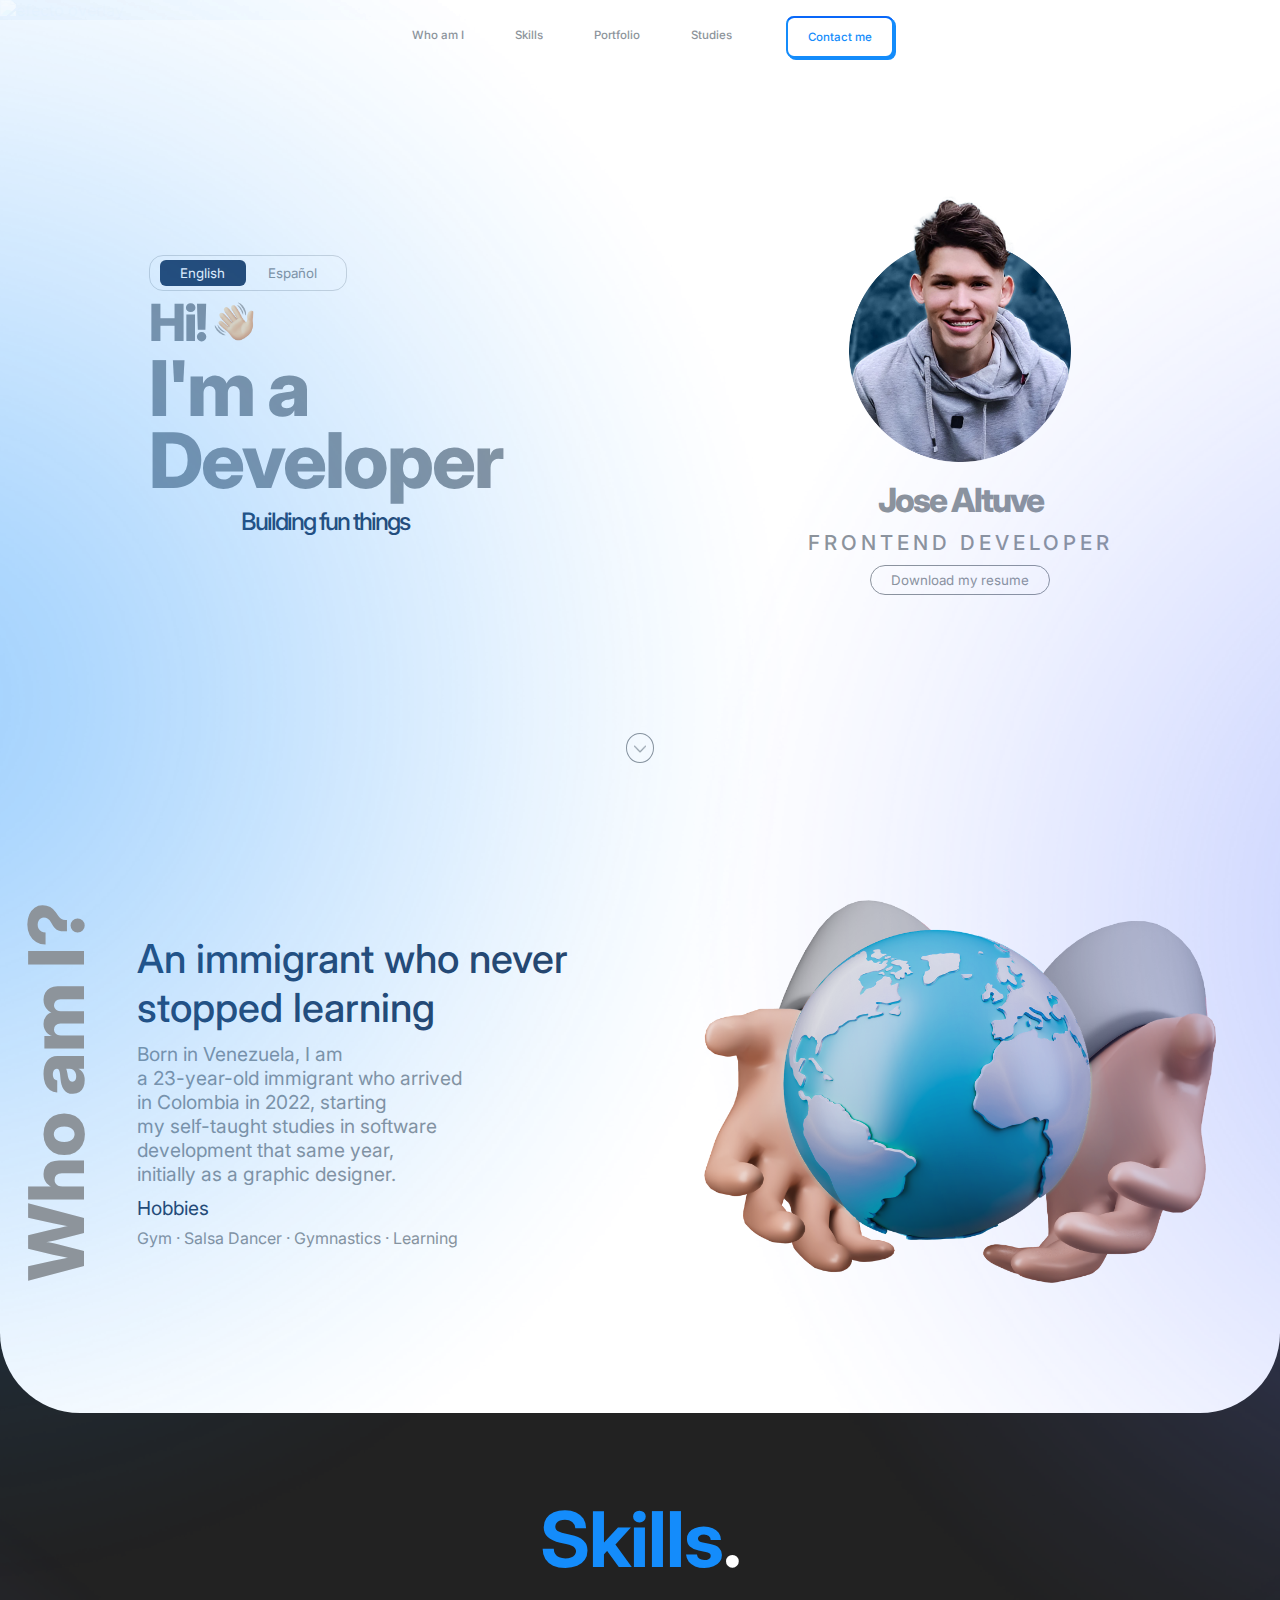
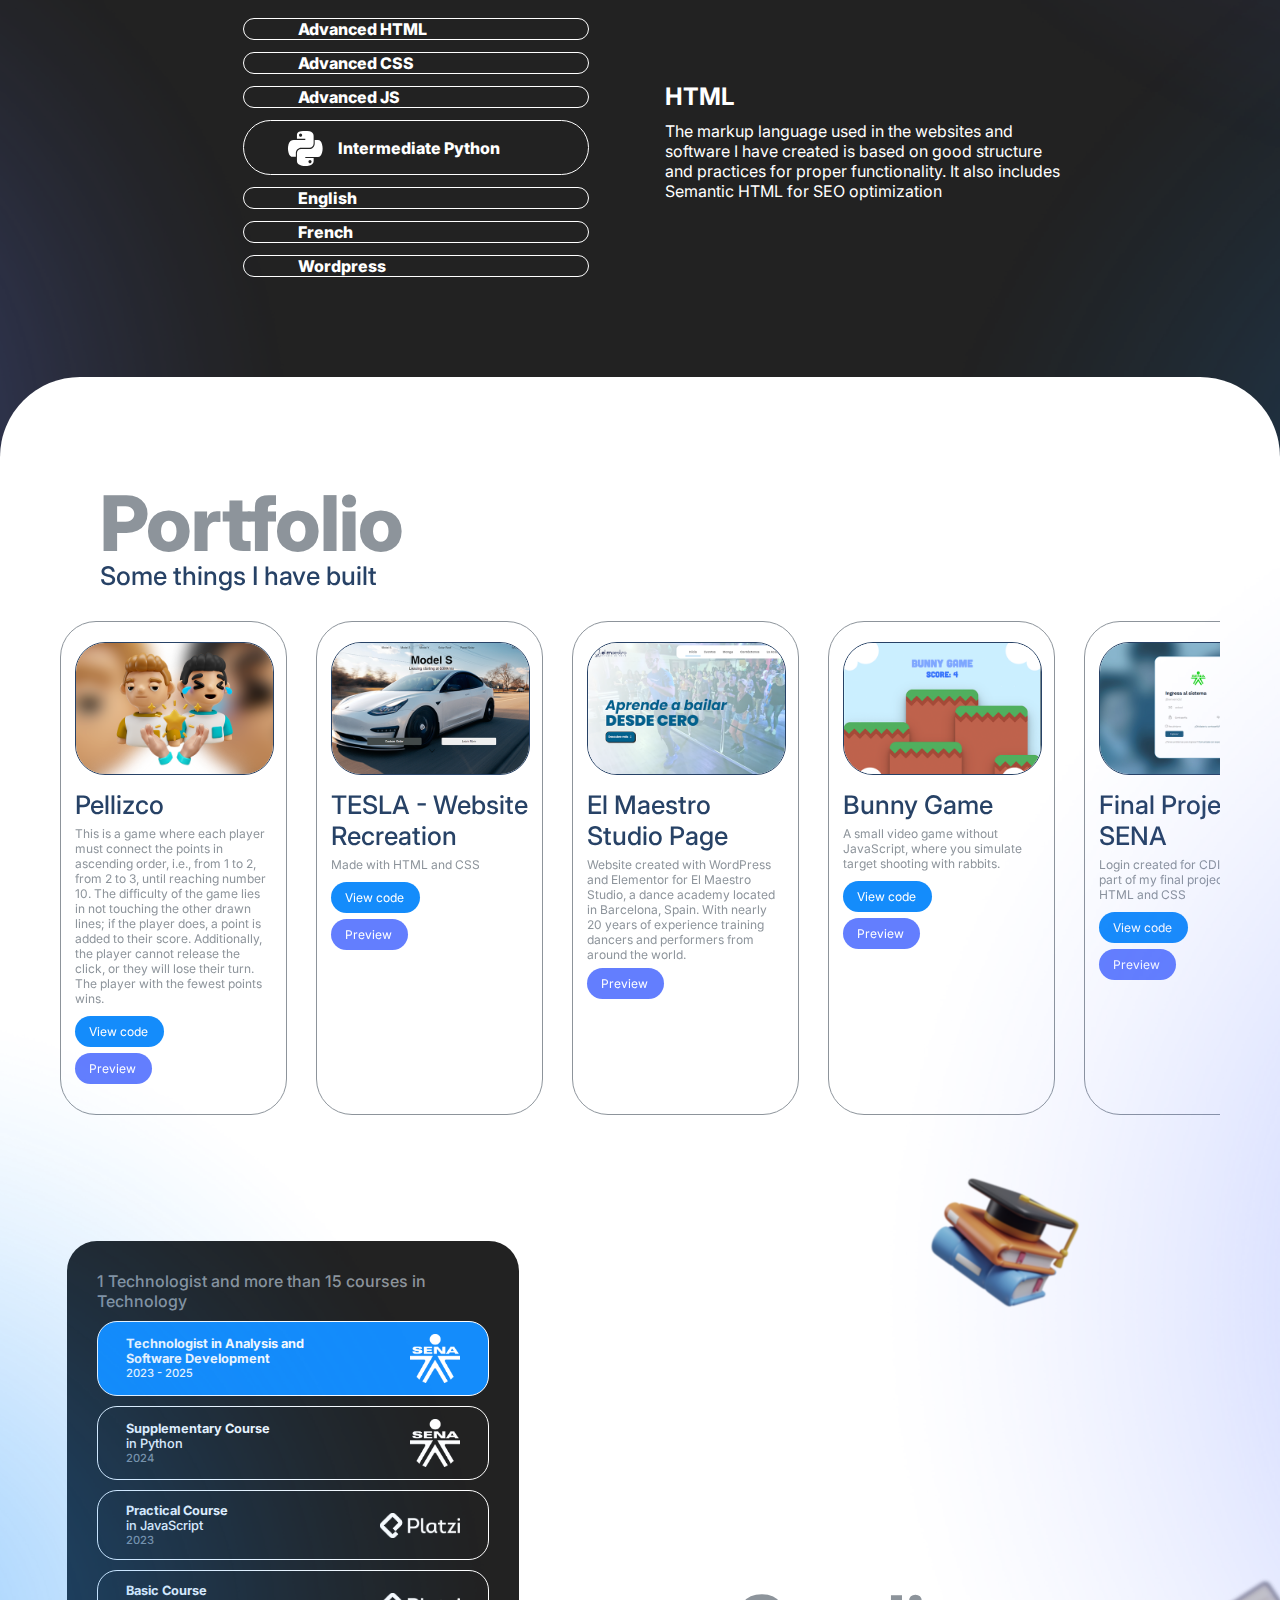
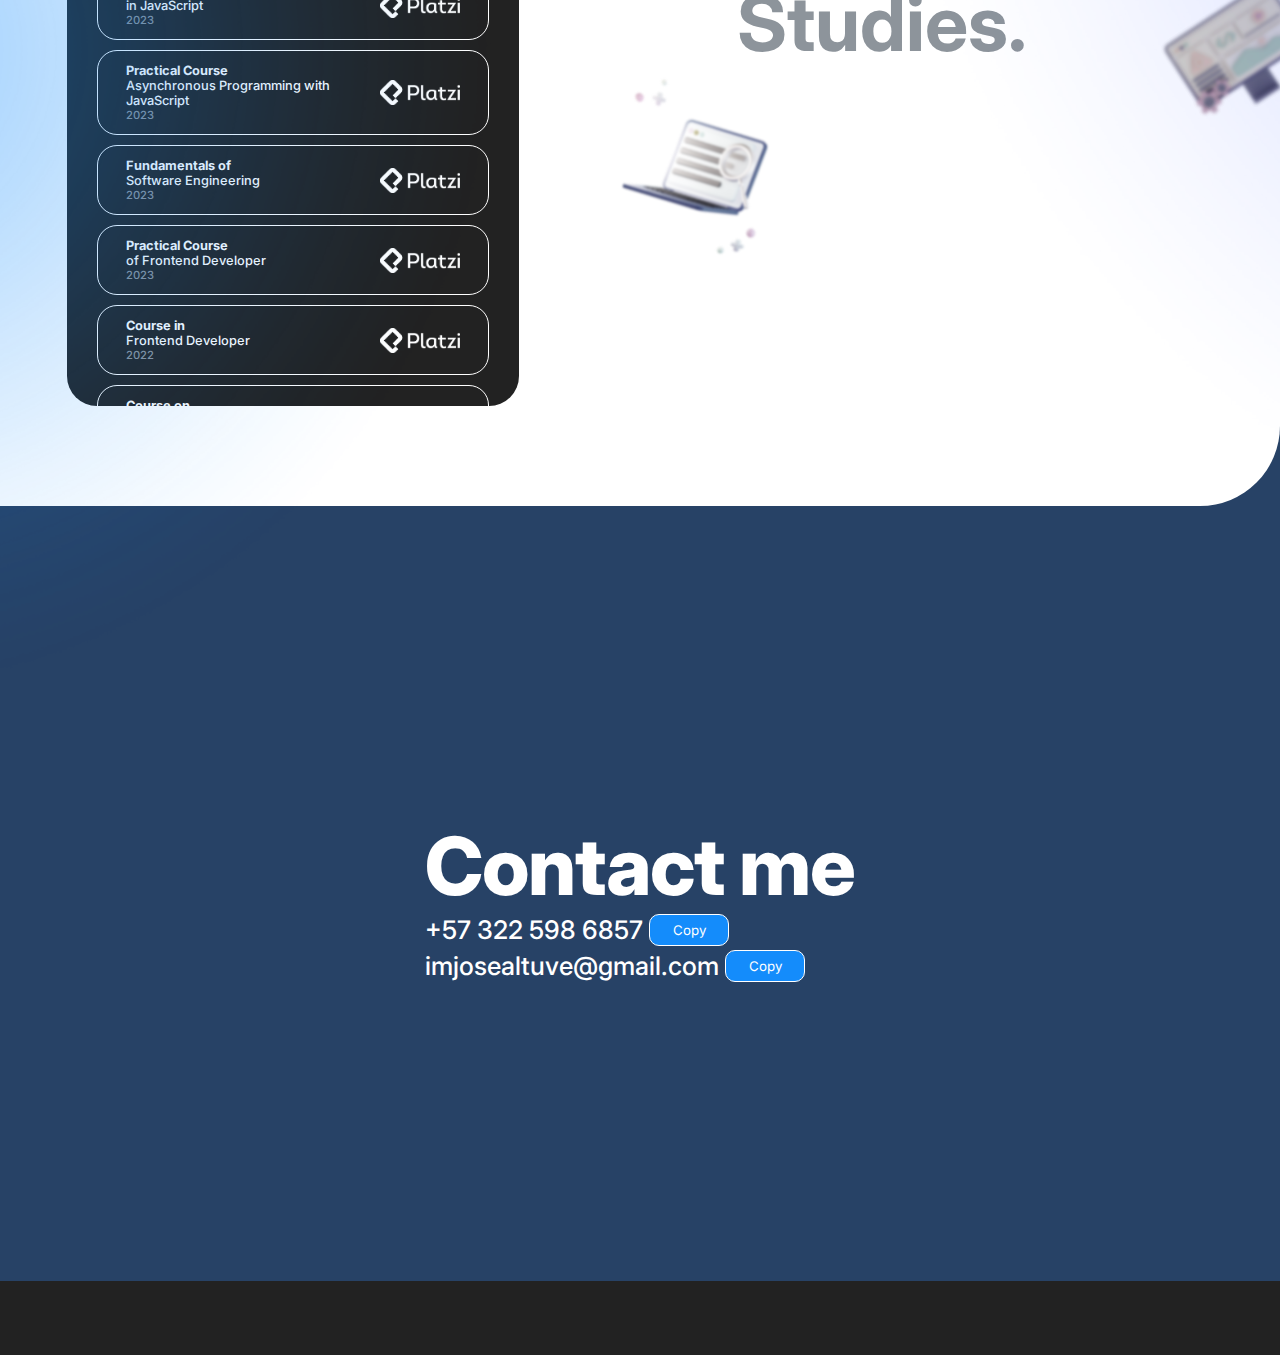
==== commit ea170a40: "index is now dev" ====
--- a/index.html
+++ b/index.html
@@ -5,7 +5,7 @@
     <meta name="viewport" content="width=device-width, initial-scale=1.0">
     <link rel="stylesheet" href="./css/style.css">
     <link href="https://cdn.jsdelivr.net/npm/remixicon@3.2.0/fonts/remixicon.css"rel="stylesheet"/>
-    <title>Im Jose Altuve</title>
+    <title>I'm Jose Altuve</title>
 </head>
 <body>
     <img id="overlay" src="/img/effect.png" alt="efecto overlay">
@@ -16,94 +16,93 @@
     <img src="./img/light-blue.png" alt="light" id="light-purple3">
   <header>
         <ul class="header">
-            <a href="#section-who-i-am"><li class="item-header">Quién soy</li></a> 
-            <a href="#skills"><li class="item-header">Mis Skills</li></a>
-            <a href="#portfolio"><li class="item-header">Portafolio</li></a>
-            <a href="#what-i-studied"><li class="item-header">Estudios</li></a>
-            <a href="#contact-me"><li class="item-header button-header">Contáctame</li></a>
+            <a href="#section-who-i-am"><li class="item-header">Who am I</li></a> 
+            <a href="#skills"><li class="item-header">Skills</li></a>
+            <a href="#portfolio"><li class="item-header">Portfolio</li></a>
+            <a href="#what-i-studied"><li class="item-header">Studies</li></a>
+            <a href="#contact-me"><li class="item-header button-header">Contact me</li></a>
         </ul>
         <div id="title">
             <div id="container-title">
                 <div id="languages">
-                    <button onclick="window.location.href='./graphic-designer.html';">English</button>
-                    <button class="button-active-language" onclick="window.location.href='./index.html';">Español</button>
-                </div>
-            <h1 class="banner-title bt">¡Hola! <img src="./img/hand.png" id="hand" alt="Imagen de emoji de saludo"><br /></h1>
-            <h1 class="banner-title2 bt2">Soy un Diseñador<br/>
-                Gráfico & Web</h1>
-            <p>Diseño magia para marcas</p>
-        </div>
-        <div id="container-pic">
-            <img src="./img/jose-altuve.png" alt="Pic of Jose Altuve" id="pic">
-            <p>Jose Altuve</p>
-            <p>DISEÑADOR GRÁFICO & WEB</p>
-            <button onclick="window.open('https://drive.google.com/file/d/1SASoItuAYnDrOxIbaa1dA-6DlUIDEKAr/view?usp=sharing', '_blank');"><i class="ri-file-paper-2-fill"></i> Descarga mi HV</button>
-        </div>
-    </div> 
+                    <button class="button-active-language">English</button>
+                    <button onclick="window.location.href='./index-espanol.html';">Español</button>
+            </div>
+            <h1 id="banner-title">Hi! <img src="./img/hand.png" id="hand" alt="Imagen de emoji de saludo"><br /></h1>
+            <h1 id="banner-title2">I'm a<br/>
+                Developer</h1>
+            <p>Building fun things</p>
+        </div>
+            <div id="container-pic">
+                <img src="./img/jose-altuve.png" alt="Pic of Jose Altuve" id="pic">
+                <p>Jose Altuve</p>
+                <p>FRONTEND DEVELOPER</p>
+                <button onclick="window.open('https://drive.google.com/file/d/1qUx9gcq7LwquBJVdl7QeTpgN_gPk28eZ/view?usp=sharing', '_blank');"><i class="ri-file-paper-2-fill"></i> Download my resume</button>
+            </div>
+        </div>  
         <a href="#section-who-i-am"><button id="arrow-button" ><img src="./img/arrow-down.png" alt="arrow-down" id="arrow-in-button"></button></a>
         
     </header>
     <div id="section-who-i-am">
         <div id="quiensoy">
             <div id="cont-quien-soy">
-                <h1>¿Quién soy?</h1>
+                <h1>Who am I?</h1>
             </div>
             <div id="about-me">
-                <h2>Un inmigrante que jamás <br />
-                paró de aprender</h2>
-                <p id="info">Nacido en Venezuela, soy un <br />
-                inmigrante de 23 años que llegó a<br />
-                Colombia en 2022, iniciando su <br />
-                laabores en el diseño gráfico y<br />
-                web en el 2018 y 2021, trabajando<br />
-                para marcas en +10 países.</p>
+                <h2>An immigrant who never<br />
+                    stopped learning</h2>
+                <p id="info">Born in Venezuela, I am<br />
+                a 23-year-old immigrant who arrived<br />
+                in Colombia in 2022, starting <br />
+                my self-taught studies in software<br />
+                development that same year,<br />
+                initially as a graphic designer.</p>
 
-                <p id="aficiones-title">Aficiones</p>
-                <p id="aficion">Gimnasio · Bailarín de Salsa · Gimnasia · Aprender</p>
+                <p id="aficiones-title">Hobbies</p>
+                <p id="aficion">Gym · Salsa Dancer · Gymnastics · Learning</p>
             </div>
         </div>
         <img src="./img/mundo.png" alt="Imagen de la tierra" id="mundo">
     </div>
     <div id="skills">
-        <h1>Mis <span id="word-skills">Skills</span>.</h1>
+        <h1><span id="word-skills">Skills</span>.</h1>
         <div id="container">
             <div>
-                <span id="bs-photoshop" class="button-skill" > <svg class="svg-photoshop svgl" viewBox="0 0 83 80" fill="none" xmlns="http://www.w3.org/2000/svg">
-                    <g clip-path="url(#clip0_906_1855)">
-                    <path d="M67.5214 0H14.5299C6.50526 0 0 6.50526 0 14.5299V65.4701C0 73.4947 6.50526 80 14.5299 80H67.5214C75.546 80 82.0513 73.4947 82.0513 65.4701V14.5299C82.0513 6.50526 75.546 0 67.5214 0Z" fill="#001E36"/>
-                    <path d="M18.4758 56.1007V20.9284C18.4758 20.6721 18.5859 20.5431 18.8061 20.5431C19.3926 20.5431 19.928 20.5345 20.7357 20.5156C21.5425 20.4975 22.414 20.4792 23.3502 20.4606C24.286 20.4424 25.2768 20.4241 26.3226 20.4055C27.3683 20.3874 28.4049 20.3783 29.4324 20.3779C32.2207 20.3779 34.5692 20.7265 36.4778 21.4238C38.1996 22.0062 39.7697 22.9651 41.074 24.2309C42.1797 25.3281 43.0341 26.6521 43.5784 28.1115C44.0933 29.5318 44.3542 31.0316 44.3491 32.5424C44.3491 35.4786 43.6702 37.9005 42.3125 39.808C40.9458 41.7235 39.0247 43.1739 36.8082 43.9638C34.4964 44.8264 31.9274 45.1189 29.1022 45.1189C28.2946 45.1189 27.7258 45.1098 27.3958 45.0914C27.0656 45.0733 26.5703 45.0641 25.9098 45.0639V56.0457C25.9194 56.113 25.9132 56.1816 25.8917 56.2461C25.8702 56.3106 25.834 56.3692 25.7859 56.4172C25.7378 56.4653 25.6792 56.5015 25.6147 56.523C25.5502 56.5445 25.4816 56.5507 25.4143 56.5411H18.8611C18.604 56.5411 18.4758 56.3948 18.4758 56.1007ZM25.9098 27.1482V38.62C26.3862 38.657 26.8265 38.6753 27.2307 38.675H29.0471C30.3836 38.6706 31.7113 38.4586 32.9828 38.0467C34.0732 37.7228 35.0476 37.0923 35.7899 36.2303C36.5054 35.3866 36.8632 34.2124 36.8633 32.7076C36.8923 31.6428 36.6153 30.5921 36.065 29.6802C35.4866 28.7983 34.6506 28.1161 33.6707 27.7262C32.3913 27.2289 31.0246 26.9949 29.6526 27.0382C28.7718 27.0382 27.9921 27.0473 27.3134 27.0656C26.6339 27.0846 26.1661 27.1121 25.9098 27.1482Z" fill="#31A8FF"/>
-                    <path d="M65.6311 36.534C64.5967 36.0025 63.495 35.6137 62.3561 35.3781C61.1011 35.0902 59.8181 34.9425 58.5306 34.9377C57.8342 34.9189 57.1387 35.0023 56.4665 35.1855C56.0386 35.2807 55.6583 35.5245 55.3931 35.8735C55.2137 36.1526 55.1182 36.4774 55.118 36.8092C55.128 37.1311 55.2441 37.4407 55.4482 37.6899C55.7697 38.066 56.1626 38.3747 56.604 38.5981C57.3888 39.0207 58.1975 39.3975 59.0259 39.7265C60.8732 40.3449 62.6384 41.1858 64.2825 42.2309C65.4025 42.9378 66.3293 43.9119 66.9796 45.0656C67.5265 46.1581 67.8003 47.3669 67.7778 48.5884C67.8107 50.2013 67.3498 51.7858 66.4568 53.1294C65.5007 54.4933 64.1728 55.5537 62.6312 56.1842C60.961 56.9179 58.8969 57.2849 56.439 57.2851C54.8775 57.3009 53.3186 57.1533 51.7878 56.8448C50.5818 56.6236 49.4077 56.2539 48.2926 55.7439C48.1722 55.6818 48.0721 55.5867 48.0039 55.4697C47.9356 55.3527 47.9021 55.2187 47.9073 55.0834V49.1388C47.9007 49.0806 47.91 49.0217 47.9342 48.9683C47.9585 48.915 47.9968 48.8693 48.045 48.836C48.0923 48.8093 48.1466 48.7976 48.2006 48.8026C48.2547 48.8075 48.306 48.8288 48.3477 48.8636C49.6646 49.6401 51.0945 50.2065 52.5859 50.5424C53.9005 50.8719 55.2489 51.0473 56.604 51.0653C57.8881 51.0653 58.833 50.9001 59.4387 50.5699C59.7123 50.4447 59.9437 50.2429 60.1049 49.9889C60.2661 49.7349 60.3502 49.4396 60.347 49.1388C60.347 48.6623 60.0718 48.2037 59.5214 47.7627C58.971 47.3224 57.8518 46.7903 56.1637 46.1664C54.4354 45.5649 52.7967 44.7317 51.2924 43.6896C50.2165 42.9413 49.3305 41.9516 48.7054 40.7998C48.1641 39.7152 47.8904 38.5167 47.9073 37.3046C47.9042 35.8482 48.3043 34.4194 49.0632 33.1764C49.9284 31.8076 51.1709 30.718 52.641 30.039C54.2553 29.2322 56.2735 28.8286 58.6958 28.828C60.1143 28.8166 61.5315 28.9178 62.934 29.1307C63.9497 29.2596 64.9426 29.5281 65.8847 29.9289C65.9594 29.9503 66.0281 29.9888 66.0854 30.0413C66.1427 30.0939 66.1871 30.159 66.2149 30.2316C66.2521 30.366 66.2706 30.5049 66.27 30.6444V36.2037C66.2738 36.2684 66.2605 36.333 66.2316 36.3909C66.2026 36.4489 66.1589 36.4982 66.1049 36.534C66.0313 36.5706 65.9502 36.5897 65.868 36.5897C65.7858 36.5897 65.7047 36.5706 65.6311 36.534Z" fill="#31A8FF"/>
-                    </g>
-                    <defs>
-                    <clipPath id="clip0_906_1855">
-                    <rect width="82.0513" height="80" fill="white"/>
-                    </clipPath>
-                    </defs>
-                    </svg>
-                    
-                               Adobe Photoshop <i class="ri-arrow-right-line arrow-right"></i></span>
-                <span class="button-skill" id="bs-illustrator"><svg class="svg-illustrator svgl" viewBox="0 0 83 80" fill="none" xmlns="http://www.w3.org/2000/svg">
-                    <g clip-path="url(#clip0_906_1865)">
-                    <path d="M67.5214 0H14.5299C6.50526 0 0 6.50526 0 14.5299V65.4701C0 73.4947 6.50526 80 14.5299 80H67.5214C75.546 80 82.0513 73.4947 82.0513 65.4701V14.5299C82.0513 6.50526 75.546 0 67.5214 0Z" fill="#330000"/>
-                    <path d="M39.7607 48.0096H27.0459L24.4589 56.0459C24.4237 56.1924 24.3384 56.3221 24.2178 56.4125C24.0972 56.503 23.9489 56.5485 23.7984 56.5413H17.3584C16.9911 56.5413 16.8627 56.3395 16.9731 55.9358L27.9815 24.2312C28.0917 23.901 28.2018 23.5249 28.3119 23.1028C28.4559 22.3684 28.5296 21.622 28.5321 20.8736C28.5246 20.8213 28.5294 20.7679 28.5461 20.7178C28.5629 20.6676 28.591 20.6221 28.6284 20.5847C28.6658 20.5473 28.7114 20.5191 28.7615 20.5024C28.8117 20.4856 28.865 20.4808 28.9174 20.4883H37.669C37.9255 20.4883 38.0722 20.58 38.1094 20.7635L50.6042 55.9908C50.7143 56.3581 50.6041 56.5416 50.2739 56.5413H43.1183C42.9954 56.5549 42.8717 56.5233 42.7704 56.4524C42.6692 56.3815 42.5971 56.2761 42.5679 56.156L39.7607 48.0096ZM29.0274 41.0743H37.7241C37.504 40.3407 37.2471 39.515 36.9536 38.5973C36.6594 37.6805 36.3476 36.6989 36.0179 35.6525C35.6876 34.6068 35.3572 33.561 35.027 32.5151C34.6968 31.4693 34.3941 30.4602 34.1189 29.4877C33.8436 28.5159 33.5959 27.6261 33.3759 26.8182H33.3208C33.0109 28.3048 32.6251 29.7745 32.1649 31.2216C31.6506 32.8729 31.1276 34.5609 30.5961 36.2855C30.0637 38.0108 29.5408 39.6071 29.0274 41.0743Z" fill="#FF9A00"/>
-                    <path d="M58.0343 26.3229C57.4729 26.3455 56.9131 26.2493 56.3914 26.0406C55.8697 25.8319 55.398 25.5155 55.007 25.112C54.6171 24.691 54.3142 24.1971 54.1158 23.6587C53.9174 23.1202 53.8274 22.5479 53.851 21.9746C53.831 21.4069 53.9309 20.8414 54.1443 20.315C54.3577 19.7886 54.6798 19.3131 55.0894 18.9197C55.4951 18.5303 55.974 18.2252 56.4984 18.0221C57.0227 17.8189 57.5822 17.7218 58.1443 17.7363C59.4654 17.7363 60.5021 18.1307 61.2543 18.9197C61.634 19.3297 61.9291 19.8105 62.1227 20.3347C62.3163 20.8589 62.4046 21.4162 62.3826 21.9746C62.4056 22.5501 62.3127 23.1245 62.1094 23.6634C61.9061 24.2024 61.5966 24.695 61.1992 25.112C60.7839 25.5214 60.2882 25.8404 59.7435 26.0488C59.1988 26.2572 58.6169 26.3505 58.0343 26.3229ZM54.2362 55.9909V29.6805C54.2362 29.3503 54.3825 29.1851 54.6766 29.1851H61.4469C61.7403 29.1851 61.887 29.3502 61.8873 29.6805V55.9909C61.8873 56.3582 61.7405 56.5416 61.4469 56.5414H54.7317C54.4015 56.5414 54.2364 56.3579 54.2362 55.9909Z" fill="#FF9A00"/>
-                    </g>
-                    <defs>
-                    <clipPath id="clip0_906_1865">
-                    <rect width="82.0513" height="80" fill="white"/>
-                    </clipPath>
-                    </defs>
-                    </svg>
-                     Adobe Illustrator <i class="ri-arrow-right-line arrow-right"></i></span>
-                <span class="button-skill" id="bs-wordpress"><i class="ri-wordpress-fill skill-button wordpress-icon"></i> Wordpress <i class="ri-arrow-right-line arrow-right"></i></span>
-
-                <span class="button-skill" id="bs-frontend"><i class="ri-reactjs-fill skill-button wordpress-icon"></i> Frontend Dev <i class="ri-arrow-right-line arrow-right"></i></span>
-                <span class="button-skill" id="bs-english"><i class="ri-speak-fill skill-button"></i> Inglés <i class="ri-arrow-right-line arrow-right"></i></span>
-                <span class="button-skill" id="bs-french"><i class="ri-speak-fill skill-button"></i> Francés <i class="ri-arrow-right-line arrow-right"></i></span>
+                <span id="bs-html" class="button-skill" ><i class="ri-html5-fill skill-button"></i> Advanced HTML <i class="ri-arrow-right-line arrow-right"></i></span>
+                <span class="button-skill" id="bs-css"><i class="ri-css3-fill skill-button"></i> Advanced CSS <i class="ri-arrow-right-line arrow-right"></i></span>
+                <span class="button-skill" id="bs-js"><i class="ri-javascript-fill skill-button"></i> Advanced JS <i class="ri-arrow-right-line arrow-right"></i></span>
+                <span class="button-skill-2" id="bs-python"><svg version="1.1"
+                    id="svg2" inkscape:export-filename="python-logo-only.png" inkscape:export-xdpi="232.44" inkscape:export-ydpi="232.44" inkscape:version="1.2.1 (9c6d41e410, 2022-07-14)" sodipodi:docname="python-logo-only.svg" sodipodi:version="0.32" xmlns:cc="http://creativecommons.org/ns#" xmlns:dc="http://purl.org/dc/elements/1.1/" xmlns:inkscape="http://www.inkscape.org/namespaces/inkscape" xmlns:rdf="http://www.w3.org/1999/02/22-rdf-syntax-ns#" xmlns:sodipodi="http://sodipodi.sourceforge.net/DTD/sodipodi-0.dtd" xmlns:svg="http://www.w3.org/2000/svg"
+                    xmlns="http://www.w3.org/2000/svg" xmlns:xlink="http://www.w3.org/1999/xlink" x="0px" y="0px" viewBox="0 0 83.4 101"
+                    style="enable-background:new 0 0 83.4 101;" xml:space="preserve" class="svg-python skill-button-2">
+               <sodipodi:namedview  bordercolor="#666666" borderopacity="1.0" gridtolerance="10.0" guidetolerance="10.0" height="40mm" id="base" inkscape:current-layer="svg2" inkscape:cx="91.558698" inkscape:cy="47.9926" inkscape:deskcolor="#d1d1d1" inkscape:document-units="pt" inkscape:pagecheckerboard="0" inkscape:pageopacity="0.0" inkscape:pageshadow="2" inkscape:showpageshadow="2" inkscape:window-height="2080" inkscape:window-maximized="0" inkscape:window-width="1976" inkscape:window-x="1092" inkscape:window-y="72" inkscape:zoom="2.1461642" objecttolerance="10.0" pagecolor="#ffffff" showgrid="false" units="mm" width="210mm">
+                   </sodipodi:namedview>
+               <linearGradient id="path1948_1_" gradientUnits="userSpaceOnUse" x1="408.2923" y1="-293.4356" x2="517.3087" y2="-387.2295" gradientTransform="matrix(0.5625 0 0 -0.568 -232.4082 -163.463)">
+                   <stop  offset="0" style="stop-color:#5A9FD4"/>
+                   <stop  offset="1" style="stop-color:#306998"/>
+               </linearGradient>
+               <path id="path1948" class="st0" d="M54.9,0c-4.6,0-9,0.4-12.8,1.1C30.8,3.1,28.7,7.3,28.7,15v10.2h26.8v3.4H28.7H18.6
+                   c-7.8,0-14.6,4.7-16.8,13.6c-2.5,10.2-2.6,16.6,0,27.2c1.9,7.9,6.5,13.6,14.2,13.6h9.2V70.8c0-8.8,7.7-16.7,16.8-16.7h26.8
+                   c7.5,0,13.4-6.1,13.4-13.6V15c0-7.3-6.1-12.7-13.4-13.9C64.3,0.3,59.5,0,54.9,0z M40.4,8.2c2.8,0,5,2.3,5,5.1c0,2.8-2.3,5.1-5,5.1
+                   c-2.8,0-5-2.3-5-5.1C35.4,10.5,37.6,8.2,40.4,8.2z"/>
+               <linearGradient id="path1950_1_" gradientUnits="userSpaceOnUse" x1="559.4551" y1="-443.9974" x2="520.5254" y2="-388.9187" gradientTransform="matrix(0.5625 0 0 -0.568 -232.4082 -163.463)">
+                   <stop  offset="0" style="stop-color:#FFD43B"/>
+                   <stop  offset="1" style="stop-color:#FFE873"/>
+               </linearGradient>
+               <path id="path1950" class="st1" d="M85.6,28.7v11.9c0,9.2-7.8,17-16.8,17H42.1c-7.3,0-13.4,6.3-13.4,13.6v25.5
+                   c0,7.3,6.3,11.5,13.4,13.6c8.5,2.5,16.6,2.9,26.8,0c6.8-2,13.4-5.9,13.4-13.6V86.5H55.5v-3.4h26.8h13.4c7.8,0,10.7-5.4,13.4-13.6
+                   c2.8-8.4,2.7-16.5,0-27.2c-1.9-7.8-5.6-13.6-13.4-13.6L85.6,28.7z M70.6,93.3c2.8,0,5,2.3,5,5.1c0,2.8-2.3,5.1-5,5.1
+                   c-2.8,0-5-2.3-5-5.1C65.5,95.6,67.8,93.3,70.6,93.3z"/>
+               </svg>
+               
+               Intermediate Python <i class="ri-arrow-right-line arrow-right"></i></span>
+                <span class="button-skill" id="bs-english"><i class="ri-speak-fill skill-button"></i> English <i class="ri-arrow-right-line arrow-right"></i></span>
+                <span class="button-skill" id="bs-french"><i class="ri-speak-fill skill-button"></i> French <i class="ri-arrow-right-line arrow-right"></i></span>
+                <span class="button-skill" id="bs-wordpress"><i class="ri-wordpress-fill skill-button"></i> Wordpress <i class="ri-arrow-right-line arrow-right"></i></span>
             </div>
             <div>
                 <h2 id="h2">HTML</h2>
-            <p id="paragraph">El lenguaje marcado de hipertexto utilizado en los sitios web y software que he realizado se basa en la buena estructura y prácticas para su correcto funcionamiento. Así como HTML Semántico para optimización SEO.
+            <p id="paragraph">The markup language used in the websites and software I have created is based on good structure and practices for proper functionality. It also includes Semantic HTML for SEO optimization
             </p>
             </div>
         </div>
@@ -111,170 +110,221 @@
     <img src="./img/light-blue.png" alt="light" id="light-blue2">
     <img src="./img/light-purple.png" alt="light" id="light-purple2">
     <div id="portfolio">
-        <h1 id="portfolio-title">Portafolio</h1>
-        <h2 id="subtitle">Algunas cosas que he construido</h2>
+        <h1 id="portfolio-title">Portfolio</h1>
+        <h2 id="subtitle">Some things I have built</h2>
         <div id="container-portfolio">
             <div class="ev1 evidence">
-                <img src="./img/elite2.jpg" alt="Imagen de Elite Festival Competencia de Salsa y Bachata" id="pellizco">
-                <h2>Elite Festival</h2>
-                <p>Competencia Dancística de Salsa, Bachata y Casino más grande el Eje Cafetero en Colombia, con artistas de nivel internacional. Diseñamos desde hace 3 años toda la identidad visual de la marca así como su línea gráfica para toda su publicidad en Instagram, Facebook y diseño y desarrollo de su sitio web.</p>
-                <button id="portfolio-1" onclick="window.open('https://www.instagram.com/elitefestival.co', '_blank');"><i class="ri-instagram-line"></i><p>Instagram</p></button>
-                <button id="portfolio-2" onclick="window.open('https://www.behance.net/gallery/209035857/Competencia-Internacional-de-Danza-Identidad-Visual', '_blank');"><i class="ri-eye-fill"></i><p>Preview</p></button>
-            </div>
-            <div class="ev1 evidence">
-                <img src="./img/euforia2.jpg" alt="Imagen de Euforia, competencia de salsa y bachata" id="pellizco">
-                <h2>Euforia Festival</h2>
-                <p>Competencia Dancística de Salsa, Bachata y Casino pionera en la ciudad de Manizales, Colombia, que promueve el baile caribeño en toda la ciudad y departamento. Diseñamos desde hace 2 años la identidad visual de la marca y línea gráfica</p>
-                <button id="portfolio-1" onclick="window.open('https://www.instagram.com/euforia.festival/', '_blank');"><i class="ri-instagram-line"></i><p>Instagram</p></button>
-                <button id="portfolio-2" onclick="window.open('https://www.behance.net/gallery/209034529/Competencia-de-baile-Identidad-visual', '_blank');"><i class="ri-eye-fill"></i><p>Preview</p></button>
+                    <img src="./img/pellizco.png" alt="Imagen del juego pellizco" id="pellizco">
+                    <h2>Pellizco</h2>
+                    <p>This is a game where each player must connect the points in ascending order, i.e., from 1 to 2, from 2 to 3, until reaching number 10. The difficulty of the game lies in not touching the other drawn lines; if the player does, a point is added to their score. Additionally, the player cannot release the click, or they will lose their turn. The player with the fewest points wins.</p>
+
+                    <button id="portfolio-1" onclick="window.open('https://github.com/imjosealtuve/pellizco-game', '_blank');"><i class="ri-github-fill"></i><p>View code</p></button>
+                <button id="portfolio-2" onclick="window.open('https://imjosealtuve.github.io/pellizco-game/', '_blank');"><i class="ri-eye-fill"></i><p>Preview</p></button>
+            </div>
+            <div class="ev1 evidence">
+                    <img src="./img/teslapage.png" alt="Imagen de la pagina de tesla" id="pellizco">
+                    <h2>TESLA - Website Recreation</h2>
+                    <p>Made with HTML and CSS</p>
+                    <button id="portfolio-1" onclick="window.open('https://github.com/imjosealtuve/tesla-page', '_blank');"><i class="ri-github-fill"></i><p>View code</p></button>
+                    <button id="portfolio-2" onclick="window.open('https://imjosealtuve.github.io/tesla-page/', '_blank');"><i class="ri-eye-fill"></i><p>Preview</p></button>
             </div>
             <div class="ev1 evidence">
                 <img src="./img/elmaestrostudio.png" alt="Imagen del el maestro estudio" id="pellizco">
                 <h2>El Maestro Studio Page</h2>
-                <p>Página web realizada con Wordpress y Elementor para la academia de baile El Maestro Studio, ubicada en Barcelona España. Con ya casi 20 años de trayectoria formando bailarines y bailadores para personas de todo el mundo.</p>
+                <p>Website created with WordPress and Elementor for El Maestro Studio, a dance academy located in Barcelona, Spain. With nearly 20 years of experience training dancers and performers from around the world.</p>
                 <button id="portfolio-2" onclick="window.open('https://www.elmaestrostudio.com', '_blank');" ><i class="ri-eye-fill"></i><p>Preview</p></button>
             </div>
             <div class="ev1 evidence">
-                <img src="./img/presales}.jpg" alt="Imagen de Presales.la, multiservicios" id="pellizco">
-                <h2>Pre-sales.la</h2>
-                <p>Compañia de Multiservicios ubicada en Estados Unidos, donde diseñé y desarrollé sus sitios web, logos y diseños para sus clientes</p>
-                <button id="portfolio-2" onclick="window.open('https://pre-sales.la/', '_blank');" ><i class="ri-eye-fill"></i><p>Preview</p></button>
-            </div>
-            <div class="ev1 evidence">
-                <img src="./img/danzers.jpg" alt="Imagen de un LogIn hecho para el SENA" id="pellizco">
-                <h2>Danzers</h2>
-                <p>Flyers para Danzers Academy, la escuela de baile más grande del Eje Cafetero, en Dosquebradas, Colombia</p>
-                <button id="portfolio-2" onclick="window.open('https://www.behance.net/gallery/209035921/Academia-de-baile-Identidad-Visual', '_blank');"><i class="ri-eye-fill"></i><p>Preview</p></button>
-            </div>
-            <div class="ev1 evidence">
-                <img src="./img/click.jpg" alt="Imagen de un LogIn hecho para el SENA" id="pellizco">
-                <h2>Click Trading</h2>
-                <p>Flyers para Click Trading Academy, única escuela de trading a nivel presencial en Pereira, Colombia</p>
-                <button id="portfolio-2" onclick="window.open('https://www.behance.net/gallery/209036239/Flyer-Academia-de-Trading', '_blank');"><i class="ri-eye-fill"></i><p>Preview</p></button>
-            </div>
-            <div class="ev1 evidence">
-                <img src="./img/pellizco.png" alt="Imagen del juego pellizco" id="pellizco">
-                <h2>Pellizco</h2>
-                <p>Es un juego donde cada player debe conectar los puntos en orden ascendente, es decir: del 1 al 2, del 2 al 3, hasta llegar al número 10. La dificultad del juego radica en no tocar las otras líneas dibujadas, si lo hacen se suma un punto. Y el jugador no puede soltar el click porque pierde su turno. El jugado con menos puntos gana</p>
-                <button id="portfolio-1" onclick="window.open('https://github.com/imjosealtuve/pellizco-game', '_blank');"><i class="ri-github-fill"></i><p>View code</p></button>
-                <button id="portfolio-2" onclick="window.open('https://imjosealtuve.github.io/pellizco-game/', '_blank');"><i class="ri-eye-fill"></i><p>Preview</p></button>
-            </div>
-            <div class="ev1 evidence">
-                <img src="./img/varios.jpg" alt="Imagen del juego pellizco" id="pellizco">
-                <h2>Otros trabajos 2024</h2>
-                <p>Diferentes trabajos realizados para diferentes marcas a lo largo del año 2024</p>
-                <button id="portfolio-2" onclick="window.open('https://www.behance.net/gallery/209035977/Flyer-Design-2024', '_blank');"><i class="ri-eye-fill"></i><p>Preview</p></button>
+                <img src="./img/bunnygame.png" alt="Imagen de Bunny Game" id="pellizco">
+                <h2>Bunny Game</h2>
+                <p>A small video game without JavaScript, where you simulate target shooting with rabbits.</p>
+                <button id="portfolio-1" onclick="window.open('https://github.com/imjosealtuve/bunnygame', '_blank');"><i class="ri-github-fill"></i><p>View code</p></button>
+                <button id="portfolio-2" onclick="window.open('https://imjosealtuve.github.io/bunnygame/', '_blank');"><i class="ri-eye-fill"></i><p>Preview</p></button>
+            </div>
+            <div class="ev1 evidence">
+                <img src="./img/senaLogIn.png" alt="Imagen de un LogIn hecho para el SENA" id="pellizco">
+                <h2>Final Project - SENA</h2>
+                <p>Login created for CDITI SENA as part of my final project, made with HTML and CSS</p>
+                <button id="portfolio-1" onclick="window.open('https://github.com/imjosealtuve/logIn-proyecto-sena', '_blank');"><i class="ri-github-fill"></i><p>View code</p></button>
+                <button id="portfolio-2" onclick="window.open('https://imjosealtuve.github.io/logIn-proyecto-sena/', '_blank');"><i class="ri-eye-fill"></i><p>Preview</p></button>
+            </div>
+            <div class="ev1 evidence">
+                <img src="./img/calculadoraCombustible.png" alt="Imagen de calculadora de combustible" id="pellizco">
+                <h2>Fuel Calculator</h2>
+                <p>To calculate how far your car/motorcycle will travel based on its range and the liters refueled.</p>
+                <button id="portfolio-1" onclick="window.open('https://github.com/imjosealtuve/calculadora-combustible', '_blank');"><i class="ri-github-fill"></i><p>View code</p></button>
+                <button id="portfolio-2" onclick="window.open('https://imjosealtuve.github.io/calculadora-combustible/', '_blank');"><i class="ri-eye-fill"></i><p>Preview</p></button>
             </div>
         </div>
         <section>
-            <div id="what-i-studied" class="what-i-studied-2">
-                <p>1 Tecnólogo y más de 15 cursos en Tecnología</p>
-<!--                 <div class="point-of-study-2">
+            <div id="what-i-studied">
+                <p>1 Technologist and more than 15 courses in Technology</p>
+                <div class="point-of-study-2">
                     <div id="subcont-pos-2">
-                        <h1 id="technologist">Tecnólogo en Análisis y <br />Desarrollo de Software</h1>
+                        <h1 id="technologist">Technologist in Analysis and <br />Software Development</h1>
                         <p>2023 - 2025</p>
                     </div>
                     <img src="./img/senaLogo.png" alt="Logo del Sena" class="logoSena">
                     
-                </div>      -->
-                <div class="point-of-study">
-                    <div>
-                        <h1>Curso de</h1>
-                        <h2>Creación de Identidad Visual</h2>
-                        <p>2019</p>
-                    </div>
-                    <img src="./img/crehanaLogo.png" alt="Logo de Platzi" class="logoPlatzi">
-                </div>
-                <div class="point-of-study">
-                    <div>
-                        <h1>Curso de</h1>
-                        <h2>Fotomontaje Publicitario</h2>
-                        <p>2019</p>
-                    </div>
-                    <img src="./img/crehanaLogo.png" alt="Logo de Platzi" class="logoPlatzi">
-                    
-                </div>
-                <div class="point-of-study">
-                    <div>
-                        <h1>Curso de</h1>
-                        <h2>Diseño de Branding</h2>
-                        <p>2019</p>
-                    </div>
-                    <img src="./img/crehanaLogo.png" alt="Logo de Platzi" class="logoPlatzi">
-                    
-                </div>
-                <div class="point-of-study">
-                    <div>
-                        <h1>Curso de</h1>
-                        <h2>Diseño de Logotipos</h2>
-                        <p>2019</p>
-                    </div>
-                    <img src="./img/crehanaLogo.png" alt="Logo de Platzi" class="logoPlatzi">
-                    
-                </div>
-                <div class="point-of-study">
-                    <div>
-                        <h1>Curso profesional de</h1>
-                        <h2>Matte Painting con Photoshop</h2>
-                        <p>2019</p>
-                    </div>
-                    <img src="./img/crehanaLogo.png" alt="Logo de Platzi" class="logoPlatzi">
-                </div>
-                <div class="point-of-study">
-                    <div>
-                        <h1>Curso básico</h1>
-                        <h2>de Photoshop</h2>
-                        <p>2018</p>
-                    </div>
-                    <img src="./img/udemyLogo.png" alt="Logo de Platzi" class="logoPlatzi">
-                </div>
-                <div class="point-of-study">
-                    <div>
-                        <h1>Curso de</h1>
-                        <h2>Illustrator</h2>
-                        <p>2018</p>
-                    </div>
-                    <img src="./img/crehanaLogo.png" alt="Logo de Platzi" class="logoPlatzi">
-                    
-                </div>
-                <div class="point-of-study">
-                    <div>
-                        <h1>Curso de</h1>
-                        <h2>Introducción al Diseño</h2>
-                        <p>2018</p>
-                    </div>
-                    <img src="./img/platziLogo.png" alt="Logo de Platzi" class="logoPlatzi">
-                    
-                </div>
-                <div class="point-of-study">
-                    <div>
-                        <h1>Curso de</h1>
-                        <h2>Gestión efectiva del tiempo</h2>
-                        <p>2021</p>
-                    </div>
-                    <img src="./img/platziLogo.png" alt="Logo de Platzi" class="logoPlatzi">
-                </div>
+                </div>
+                <div class="point-of-study">
+                    <div>
+                        <h1>Supplementary Course</h1>
+                        <h2>in Python</h2>
+                        <p>2024</p>
+                    </div>
+                    <img src="./img/senaLogo.png" alt="Logo del Sena" class="logoSena">
+                    
+                </div>
+                <div class="point-of-study">
+                    <div>
+                        <h1>Practical Course</h1>
+                        <h2>in JavaScript</h2>
+                        <p>2023</p>
+                    </div>
+                    <img src="./img/platziLogo.png" alt="Logo de Platzi" class="logoPlatzi">
+                    
+                </div>
+                <div class="point-of-study">
+                    <div>
+                        <h1>Basic Course</h1>
+                        <h2>in JavaScript</h2>
+                        <p>2023</p>
+                    </div>
+                    <img src="./img/platziLogo.png" alt="Logo de Platzi" class="logoPlatzi">
+                    
+                </div>
+                <div class="point-of-study">
+                    <div>
+                        <h1>Practical Course</h1>
+                        <h2>Asynchronous Programming with JavaScript</h2>
+                        <p>2023</p>
+                    </div>
+                    <img src="./img/platziLogo.png" alt="Logo de Platzi" class="logoPlatzi">
+                    
+                </div>
+                <div class="point-of-study">
+                    <div>
+                        <h1>Fundamentals of</h1>
+                        <h2>Software Engineering</h2>
+                        <p>2023</p>
+                    </div>
+                    <img src="./img/platziLogo.png" alt="Logo de Platzi" class="logoPlatzi">
+                    
+                </div>
+                <div class="point-of-study">
+                    <div>
+                        <h1>Practical Course</h1>
+                        <h2>of Frontend Developer</h2>
+                        <p>2023</p>
+                    </div>
+                    <img src="./img/platziLogo.png" alt="Logo de Platzi" class="logoPlatzi">
+                    
+                </div>
+                <div class="point-of-study">
+                    <div>
+                        <h1>Course in</h1>
+                        <h2>Frontend Developer</h2>
+                        <p>2022</p>
+                    </div>
+                    <img src="./img/platziLogo.png" alt="Logo de Platzi" class="logoPlatzi">
+                    
+                </div>
+                <div class="point-of-study">
+                    <div>
+                        <h1>Course on</h1>
+                        <h2>ECMASCRIPT: History and Versions of Javascript</h2>
+                        <p>2022</p>
+                    </div>
+                    <img src="./img/platziLogo.png" alt="Logo de Platzi" class="logoPlatzi">
+                    
+                </div>
+                <div class="point-of-study">
+                    <div>
+                        <h1>Professional Course</h1>
+                        <h2>on Git and Github</h2>                        
+                        <p>2022</p>
+                    </div>
+                    <img src="./img/platziLogo.png" alt="Logo de Platzi" class="logoPlatzi">
+                    
+                </div>
+                <div class="point-of-study">
+                    <div>
+                        <h1>Prework Course</h1>
+                        <h2>Development Environment Setup on Linux</h2>                        
+                        <p>2022</p>
+                    </div>
+                    <img src="./img/platziLogo.png" alt="Logo de Platzi" class="logoPlatzi">
+                    
+                </div>
+                <div class="point-of-study">
+                    <div>
+                        <h1>Prework Course</h1>
+                        <h2>Development Environment Setup on Windows</h2>                        
+                        <p>2022</p>
+                    </div>
+                    <img src="./img/platziLogo.png" alt="Logo de Platzi" class="logoPlatzi">
+                    
+                </div>
+                <div class="point-of-study">
+                    <div>
+                        <h1>Introduction Course</h1>
+                        <h2>to the Terminal and Command Line</h2>                        
+                        <p>2022</p>
+                    </div>
+                    <img src="./img/platziLogo.png" alt="Logo de Platzi" class="logoPlatzi">
+                    
+                </div>
+                <div class="point-of-study">
+                    <div>
+                        <h1>Course on</h1>
+                        <h2>Effective Time Management</h2>                        
+                        <p>2022</p>
+                    </div>
+                    <img src="./img/platziLogo.png" alt="Logo de Platzi" class="logoPlatzi">
+                    
+                </div>
+                <div class="point-of-study">
+                    <div>
+                        <h1>Course on</h1>
+                        <h2>Basic Computing</h2>
+                        <p>2022</p>
+                    </div>
+                    <img src="./img/platziLogo.png" alt="Logo de Platzi" class="logoPlatzi">
+                    
+                </div>
+                <div class="point-of-study">
+                    <div>
+                        <h1>Course on</h1>
+                        <h2>Basic Programming</h2>
+                        <p>2022</p>
+                    </div>
+                    <img src="./img/platziLogo.png" alt="Logo de Platzi" class="logoPlatzi">
+                    
+                </div>
+                
             </div>
             <img id="img-book" src="/img/estudiosPng1.png" alt="Imagen de un libro">
             <img id="img-pc" src="/img/estudiosPng2.png" alt="Imagen de un PC">
             <img id="img-laptop" src="/img/estudiosPng3.png" alt="Imagen de un laptop">
-            <h1 id="estudio-title">Estudios.</h1>
+            <h1 id="estudio-title">Studies.</h1>
         </section>
     </div>
     <div id="contact-me">
         <div>
-            <h1>Contáctame</h1>
-            <h2><span id="url2">+57 322 598 6857 </span><span><button id="copy2" onclick="copyUrl4()"><i class="ri-file-copy-line"></i>Copiar</button></span></h2>
-            <h2 ><span id="url">imjosealtuve@gmail.com  </span><span><button id="copy" onclick="copyUrl3()"><i class="ri-file-copy-line"></i>Copiar</button></span></h2> 
+            <h1>Contact me</h1>
+            <h2><span id="url2">+57 322 598 6857 </span><span><button id="copy2" onclick="copyUrl2()"><i class="ri-file-copy-line"></i>Copy</button></span></h2>
+            <h2 ><span id="url">imjosealtuve@gmail.com  </span><span><button id="copy" onclick="copyUrl()"><i class="ri-file-copy-line"></i>Copy</button></span></h2> 
         </div>
         <!-- <form>
-            <input type="text" name="tucorreo" placeholder="Tu correo">
-            <input type="text" name="asunto" placeholder="Asunto">
-            <input type="text" name="mensaje" placeholder="Mensaje" id="message">
-            <input type="submit" value="Enviar">
+            <input type="text" name="tucorreo" placeholder="Your email">
+            <input type="text" name="asunto" placeholder="Subject">
+            <input type="text" name="mensaje" placeholder="Message" id="message">
+            <input type="submit" value="Send">
         </form> -->
     </div>
-    <footer><div><p id="footer">Diseñado por José Altuve</p></div></footer>
-    <script src="./js/main-design.js"></script>
+    <footer><div><a href="https://github.com/imjosealtuve" target="_blank"><i class="ri-github-fill"></i></a></div>
+        <div><a href="https://linkedin.com/in/imjosealtuve/" target="_blank"><i class="ri-linkedin-box-fill"></i></a></div></footer>
+    <script src="./js/main.js"></script>
 </body>
-</html>
+</html>